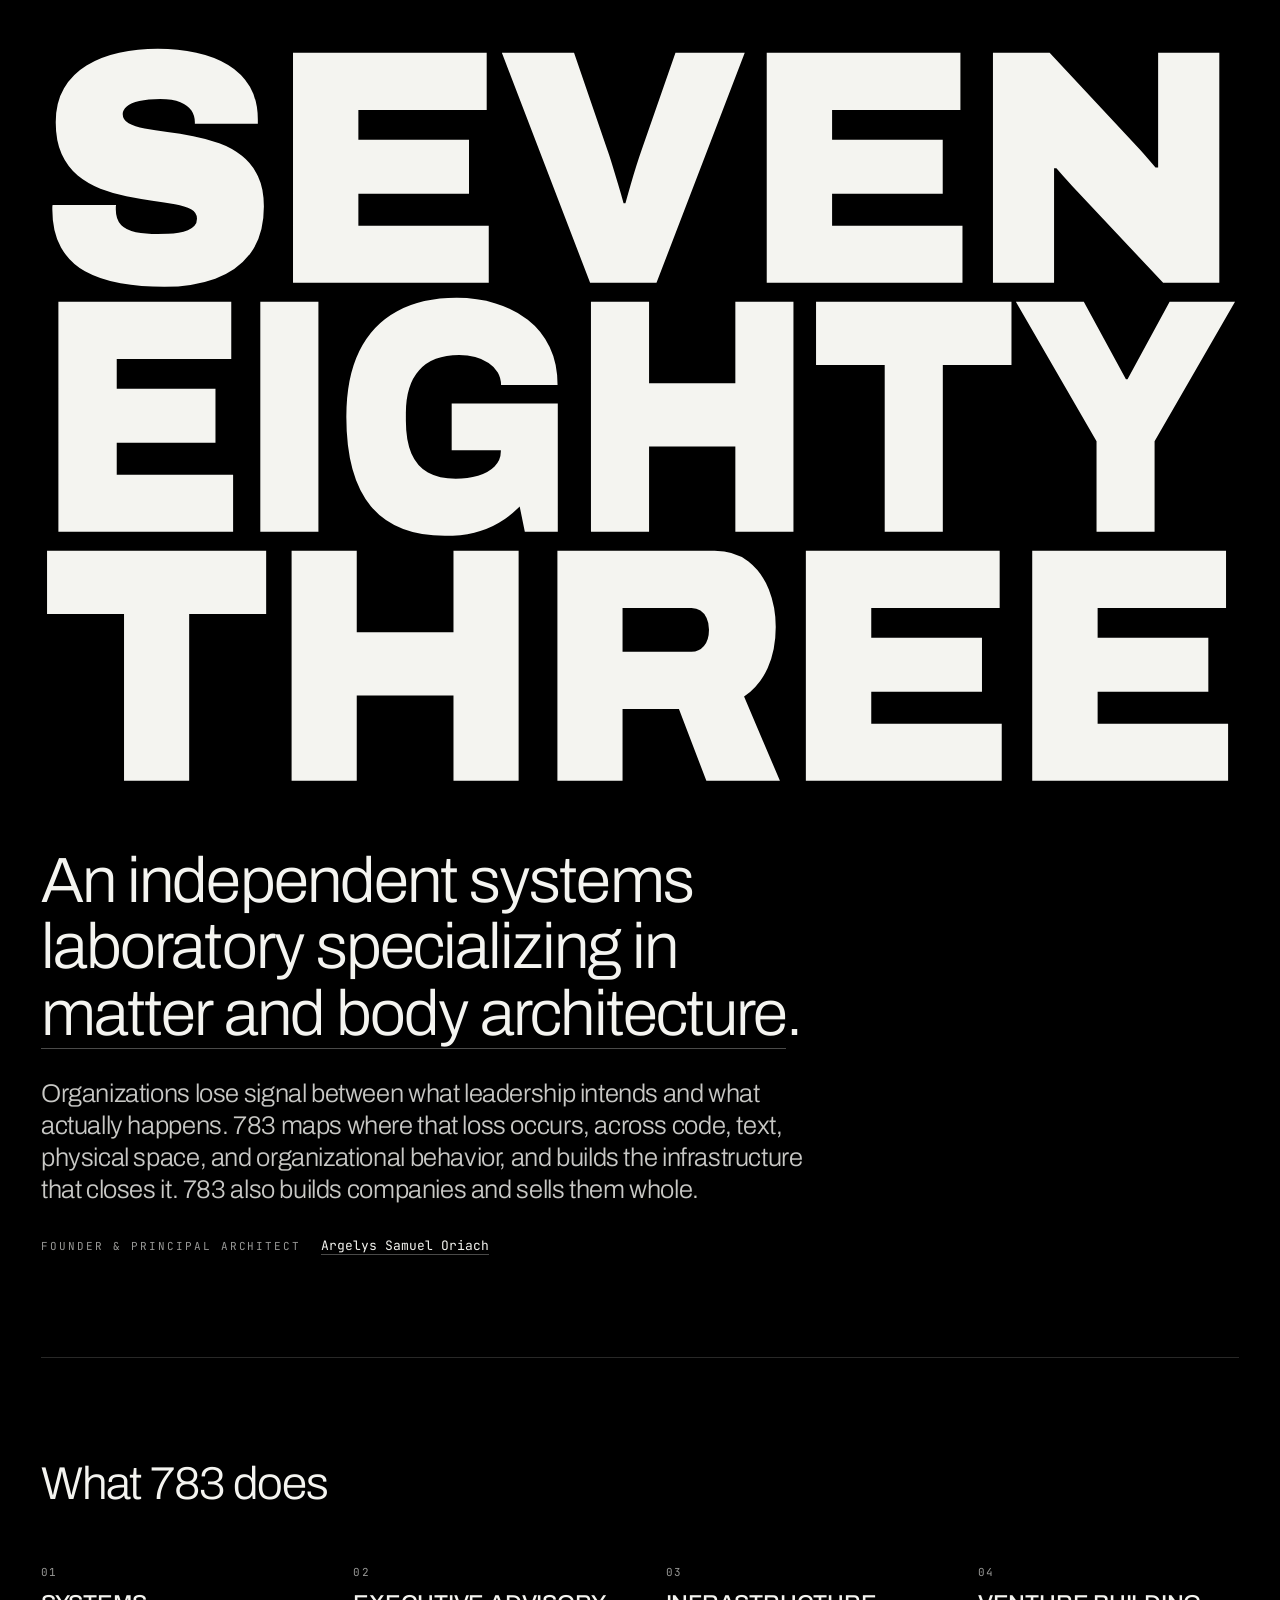
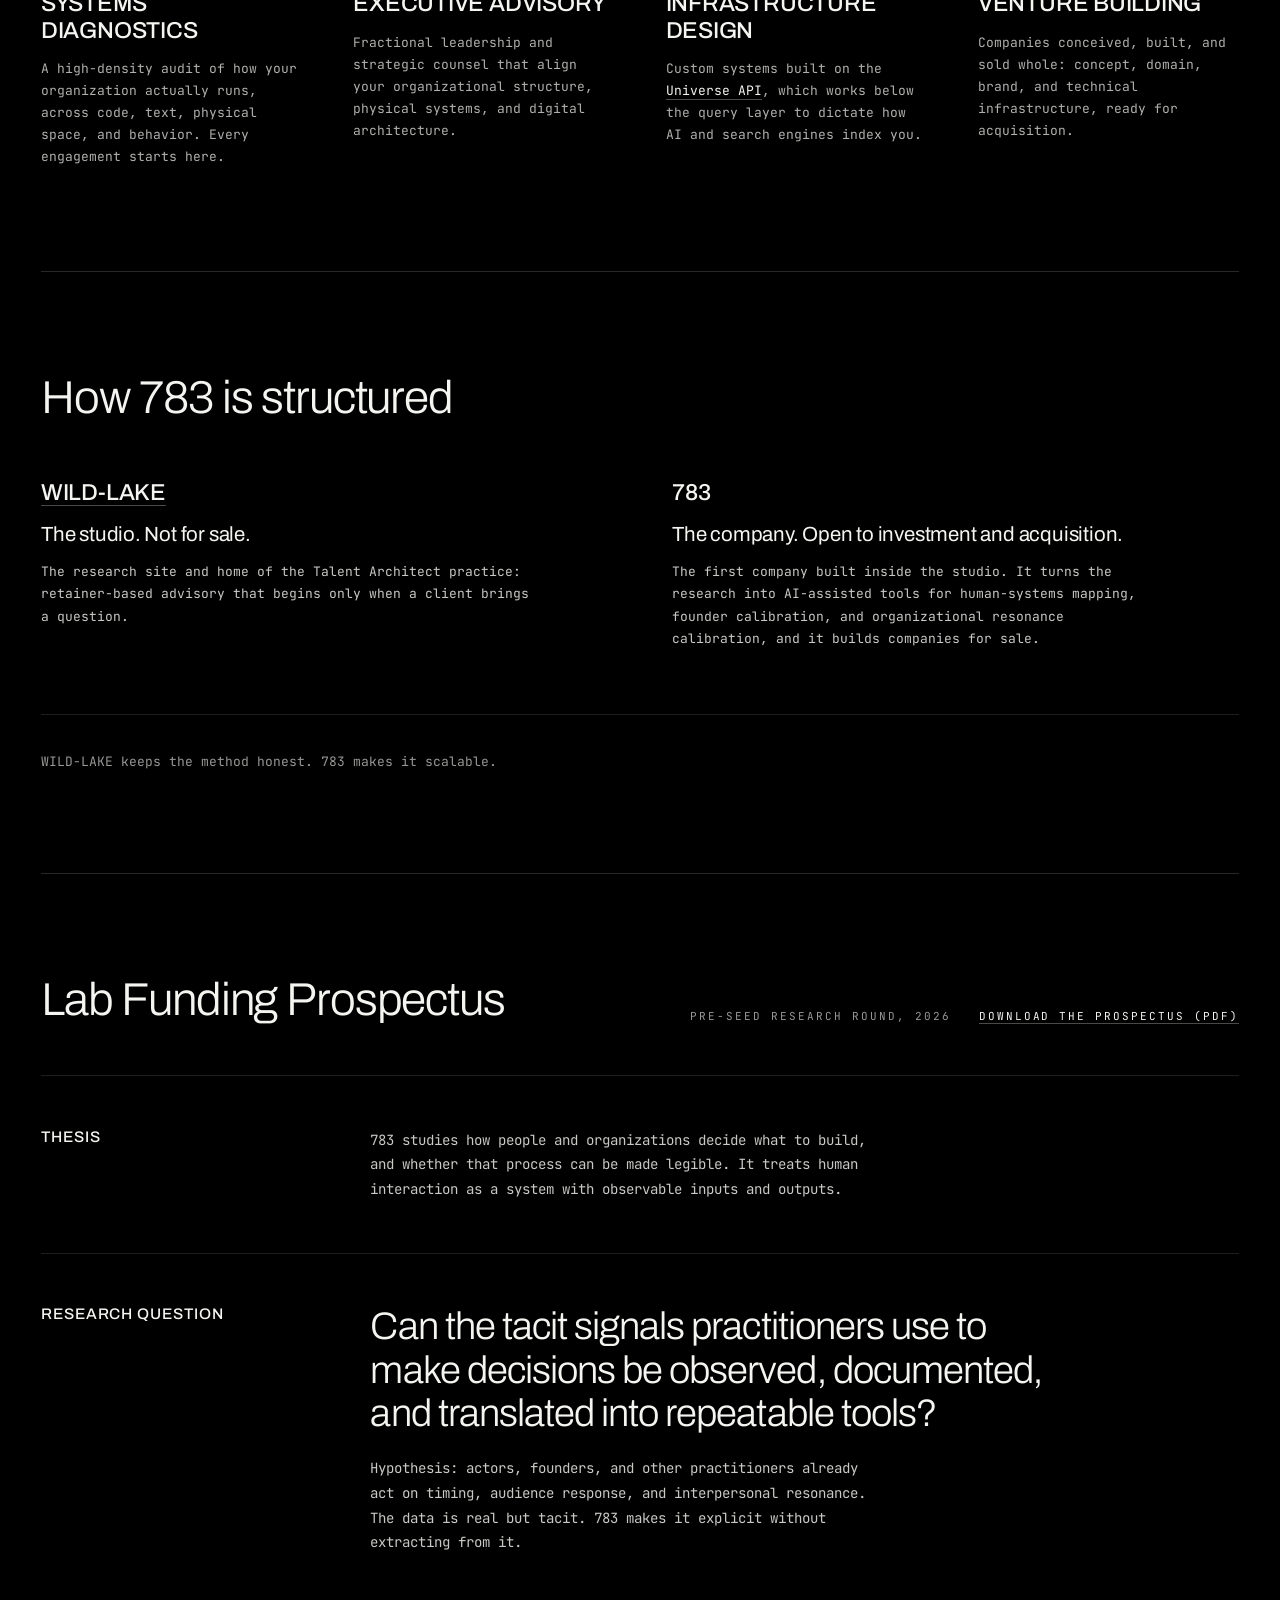
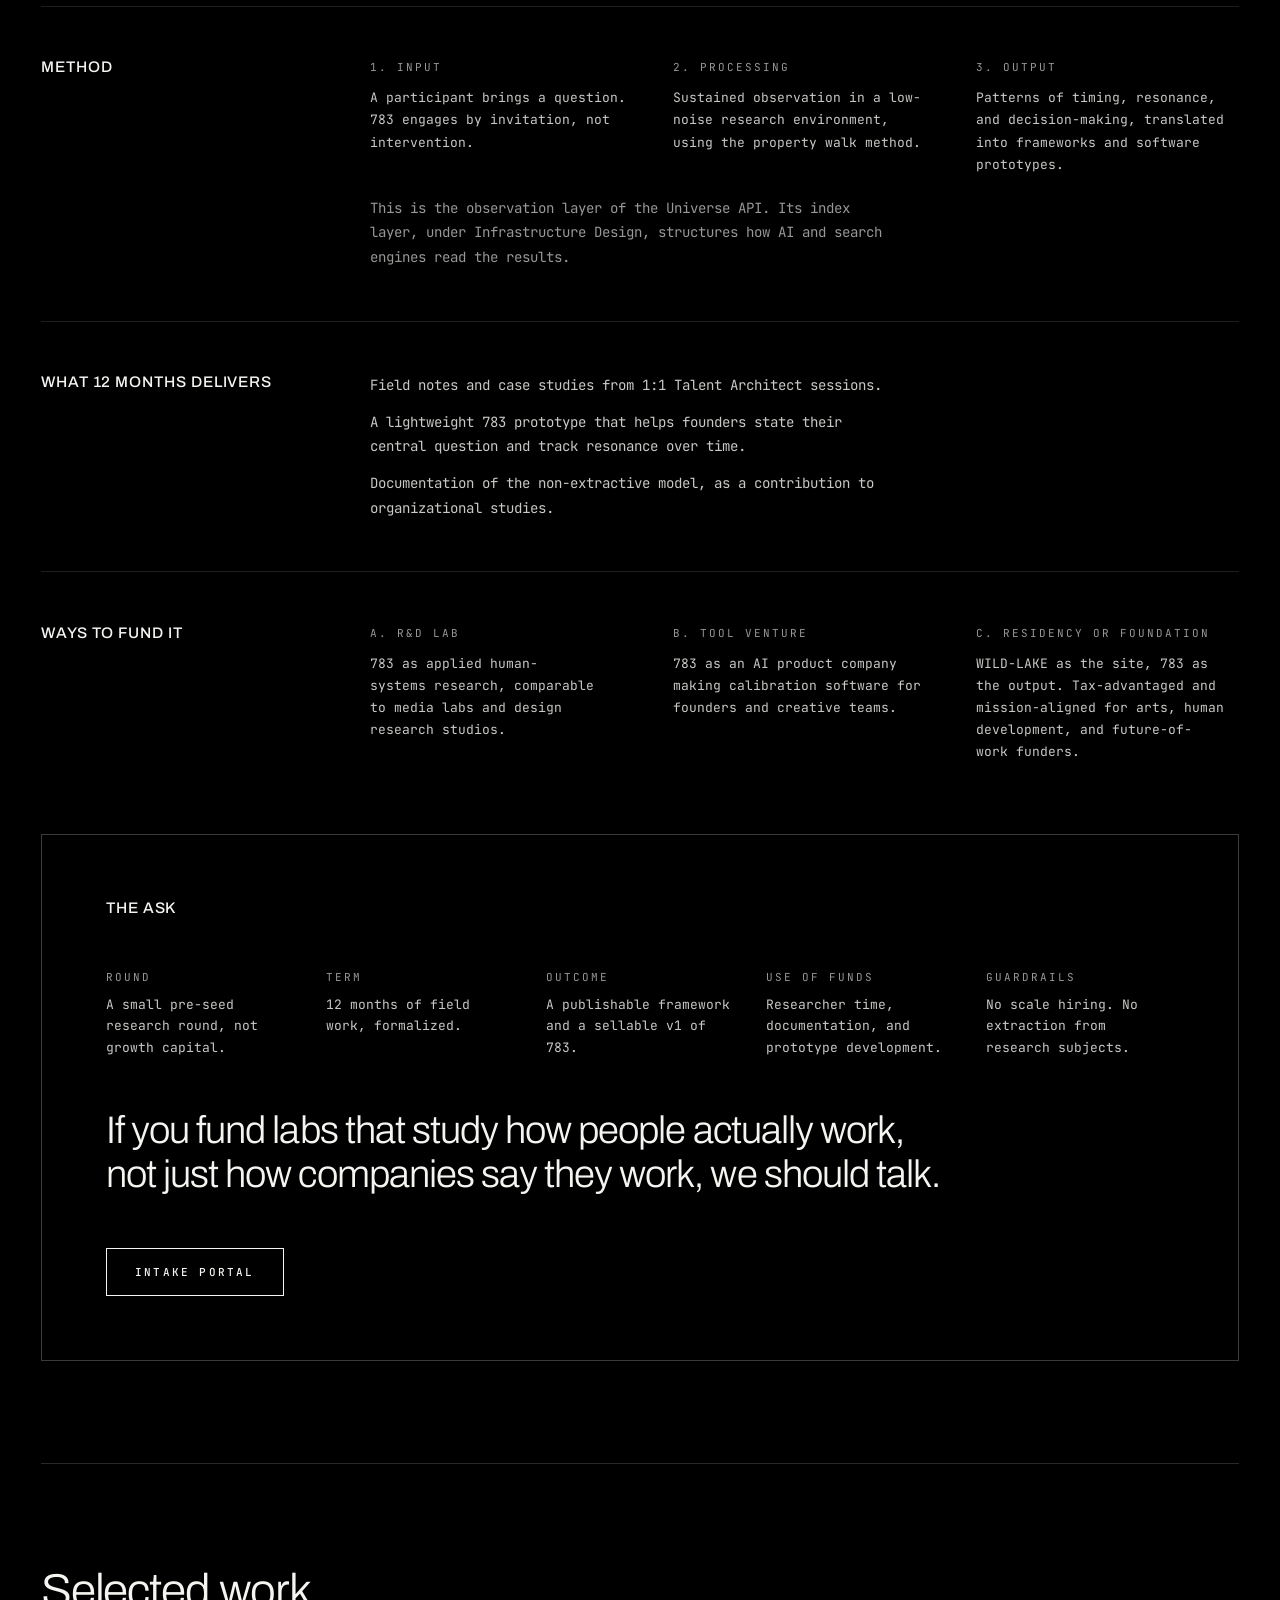
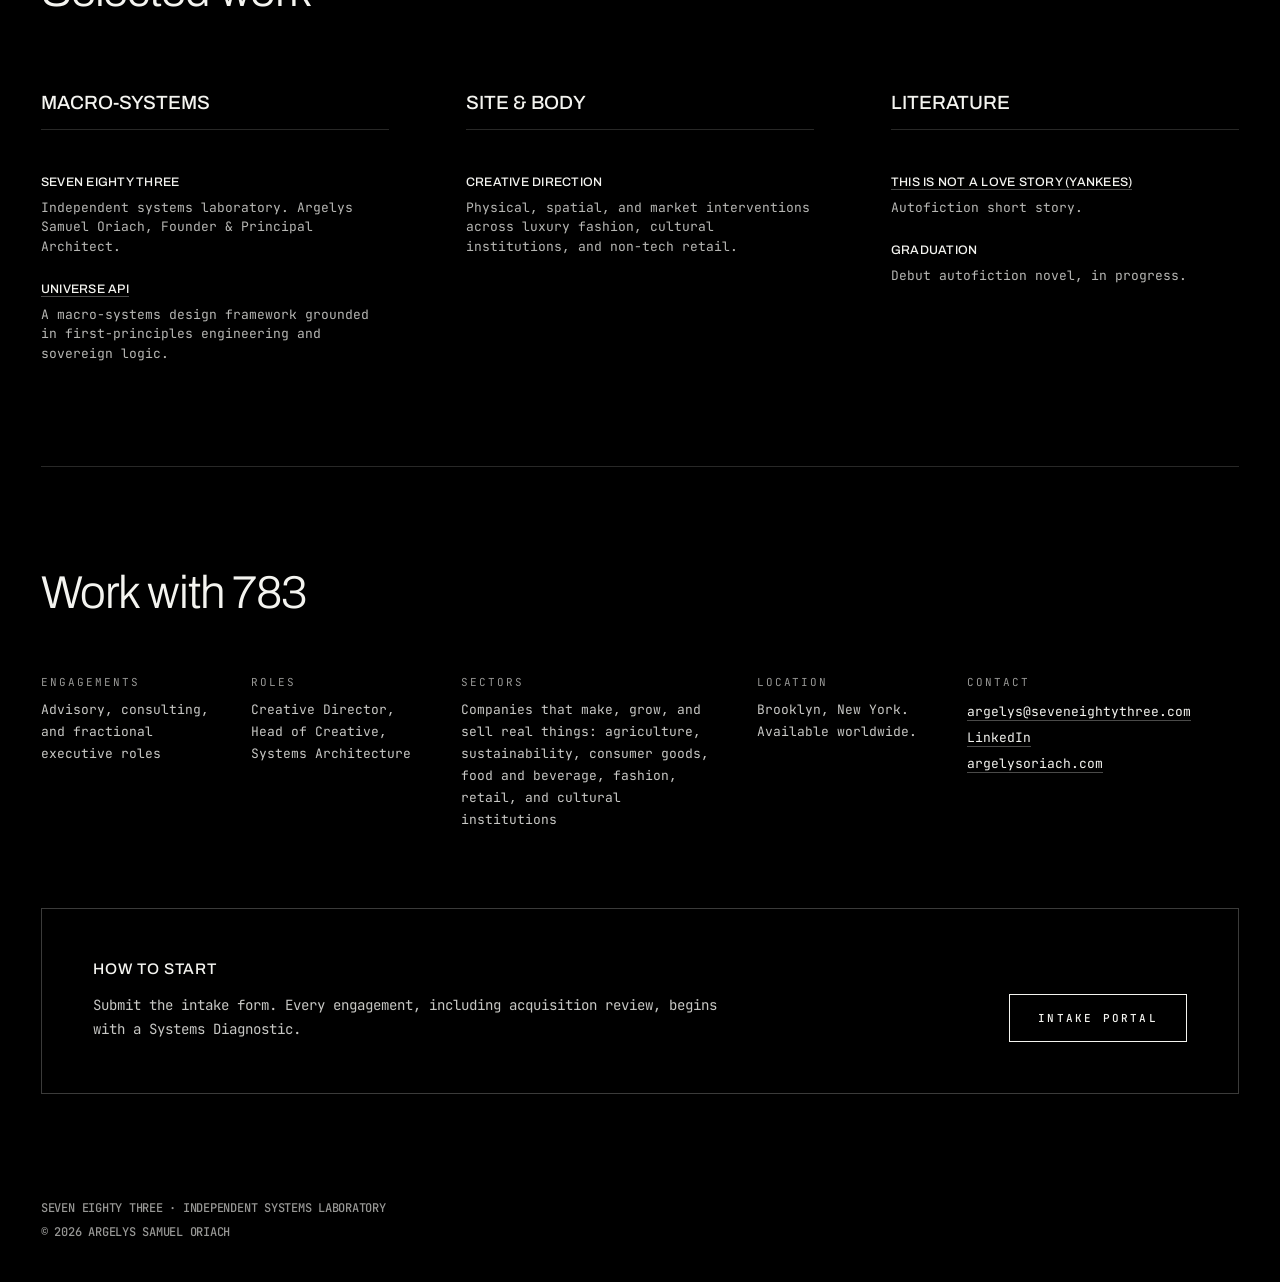
==== seven-eighty-three-website 6/index.html @ 6a744eea "Add files via upload" ====
<!DOCTYPE html>
<html lang="en">
<head>
  <meta charset="utf-8">
  <meta name="viewport" content="width=device-width, initial-scale=1">
  <title>Seven Eighty Three — Independent Systems Laboratory</title>
  <meta name="description" content="Seven Eighty Three (783) is an independent systems laboratory specializing in matter and body architecture. It conceives companies, builds them, and packages them for sale. Founder and Principal Architect: Argelys Samuel Oriach.">
  <meta name="theme-color" content="#000000">
  <link rel="canonical" href="https://seveneightythree.com/">
  
  <!-- Open Graph / Facebook -->
  <meta property="og:type" content="website">
  <meta property="og:url" content="https://seveneightythree.com/">
  <meta property="og:title" content="Seven Eighty Three — Independent Systems Laboratory">
  <meta property="og:description" content="Seven Eighty Three (783) is an independent systems laboratory specializing in matter and body architecture. It conceives companies, builds them, and packages them for sale. Founder and Principal Architect: Argelys Samuel Oriach.">
  <meta property="og:image" content="https://argelysoriach.com/og-image.jpg">

  <!-- Twitter -->
  <meta property="twitter:card" content="summary_large_image">
  <meta property="twitter:url" content="https://seveneightythree.com/">
  <meta property="twitter:title" content="Seven Eighty Three — Independent Systems Laboratory">
  <meta property="twitter:description" content="Seven Eighty Three (783) is an independent systems laboratory specializing in matter and body architecture. It conceives companies, builds them, and packages them for sale. Founder and Principal Architect: Argelys Samuel Oriach.">
  <meta property="twitter:image" content="https://argelysoriach.com/og-image.jpg">

  <link rel="preconnect" href="https://fonts.googleapis.com">
  <link rel="preconnect" href="https://fonts.gstatic.com" crossorigin>
  <link href="https://fonts.googleapis.com/css2?family=Archivo:wdth,wght@62..125,100..900&family=JetBrains+Mono:wght@400;500&display=swap" rel="stylesheet">
  
  <!-- Deployment Link -->
  <link rel="stylesheet" href="global.css?v=2026-10-18">
  
  <!-- Schema.org JSON-LD -->
  <script type="application/ld+json">
  {
    "@context": "https://schema.org",
    "@type": "Organization",
    "@id": "https://seveneightythree.com/#organization",
    "name": "Seven Eighty Three",
    "alternateName": "783",
    "url": "https://seveneightythree.com/",
    "description": "An independent systems laboratory specializing in matter and body architecture. It maps translation loss across code, text, physical space, and organizational behavior, builds the infrastructure that closes it, and conceives, builds, and packages companies for sale.",
    "knowsAbout": {
      "@type": "DefinedTerm",
      "@id": "https://argelysoriach.com/matter-and-body-architecture/#matter-and-body-architecture",
      "name": "Matter and Body Architecture",
      "url": "https://argelysoriach.com/matter-and-body-architecture/#matter-and-body-architecture"
    },
    "founder": {
      "@type": "Person",
      "@id": "https://argelysoriach.com/#person",
      "name": "Argelys Samuel Oriach",
      "url": "https://argelysoriach.com/",
      "email": "argelys@seveneightythree.com",
      "jobTitle": "Systems Architect & Creative Director | Matter and Body Architecture",
      "sameAs": [
        "https://www.linkedin.com/in/argelys-samuel-oriach/",
        "https://paragraph.com/@seven83hertz"
      ]
    }
  }
  </script>
</head>
<body>
  <div class="cap">
    <div class="mark" role="heading" aria-level="1" aria-label="Seven Eighty Three">
      <svg viewBox="0 0 1000 208" aria-hidden="true"><text x="0" y="206" textLength="1000" lengthAdjust="spacingAndGlyphs" font-size="279">SEVEN</text></svg>
      <svg viewBox="0 0 1000 208" aria-hidden="true"><text x="0" y="206" textLength="1000" lengthAdjust="spacingAndGlyphs" font-size="279">EIGHTY</text></svg>
      <svg viewBox="0 0 1000 208" aria-hidden="true"><text x="0" y="206" textLength="1000" lengthAdjust="spacingAndGlyphs" font-size="279">THREE</text></svg>
    </div>
  </div>

  <main class="container">
    <section class="lab" id="seven-eighty-three" aria-labelledby="lab-h">
      <h2 class="visually-hidden" id="lab-h">About 783</h2>
      <div class="lab-is">
        <p class="lab-statement">An independent systems laboratory specializing in <a href="https://argelysoriach.com/matter-and-body-architecture/">matter and body architecture</a>.</p>
        <p class="lab-venture">Organizations lose signal between what leadership intends and what actually happens. 783 maps where that loss occurs, across code, text, physical space, and organizational behavior, and builds the infrastructure that closes it. 783 also builds companies and sells them whole.</p>
        <p class="lab-principal"><span class="meta-label">Founder &amp; Principal Architect</span> <a href="https://argelysoriach.com/">Argelys Samuel Oriach</a></p>
      </div>
    </section>

    <div class="rule"></div>

    <section id="capabilities" aria-labelledby="cap-h">
      <h2 class="section-header" id="cap-h">What 783 does</h2>
      <ol class="services">
        <li>
          <h3 class="svc-title"><span class="svc-num" aria-hidden="true">01</span> Systems Diagnostics</h3>
          <p>A high-density audit of how your organization actually runs, across code, text, physical space, and behavior. Every engagement starts here.</p>
        </li>
        <li>
          <h3 class="svc-title"><span class="svc-num" aria-hidden="true">02</span> Executive Advisory</h3>
          <p>Fractional leadership and strategic counsel that align your organizational structure, physical systems, and digital architecture.</p>
        </li>
        <li>
          <h3 class="svc-title"><span class="svc-num" aria-hidden="true">03</span> Infrastructure Design</h3>
          <p>Custom systems built on the <a href="https://argelysoriach.com/universe-api/">Universe API</a>, which works below the query layer to dictate how AI and search engines index you.</p>
        </li>
        <li>
          <h3 class="svc-title"><span class="svc-num" aria-hidden="true">04</span> Venture Building</h3>
          <p>Companies conceived, built, and sold whole: concept, domain, brand, and technical infrastructure, ready for acquisition.</p>
        </li>
      </ol>
    </section>

    <div class="rule"></div>

    <section id="structure" aria-labelledby="structure-h">
      <h2 class="section-header" id="structure-h">How 783 is structured</h2>
      <div class="duo">
        <div class="duo-item">
          <h3 class="svc-title"><a href="https://wild-lake.org/">WILD-LAKE</a></h3>
          <p class="duo-lead">The studio. Not for sale.</p>
          <p>The research site and home of the Talent Architect practice: retainer-based advisory that begins only when a client brings a question.</p>
        </div>
        <div class="duo-item">
          <h3 class="svc-title">783</h3>
          <p class="duo-lead">The company. Open to investment and acquisition.</p>
          <p>The first company built inside the studio. It turns the research into AI-assisted tools for human-systems mapping, founder calibration, and organizational resonance calibration, and it builds companies for sale.</p>
        </div>
      </div>
      <p class="duo-note">WILD-LAKE keeps the method honest. 783 makes it scalable.</p>
    </section>

    <div class="rule"></div>

    <section class="prospectus" id="prospectus" aria-labelledby="prospectus-h">
      <div class="p-head">
        <h2 class="section-header" id="prospectus-h">Lab Funding Prospectus</h2>
        <div class="p-meta">
          <span>Pre-seed research round, 2026</span>
          <a href="Seven-Eighty-Three-Lab-Funding-Prospectus.pdf" download>Download the prospectus (PDF)</a>
        </div>
      </div>

      <div class="p-sec">
        <h3 class="p-title">Thesis</h3>
        <div class="p-body">
          <p>783 studies how people and organizations decide what to build, and whether that process can be made legible. It treats human interaction as a system with observable inputs and outputs.</p>
        </div>
      </div>

      <div class="p-sec">
        <h3 class="p-title">Research question</h3>
        <div class="p-body">
          <p class="p-quote">Can the tacit signals practitioners use to make decisions be observed, documented, and translated into repeatable tools?</p>
          <p>Hypothesis: actors, founders, and other practitioners already act on timing, audience response, and interpersonal resonance. The data is real but tacit. 783 makes it explicit without extracting from it.</p>
        </div>
      </div>

      <div class="p-sec">
        <h3 class="p-title">Method</h3>
        <div class="p-body">
          <ol class="p-cells p-cells--3 p-steps">
            <li class="p-cell"><span class="meta-label">1. Input</span><p>A participant brings a question. 783 engages by invitation, not intervention.</p></li>
            <li class="p-cell"><span class="meta-label">2. Processing</span><p>Sustained observation in a low-noise research environment, using the property walk method.</p></li>
            <li class="p-cell"><span class="meta-label">3. Output</span><p>Patterns of timing, resonance, and decision-making, translated into frameworks and software prototypes.</p></li>
          </ol>
          <p class="p-note">This is the observation layer of the Universe API. Its index layer, under Infrastructure Design, structures how AI and search engines read the results.</p>
        </div>
      </div>

      <div class="p-sec">
        <h3 class="p-title">What 12 months delivers</h3>
        <div class="p-body">
          <ul class="p-list">
            <li>Field notes and case studies from 1:1 Talent Architect sessions.</li>
            <li>A lightweight 783 prototype that helps founders state their central question and track resonance over time.</li>
            <li>Documentation of the non-extractive model, as a contribution to organizational studies.</li>
          </ul>
        </div>
      </div>

      <div class="p-sec">
        <h3 class="p-title">Ways to fund it</h3>
        <div class="p-body">
          <div class="p-cells p-cells--3">
            <div class="p-cell"><span class="meta-label">A. R&amp;D lab</span><p>783 as applied human-systems research, comparable to media labs and design research studios.</p></div>
            <div class="p-cell"><span class="meta-label">B. Tool venture</span><p>783 as an AI product company making calibration software for founders and creative teams.</p></div>
            <div class="p-cell"><span class="meta-label">C. Residency or foundation</span><p>WILD-LAKE as the site, 783 as the output. Tax-advantaged and mission-aligned for arts, human development, and future-of-work funders.</p></div>
          </div>
        </div>
      </div>

      <div class="p-ask">
        <h3 class="p-title">The ask</h3>
        <dl class="p-terms">
          <div><dt>Round</dt><dd>A small pre-seed research round, not growth capital.</dd></div>
          <div><dt>Term</dt><dd>12 months of field work, formalized.</dd></div>
          <div><dt>Outcome</dt><dd>A publishable framework and a sellable v1 of 783.</dd></div>
          <div><dt>Use of funds</dt><dd>Researcher time, documentation, and prototype development.</dd></div>
          <div><dt>Guardrails</dt><dd>No scale hiring. No extraction from research subjects.</dd></div>
        </dl>
        <p class="p-close">If you fund labs that study how people actually work, not just how companies say they work, we should talk.</p>
        <div class="cta-row">
          <a class="cta" href="https://argelysoriach.com/intake/">Intake portal</a>
        </div>
      </div>
    </section>

    <div class="rule"></div>

    <section id="deployments" aria-labelledby="deployments-h">
      <h2 class="section-header" id="deployments-h">Selected work</h2>
      <div class="pillars-grid">
        <div class="pillar">
          <h3 class="pillar-title">Macro-systems</h3>
          <div class="pillar-item">
            <h4 class="pillar-name">Seven Eighty Three</h4>
            <p>Independent systems laboratory. Argelys Samuel Oriach, Founder &amp; Principal Architect.</p>
          </div>
          <div class="pillar-item">
            <h4 class="pillar-name"><a href="https://argelysoriach.com/universe-api/">Universe API</a></h4>
            <p>A macro-systems design framework grounded in first-principles engineering and sovereign logic.</p>
          </div>
        </div>
        <div class="pillar">
          <h3 class="pillar-title">Site &amp; body</h3>
          <div class="pillar-item">
            <h4 class="pillar-name">Creative direction</h4>
            <p>Physical, spatial, and market interventions across luxury fashion, cultural institutions, and non-tech retail.</p>
          </div>
        </div>
        <div class="pillar">
          <h3 class="pillar-title">Literature</h3>
          <div class="pillar-item">
            <h4 class="pillar-name"><a href="https://thisisnotalovestory.net">This Is Not a Love Story (Yankees)</a></h4>
            <p>Autofiction short story.</p>
          </div>
          <div class="pillar-item">
            <h4 class="pillar-name">Graduation</h4>
            <p>Debut autofiction novel, in progress.</p>
          </div>
        </div>
      </div>
    </section>

    <div class="rule"></div>

    <section id="engagement" aria-labelledby="engagement-h">
      <h2 class="section-header" id="engagement-h">Work with 783</h2>
      <dl class="facts">
        <div><dt>Engagements</dt><dd>Advisory, consulting, and fractional executive roles</dd></div>
        <div><dt>Roles</dt><dd>Creative Director, Head of Creative, Systems Architecture</dd></div>
        <div><dt>Sectors</dt><dd>Companies that make, grow, and sell real things: agriculture, sustainability, consumer goods, food and beverage, fashion, retail, and cultural institutions</dd></div>
        <div><dt>Location</dt><dd>Brooklyn, New York. Available worldwide.</dd></div>
        <div><dt>Contact</dt><dd><a href="mailto:argelys@seveneightythree.com">argelys@seveneightythree.com</a><br><a href="https://www.linkedin.com/in/argelys-samuel-oriach/">LinkedIn</a><br><a href="https://argelysoriach.com/">argelysoriach.com</a></dd></div>
      </dl>
      <div class="intake">
        <div class="intake-copy">
          <h3 class="p-title">How to start</h3>
          <p>Submit the intake form. Every engagement, including acquisition review, begins with a Systems Diagnostic.</p>
        </div>
        <div class="cta-row">
          <a class="cta" href="https://argelysoriach.com/intake/">Intake portal</a>
        </div>
      </div>
    </section>
  </main>

  <footer class="footer">
    <div class="terminal">
      <span>Seven Eighty Three &middot; Independent systems laboratory</span>
      <span>&copy; 2026 Argelys Samuel Oriach</span>
    </div>
  </footer>
</body>
</html>
---- seven-eighty-three-website 6/global.css ----
*, *::before, *::after { 
  box-sizing: border-box; 
}

html, body { 
  margin: 0; 
  padding: 0; 
  background: #000000; 
}

body {
  min-height: 100dvh;
  display: flex;
  flex-direction: column;
  color: #F4F4F0;
  font-family: 'JetBrains Mono', ui-monospace, monospace;
  -webkit-font-smoothing: antialiased;
  text-rendering: optimizeLegibility;
}

a { 
  color: #F4F4F0; 
  text-decoration: none; 
  border-bottom: 1px solid rgba(244, 244, 240, 0.3); 
  transition: border-color 0.2s, color 0.2s; 
}

a:hover { 
  color: rgba(244, 244, 240, 0.7); 
  border-bottom-color: #F4F4F0; 
}

::selection { 
  background: #F4F4F0; 
  color: #000000; 
}

.cap {
  width: 100%;
  margin: 0 auto;
  padding: clamp(20px, 4vh, 48px) clamp(20px, 3.2vw, 56px) 0;
}

.mark { 
  display: flex; 
  flex-direction: column; 
  max-width: 100%; 
  margin: 0 auto; 
}

.mark svg { 
  display: block; 
  width: 100%; 
  height: auto; 
  overflow: visible; 
}

.mark text {
  font-family: Archivo, system-ui, sans-serif;
  font-weight: 900;
  font-stretch: 125%;
  font-variation-settings: 'wdth' 125, 'wght' 900;
  fill: #F4F4F0;
}

.container {
  padding: clamp(32px, 5vw, 80px) clamp(20px, 3.2vw, 56px);
  max-width: 1600px;
  margin: 0 auto;
  width: 100%;
  display: flex;
  flex-direction: column;
  gap: clamp(48px, 8vw, 120px);
}

.rule { 
  height: 1px; 
  background: rgba(244, 244, 240, 0.16); 
  width: 100%; 
}

.section-header {
  font-family: Archivo, system-ui, sans-serif;
  font-weight: 700;
  font-size: clamp(14px, 2vw, 18px);
  text-transform: uppercase;
  letter-spacing: 0.05em;
  margin-bottom: clamp(24px, 4vw, 40px);
  color: rgba(244, 244, 240, 0.62);
}

.hero-grid {
  display: grid;
  grid-template-columns: 1fr;
  gap: clamp(32px, 5vw, 64px);
}

@media (min-width: 1024px) {
  .hero-grid { 
    grid-template-columns: 1fr 1fr; 
  }
}

.headline {
  font-size: clamp(20px, 2.5vw, 32px);
  font-weight: 500;
  line-height: 1.3;
  letter-spacing: -0.02em;
  font-family: Archivo, system-ui, sans-serif;
  text-transform: uppercase;
}

.bio {
  font-size: clamp(14px, 1.2vw, 18px);
  font-weight: 400;
  line-height: 1.6;
  display: flex;
  flex-direction: column;
  gap: 24px;
  text-wrap: pretty;
  color: rgba(244, 244, 240, 0.9);
}

.bio strong { 
  color: #F4F4F0; 
  font-weight: 500; 
}

.pillars-grid {
  display: grid;
  grid-template-columns: 1fr;
  gap: clamp(40px, 6vw, 80px);
}

@media (min-width: 768px) {
  .pillars-grid { 
    grid-template-columns: repeat(3, 1fr); 
  }
}

.pillar {
  display: flex;
  flex-direction: column;
  gap: 16px;
}

.pillar-title {
  font-family: Archivo, system-ui, sans-serif;
  font-weight: 700;
  font-size: clamp(18px, 1.5vw, 24px);
  text-transform: uppercase;
  border-bottom: 1px solid rgba(244, 244, 240, 0.16);
  padding-bottom: 16px;
}

.pillar-item {
  font-size: clamp(13px, 1vw, 15px);
  line-height: 1.5;
  color: rgba(244, 244, 240, 0.75);
  margin-top: 8px;
}

.pillar-item span { 
  display: block; 
  color: #F4F4F0; 
  font-weight: 500; 
  margin-bottom: 4px; 
  font-family: Archivo, system-ui, sans-serif; 
  text-transform: uppercase; 
  font-size: 0.9em; 
}

.engagement-grid {
  display: grid;
  grid-template-columns: 1fr;
  gap: 32px;
}

@media (min-width: 768px) {
  .engagement-grid { 
    grid-template-columns: repeat(4, 1fr); 
  }
}

.meta-block {
  display: flex;
  flex-direction: column;
  gap: 8px;
  font-size: clamp(12px, 1vw, 14px);
}

.meta-label {
  color: rgba(244, 244, 240, 0.62);
  text-transform: uppercase;
  font-size: 11px;
  letter-spacing: 0.05em;
}

.footer {
  padding: clamp(20px, 3.2vw, 56px);
  margin-top: auto;
}

.terminal {
  display: flex;
  flex-direction: column;
  gap: 6px;
  font-size: clamp(10px, 0.55vw + 8px, 12px);
  font-weight: 500;
  line-height: 1.5;
  letter-spacing: -0.02em;
  text-transform: uppercase;
  color: rgba(244, 244, 240, 0.62);
}

/* ---------- Seven Eighty Three: what it is, what it does, the prospectus ---------- */

.visually-hidden {
  position: absolute;
  width: 1px;
  height: 1px;
  margin: -1px;
  padding: 0;
  overflow: hidden;
  clip: rect(0 0 0 0);
  white-space: nowrap;
  border: 0;
}

h2.section-header { margin-top: 0; }

/* quieter headers across the page */
.section-header { font-weight: 500; letter-spacing: 0.06em; }
.pillar-title { font-weight: 500; }

.lab {
  display: flex;
  flex-direction: column;
  gap: clamp(48px, 7vw, 104px);
}

.lab .meta-label,
.prospectus .meta-label {
  font-size: 11px;
  letter-spacing: 0.18em;
  color: rgba(244, 244, 240, 0.62);
}

.lab-is,
.lab-does {
  display: flex;
  flex-direction: column;
  gap: clamp(20px, 2.4vw, 32px);
}

.lab-statement {
  margin: 0;
  max-width: 17em;
  font-family: Archivo, system-ui, sans-serif;
  font-weight: 300;
  font-stretch: 100%;
  font-size: clamp(30px, 5vw, 80px);
  line-height: 1.04;
  letter-spacing: -0.03em;
  text-wrap: balance;
  color: #F4F4F0;
}

.lab-venture {
  margin: 0;
  max-width: 34em;
  font-family: Archivo, system-ui, sans-serif;
  font-weight: 300;
  font-size: clamp(18px, 2vw, 30px);
  line-height: 1.25;
  letter-spacing: -0.015em;
  text-wrap: balance;
  color: rgba(244, 244, 240, 0.82);
}

.lab-principal {
  margin: 0;
  display: flex;
  flex-wrap: wrap;
  align-items: baseline;
  gap: 8px 20px;
  font-size: clamp(13px, 1vw, 15px);
}

.services {
  list-style: none;
  margin: 0;
  padding: 0;
  display: grid;
  grid-template-columns: 1fr;
  gap: clamp(40px, 4vw, 64px);
}

@media (min-width: 768px) {
  .services { grid-template-columns: repeat(2, 1fr); }
}

@media (min-width: 1200px) {
  .services { grid-template-columns: repeat(4, 1fr); }
}

.services li {
  display: flex;
  flex-direction: column;
  gap: 14px;
}

.svc-title {
  margin: 0;
  font-family: Archivo, system-ui, sans-serif;
  font-weight: 500;
  font-size: clamp(20px, 1.8vw, 28px);
  line-height: 1.15;
  letter-spacing: -0.01em;
  text-transform: uppercase;
}

.svc-num {
  margin-right: 0.4em;
  font-family: 'JetBrains Mono', ui-monospace, monospace;
  font-weight: 400;
  font-size: 11px;
  letter-spacing: 0.12em;
  vertical-align: 0.35em;
  color: rgba(244, 244, 240, 0.62);
}

.services p {
  margin: 0;
  max-width: 34em;
  font-size: clamp(13px, 1vw, 15px);
  line-height: 1.7;
  color: rgba(244, 244, 240, 0.72);
  text-wrap: pretty;
}

.cta-row {
  display: flex;
  flex-wrap: wrap;
  gap: 12px 16px;
}

.cta {
  display: inline-flex;
  align-items: center;
  justify-content: center;
  min-height: 48px;
  padding: 15px 28px;
  border: 1px solid #F4F4F0;
  background: transparent;
  color: #F4F4F0;
  font-family: 'JetBrains Mono', ui-monospace, monospace;
  font-weight: 500;
  font-size: 11px;
  letter-spacing: 0.2em;
  text-transform: uppercase;
  transition: background-color 0.4s ease, color 0.4s ease;
}

.cta:hover,
.cta:focus-visible {
  background: #F4F4F0;
  color: #000000;
  border-color: #F4F4F0;
}

a:focus-visible {
  outline: 1px solid #F4F4F0;
  outline-offset: 4px;
}

.meta-block a { align-self: flex-start; }

/* the prospectus */

.prospectus {
  display: flex;
  flex-direction: column;
  scroll-margin-top: 24px;
}

.p-head {
  display: flex;
  flex-wrap: wrap;
  justify-content: space-between;
  align-items: baseline;
  gap: 16px 40px;
  padding-bottom: clamp(32px, 4vw, 56px);
}

.p-head .section-header { margin-bottom: 0; }

.p-meta {
  display: flex;
  flex-wrap: wrap;
  align-items: baseline;
  gap: 10px 28px;
  font-size: 11px;
  letter-spacing: 0.18em;
  text-transform: uppercase;
  color: rgba(244, 244, 240, 0.62);
}

.p-meta a { color: #F4F4F0; }

.p-sec {
  display: grid;
  grid-template-columns: 1fr;
  gap: 20px 40px;
  padding: clamp(32px, 4vw, 56px) 0;
  border-top: 1px solid rgba(244, 244, 240, 0.12);
}

@media (min-width: 1024px) {
  .p-sec { grid-template-columns: minmax(220px, 1fr) 3fr; }
}

.p-title {
  margin: 0;
  font-family: Archivo, system-ui, sans-serif;
  font-weight: 500;
  font-size: clamp(15px, 1.2vw, 18px);
  line-height: 1.3;
  letter-spacing: 0.06em;
  text-transform: uppercase;
}

.p-body {
  min-width: 0;
  display: flex;
  flex-direction: column;
  gap: 20px;
  font-size: clamp(14px, 1.1vw, 16px);
  line-height: 1.75;
  color: rgba(244, 244, 240, 0.82);
}

.p-body p {
  margin: 0;
  max-width: 64ch;
  text-wrap: pretty;
}

.p-body .p-quote {
  max-width: 22em;
  font-family: Archivo, system-ui, sans-serif;
  font-weight: 300;
  font-size: clamp(24px, 3vw, 44px);
  line-height: 1.14;
  letter-spacing: -0.025em;
  color: #F4F4F0;
  text-wrap: balance;
}

.p-cells {
  display: grid;
  grid-template-columns: 1fr;
  gap: 28px 40px;
}

@media (min-width: 768px) {
  .p-cells--2 { grid-template-columns: repeat(2, 1fr); }
  .p-cells--3 { grid-template-columns: repeat(3, 1fr); }
}

.p-cell {
  display: flex;
  flex-direction: column;
  gap: 10px;
}

.p-cell p {
  font-size: clamp(13px, 1vw, 15px);
  line-height: 1.7;
}

.p-body .p-note { color: rgba(244, 244, 240, 0.62); }

.p-list {
  list-style: none;
  margin: 0;
  padding: 0;
  display: flex;
  flex-direction: column;
  gap: 12px;
  max-width: 64ch;
}

.p-ask {
  display: flex;
  flex-direction: column;
  gap: clamp(32px, 4vw, 56px);
  margin-top: clamp(8px, 1.5vw, 24px);
  padding: clamp(28px, 5vw, 80px);
  border: 1px solid rgba(244, 244, 240, 0.24);
}

.p-terms {
  margin: 0;
  display: grid;
  grid-template-columns: 1fr;
  gap: 28px 32px;
}

@media (min-width: 600px) {
  .p-terms { grid-template-columns: repeat(2, 1fr); }
}

@media (min-width: 1200px) {
  .p-terms { grid-template-columns: repeat(5, 1fr); }
}

.p-terms div {
  display: flex;
  flex-direction: column;
  gap: 10px;
}

.p-terms dt {
  font-size: 11px;
  letter-spacing: 0.18em;
  text-transform: uppercase;
  color: rgba(244, 244, 240, 0.62);
}

.p-terms dd {
  margin: 0;
  font-size: clamp(13px, 1vw, 15px);
  line-height: 1.65;
  color: rgba(244, 244, 240, 0.82);
}

.p-close {
  margin: 0;
  max-width: 24em;
  font-family: Archivo, system-ui, sans-serif;
  font-weight: 300;
  font-size: clamp(24px, 3vw, 44px);
  line-height: 1.14;
  letter-spacing: -0.025em;
  text-wrap: balance;
}

@media (prefers-reduced-motion: reduce) {
  .cta { transition: none; }
}

/* ---------- hierarchy: section > item > body > label ---------- */

.section-header {
  margin: 0 0 clamp(36px, 4.5vw, 72px);
  font-family: Archivo, system-ui, sans-serif;
  font-weight: 300;
  font-size: clamp(28px, 3.6vw, 56px);
  line-height: 1.05;
  letter-spacing: -0.025em;
  text-transform: none;
  color: #F4F4F0;
}

.p-head { align-items: flex-end; }

.svc-num {
  display: block;
  margin: 0 0 12px;
  vertical-align: 0;
}

.duo {
  display: grid;
  grid-template-columns: 1fr;
  gap: clamp(40px, 5vw, 80px);
}

@media (min-width: 768px) {
  .duo { grid-template-columns: repeat(2, 1fr); }
}

.duo-item {
  display: flex;
  flex-direction: column;
  gap: 14px;
}

.duo-item p {
  margin: 0;
  max-width: 38em;
  font-size: clamp(13px, 1vw, 15px);
  line-height: 1.7;
  color: rgba(244, 244, 240, 0.82);
  text-wrap: pretty;
}

.duo-item .duo-lead {
  font-family: Archivo, system-ui, sans-serif;
  font-size: clamp(18px, 1.6vw, 24px);
  line-height: 1.3;
  letter-spacing: -0.01em;
  color: #F4F4F0;
}

.duo-note {
  margin: clamp(40px, 5vw, 72px) 0 0;
  padding-top: clamp(24px, 3vw, 40px);
  border-top: 1px solid rgba(244, 244, 240, 0.12);
  font-size: clamp(13px, 1vw, 15px);
  color: rgba(244, 244, 240, 0.62);
}

.p-steps { list-style: none; margin: 0; padding: 0; }

.pillar-name {
  margin: 0 0 6px;
  font-family: Archivo, system-ui, sans-serif;
  font-weight: 500;
  font-size: 0.95em;
  letter-spacing: 0.02em;
  text-transform: uppercase;
  color: #F4F4F0;
}

.pillar-item p { margin: 0; }

.facts {
  margin: 0;
  display: grid;
  grid-template-columns: 1fr;
  gap: 28px 40px;
}

@media (min-width: 768px) {
  .facts { grid-template-columns: repeat(2, 1fr); }
}

@media (min-width: 1200px) {
  .facts { grid-template-columns: 1fr 1fr 1.5fr 1fr 1.6fr; }
}

.facts div {
  display: flex;
  flex-direction: column;
  gap: 10px;
}

.facts dt {
  font-size: 11px;
  letter-spacing: 0.18em;
  text-transform: uppercase;
  color: rgba(244, 244, 240, 0.62);
}

.facts dd {
  margin: 0;
  font-size: clamp(13px, 1vw, 15px);
  line-height: 1.7;
  color: rgba(244, 244, 240, 0.82);
}

.facts dd a { line-height: 2; overflow-wrap: anywhere; }

.intake {
  display: flex;
  flex-wrap: wrap;
  align-items: flex-end;
  justify-content: space-between;
  gap: 24px 40px;
  margin-top: clamp(48px, 6vw, 88px);
  padding: clamp(28px, 4vw, 56px);
  border: 1px solid rgba(244, 244, 240, 0.24);
}

.intake-copy {
  display: flex;
  flex-direction: column;
  gap: 14px;
  max-width: 40em;
}

.intake-copy p {
  margin: 0;
  font-size: clamp(14px, 1.1vw, 16px);
  line-height: 1.7;
  color: rgba(244, 244, 240, 0.82);
}
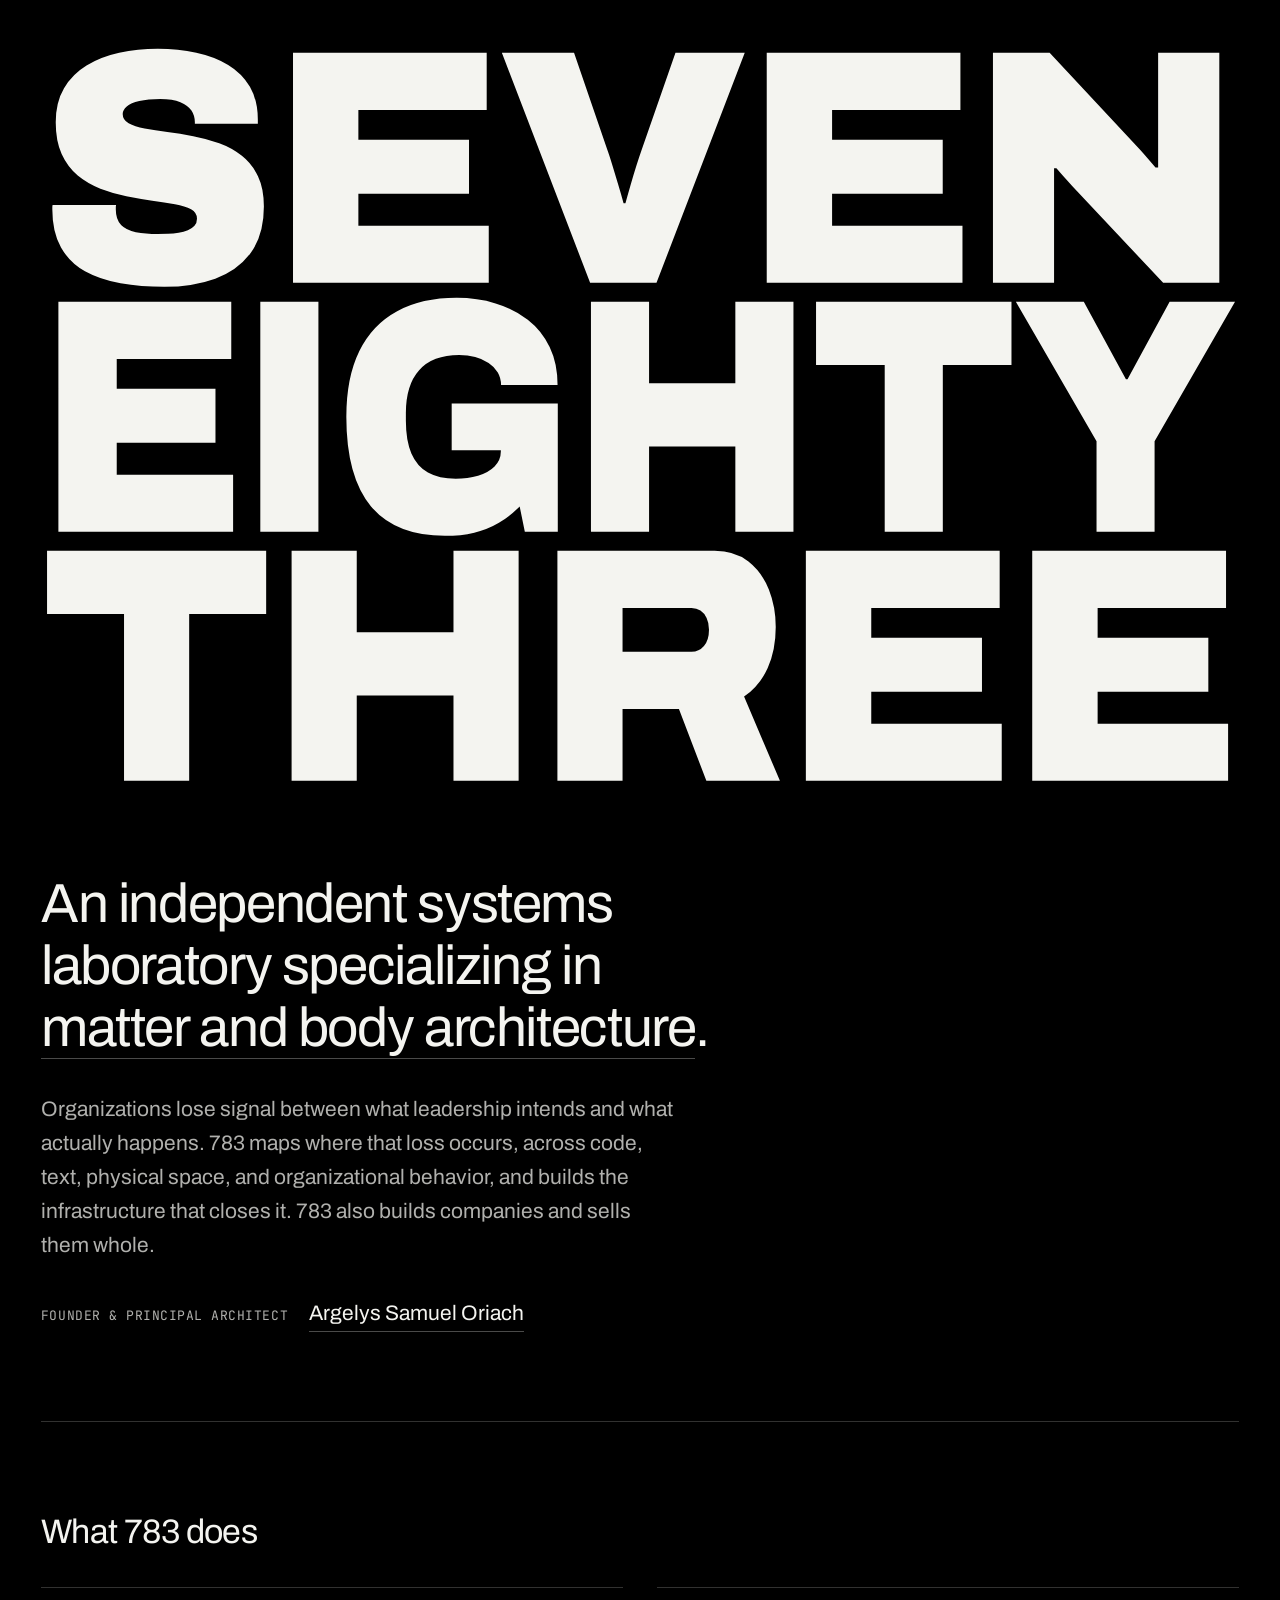
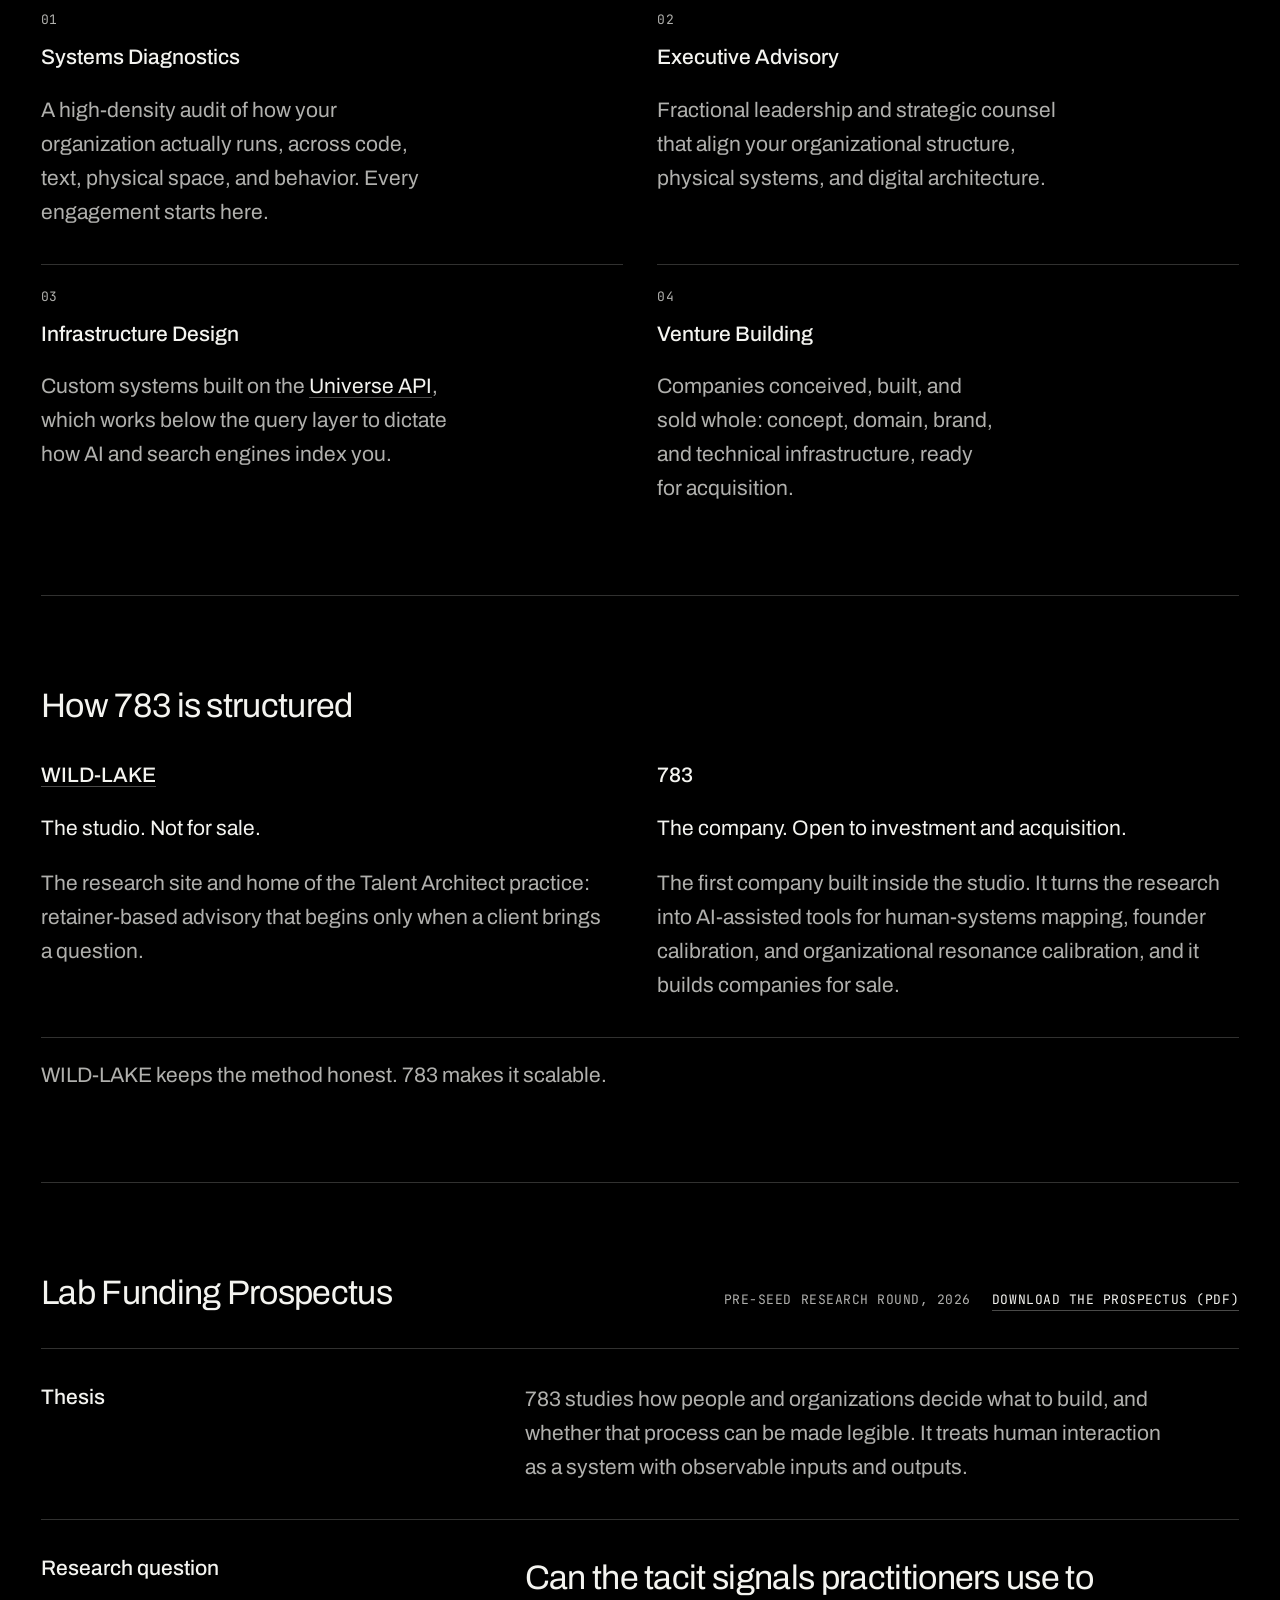
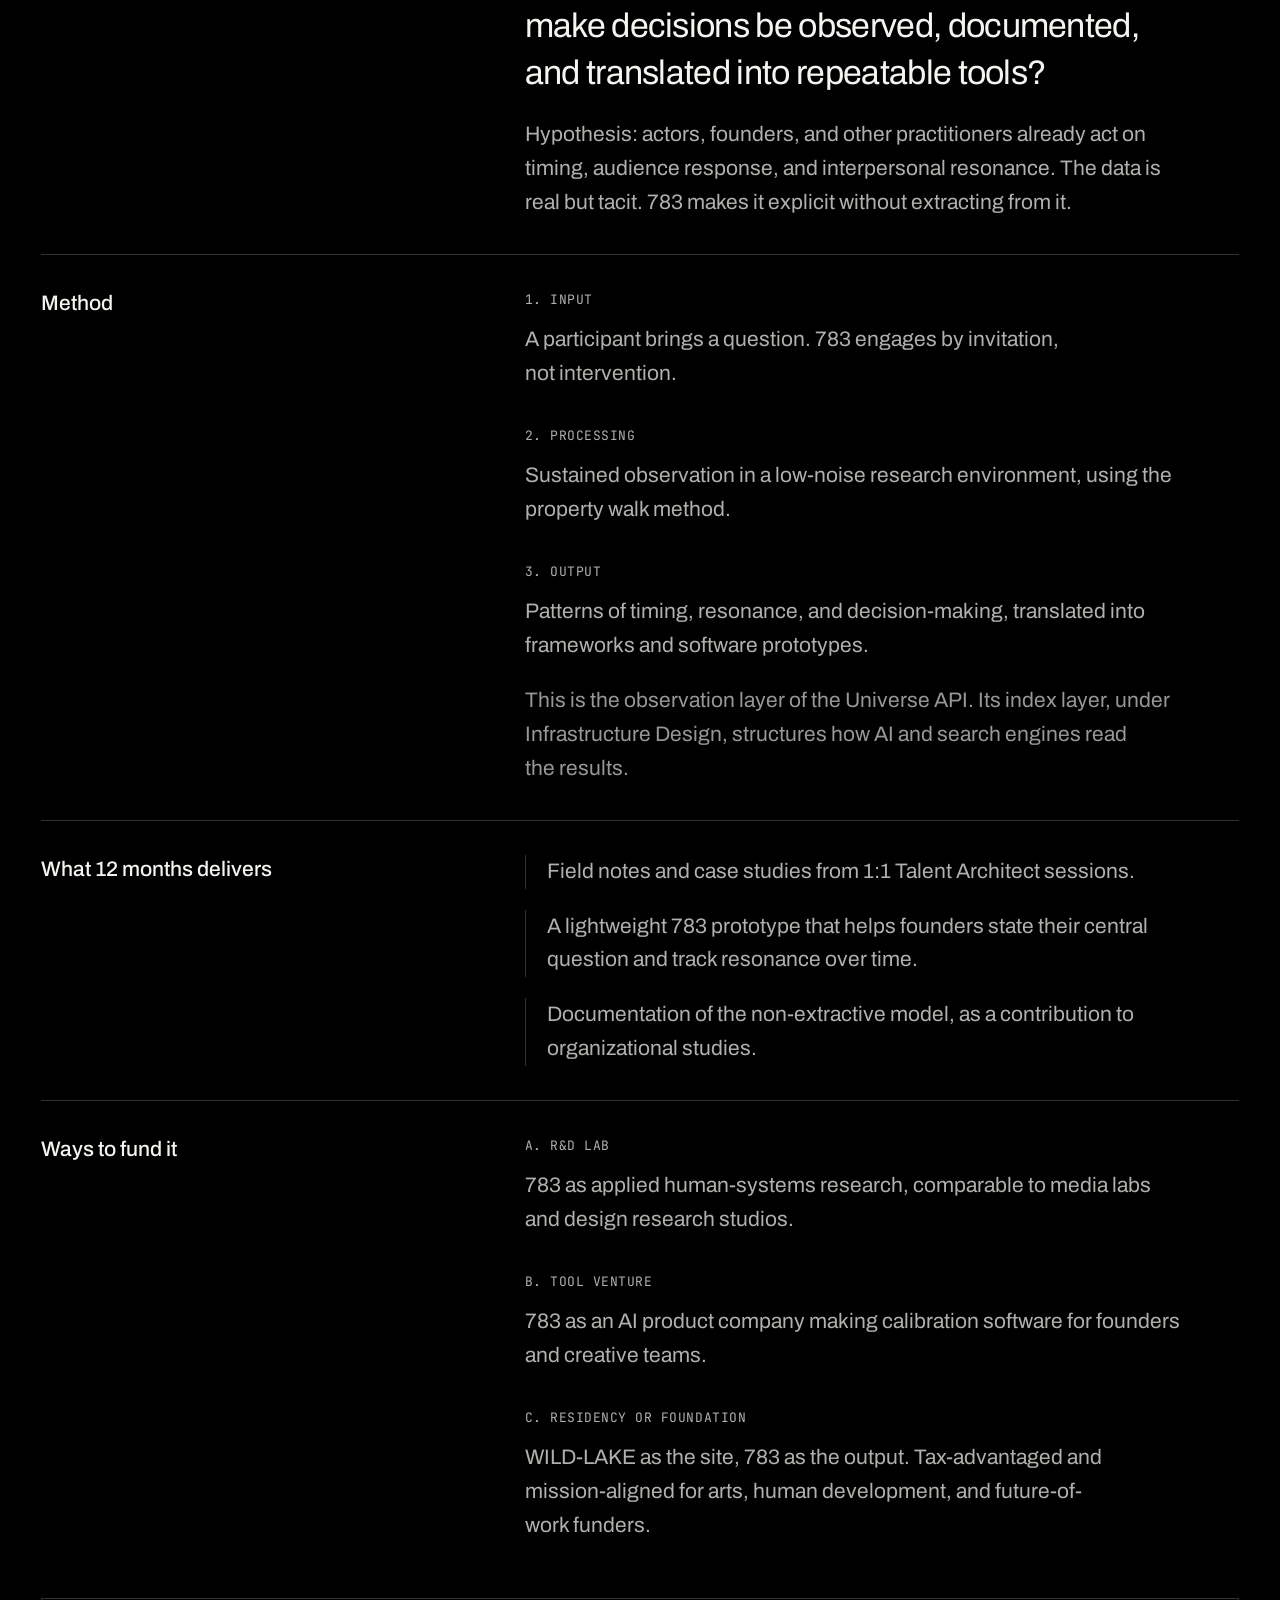
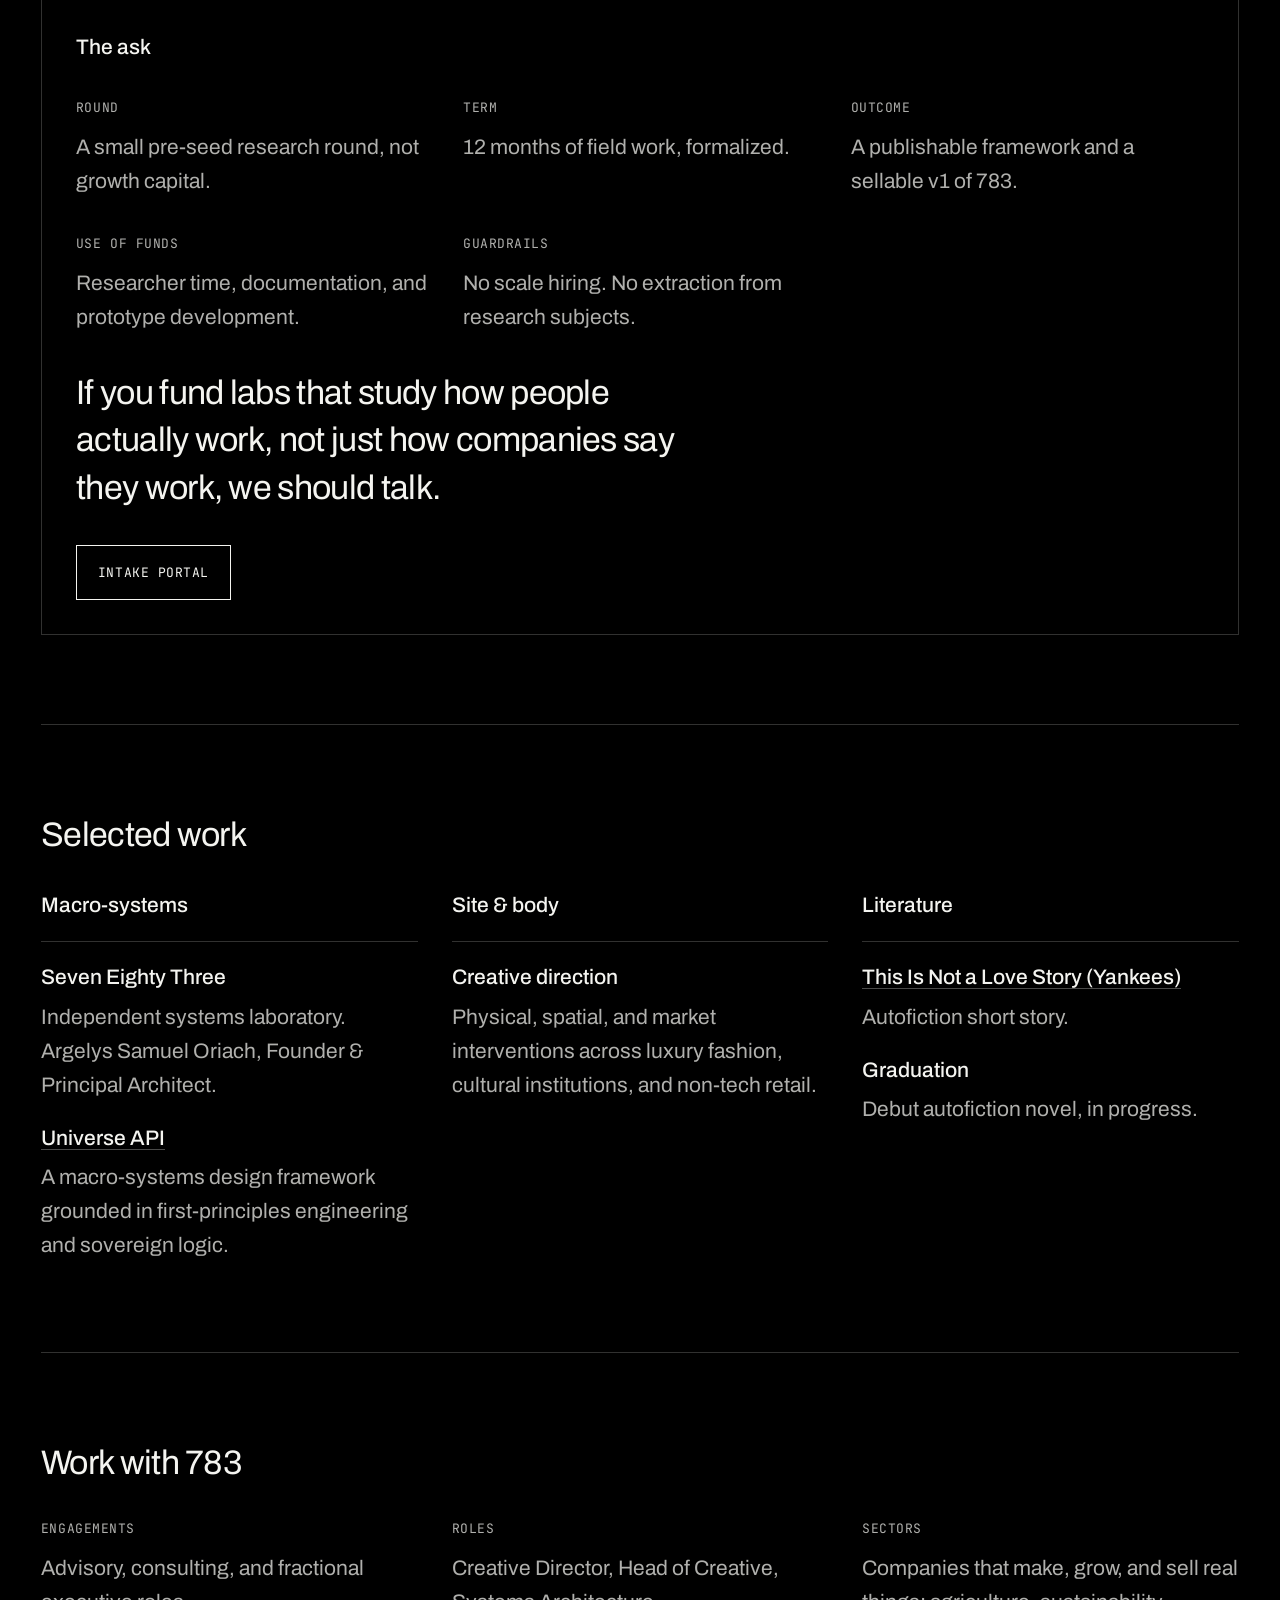
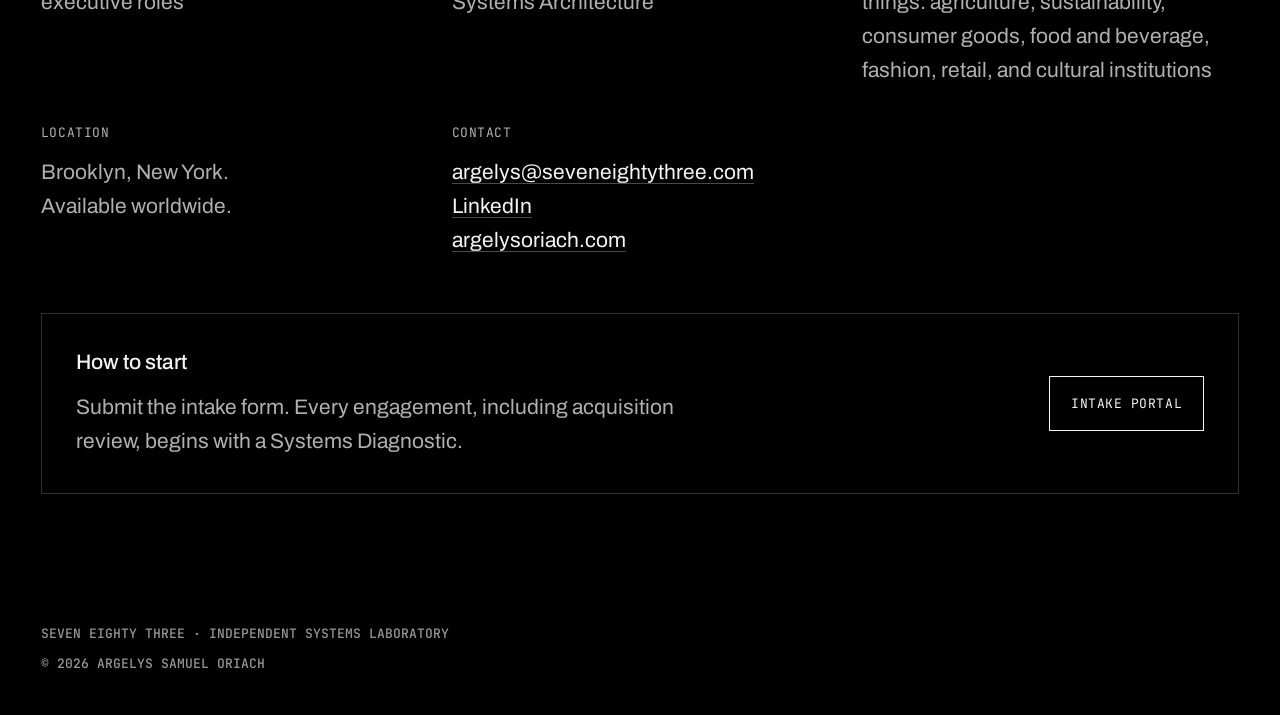
==== commit 6cc47df5: "Refine homepage with Fibonacci typography and spacing" ====
--- a/seven-eighty-three-website 6/index.html
+++ b/seven-eighty-three-website 6/index.html
@@ -28,6 +28,7 @@
   
   <!-- Deployment Link -->
   <link rel="stylesheet" href="global.css?v=2026-10-18">
+  <link rel="stylesheet" href="home.css?v=fibonacci-1">
   
   <!-- Schema.org JSON-LD -->
   <script type="application/ld+json">
@@ -60,7 +61,7 @@
   }
   </script>
 </head>
-<body>
+<body class="home">
   <div class="cap">
     <div class="mark" role="heading" aria-level="1" aria-label="Seven Eighty Three">
       <svg viewBox="0 0 1000 208" aria-hidden="true"><text x="0" y="206" textLength="1000" lengthAdjust="spacingAndGlyphs" font-size="279">SEVEN</text></svg>
--- a/seven-eighty-three-website 6/home.css
+++ b/seven-eighty-three-website 6/home.css
@@ -0,0 +1,179 @@
+/* Homepage rhythm: Fibonacci intervals, shared type roles, one reading face.
+   Scope excludes .cap / .mark and the separately rendered memo. */
+.home {
+  --space-1: 8px;
+  --space-2: 13px;
+  --space-3: 21px;
+  --space-4: 34px;
+  --space-5: 55px;
+  --space-6: 89px;
+  --type-label: 13px;
+  --type-body: 21px;
+  --type-heading: 34px;
+  --type-display: 55px;
+  --reading-face: Archivo, system-ui, sans-serif;
+  --label-face: 'JetBrains Mono', ui-monospace, monospace;
+  --ink: #f4f4f0;
+  --muted: rgba(244, 244, 240, 0.72);
+  --line: rgba(244, 244, 240, 0.2);
+}
+
+.home .container {
+  max-width: 1440px;
+  padding: var(--space-5) clamp(20px, 3.2vw, 56px) var(--space-6);
+  gap: var(--space-5);
+  font-family: var(--reading-face);
+  font-size: var(--type-body);
+  font-weight: 400;
+  line-height: 1.618;
+}
+
+.home .container :where(p, h2, h3, h4, dl, dd) { margin: 0; }
+.home .container :where(section, li, .p-body, .pillar, .facts > div) { min-width: 0; }
+.home .container a { text-underline-offset: 0.2em; }
+.home .container :where(p, dd, h3, h4) { overflow-wrap: break-word; }
+.home .rule { background: var(--line); }
+
+/* Four fixed sizes replace viewport-dependent changes in hierarchy. */
+.home .lab-statement {
+  max-width: 21ch;
+  font-family: var(--reading-face);
+  font-size: var(--type-display);
+  font-weight: 400;
+  line-height: 1.13;
+  letter-spacing: -0.025em;
+}
+
+.home .section-header {
+  margin: 0 0 var(--space-4);
+  font-family: var(--reading-face);
+  font-size: var(--type-heading);
+  font-weight: 400;
+  line-height: 1.25;
+  letter-spacing: -0.02em;
+  text-transform: none;
+  color: var(--ink);
+}
+
+.home .container :where(.svc-title, .pillar-title, .p-title, .pillar-name) {
+  font-family: var(--reading-face);
+  font-size: var(--type-body);
+  font-weight: 500;
+  line-height: 1.4;
+  letter-spacing: 0;
+  text-transform: none;
+  color: var(--ink);
+}
+
+.home .container :where(.lab-venture, .services p, .duo-item p, .duo-item .duo-lead,
+  .duo-note, .p-body, .p-cell p, .p-terms dd, .p-close,
+  .pillar-item, .facts dd, .intake-copy p, .lab-principal) {
+  font-family: var(--reading-face);
+  font-size: var(--type-body);
+  font-weight: 400;
+  line-height: 1.618;
+  letter-spacing: 0;
+  color: var(--muted);
+  text-wrap: pretty;
+}
+
+.home .lab-venture { max-width: 55ch; }
+.home .lab-principal { gap: var(--space-1) var(--space-3); }
+.home .lab-principal a { color: var(--ink); }
+.home .lab-is { gap: var(--space-4); }
+.home .lab { gap: var(--space-5); }
+
+.home .container :where(.meta-label, .lab .meta-label, .prospectus .meta-label,
+  .svc-num, .p-meta, .p-terms dt, .facts dt, .cta, .terminal) {
+  font-family: var(--label-face);
+  font-size: var(--type-label);
+  font-weight: 400;
+  line-height: 1.618;
+  letter-spacing: 0.04em;
+  text-transform: uppercase;
+  color: var(--muted);
+}
+
+.home .container :where(.services, .duo, .pillars-grid, .facts, .p-terms, .p-cells) {
+  gap: var(--space-4);
+  grid-template-columns: minmax(0, 1fr);
+}
+.home .container :where(.services li, .duo-item, .pillar) { gap: var(--space-3); }
+.home .services li { border-top: 1px solid var(--line); padding-top: var(--space-3); }
+.home .services p { max-width: 34ch; }
+.home .svc-num { margin: 0 0 var(--space-2); }
+.home .duo-item .duo-lead { color: var(--ink); }
+.home .duo-note { margin-top: var(--space-4); padding-top: var(--space-3); border-color: var(--line); }
+
+.home .p-head {
+  align-items: baseline;
+  gap: var(--space-3) var(--space-4);
+  padding-bottom: var(--space-4);
+}
+.home .p-head .section-header { margin: 0; }
+.home .p-meta { gap: var(--space-2) var(--space-3); }
+.home .p-sec {
+  padding: var(--space-4) 0;
+  gap: var(--space-3) var(--space-5);
+  grid-template-columns: minmax(0, 1fr);
+  border-color: var(--line);
+}
+.home .p-body { gap: var(--space-3); }
+.home .p-body p, .home .p-list { max-width: 55ch; }
+.home .p-body .p-quote, .home .p-close {
+  font-family: var(--reading-face);
+  font-size: var(--type-heading);
+  font-weight: 400;
+  line-height: 1.4;
+  letter-spacing: -0.02em;
+  color: var(--ink);
+  max-width: 34ch;
+}
+.home .container :where(.p-cell, .p-terms div, .facts div) { gap: var(--space-2); }
+.home .p-list { gap: var(--space-3); }
+.home .p-list li { padding-left: var(--space-3); border-left: 1px solid var(--line); }
+.home .p-ask, .home .intake {
+  padding: var(--space-3);
+  gap: var(--space-4);
+  border-color: var(--line);
+}
+.home .p-ask { margin-top: var(--space-3); }
+.home .p-terms { gap: var(--space-4); }
+.home .pillar-title { margin: 0; padding-bottom: var(--space-3); border-color: var(--line); }
+.home .pillar-item { margin-top: 0; }
+.home .pillar-name { margin-bottom: var(--space-1); }
+.home .facts dd a { line-height: inherit; }
+.home .intake { margin-top: var(--space-5); align-items: center; }
+.home .intake-copy { gap: var(--space-2); max-width: 55ch; }
+.home .cta-row { gap: var(--space-2); }
+.home .cta { min-height: 55px; padding: var(--space-2) var(--space-3); color: var(--ink); }
+.home .cta:hover, .home .cta:focus-visible { color: #000; }
+.home .terminal {
+  gap: var(--space-1);
+  font-size: var(--type-label);
+  line-height: 1.618;
+  letter-spacing: 0;
+}
+
+@media (min-width: 768px) {
+  .home .container { padding-top: var(--space-6); gap: var(--space-6); }
+  .home .container :where(.services, .duo, .facts, .p-terms, .p-cells--2) {
+    grid-template-columns: repeat(2, minmax(0, 1fr));
+  }
+  .home .pillars-grid { grid-template-columns: repeat(3, minmax(0, 1fr)); }
+  .home .p-ask, .home .intake { padding: var(--space-4); }
+}
+
+@media (min-width: 1100px) {
+  /* 3:5 is the adjacent-Fibonacci proportion for labels and reading column. */
+  .home .p-sec { grid-template-columns: minmax(0, 3fr) minmax(0, 5fr); }
+  .home .p-cells--3 { grid-template-columns: minmax(0, 1fr); }
+  .home .facts { grid-template-columns: repeat(3, minmax(0, 1fr)); }
+  .home .p-terms { grid-template-columns: repeat(3, minmax(0, 1fr)); }
+}
+
+@media (max-width: 599px) {
+  .home .lab-statement { font-size: var(--type-heading); }
+  .home .p-body .p-quote, .home .p-close { font-size: var(--type-body); }
+  .home .container { gap: var(--space-4); }
+}
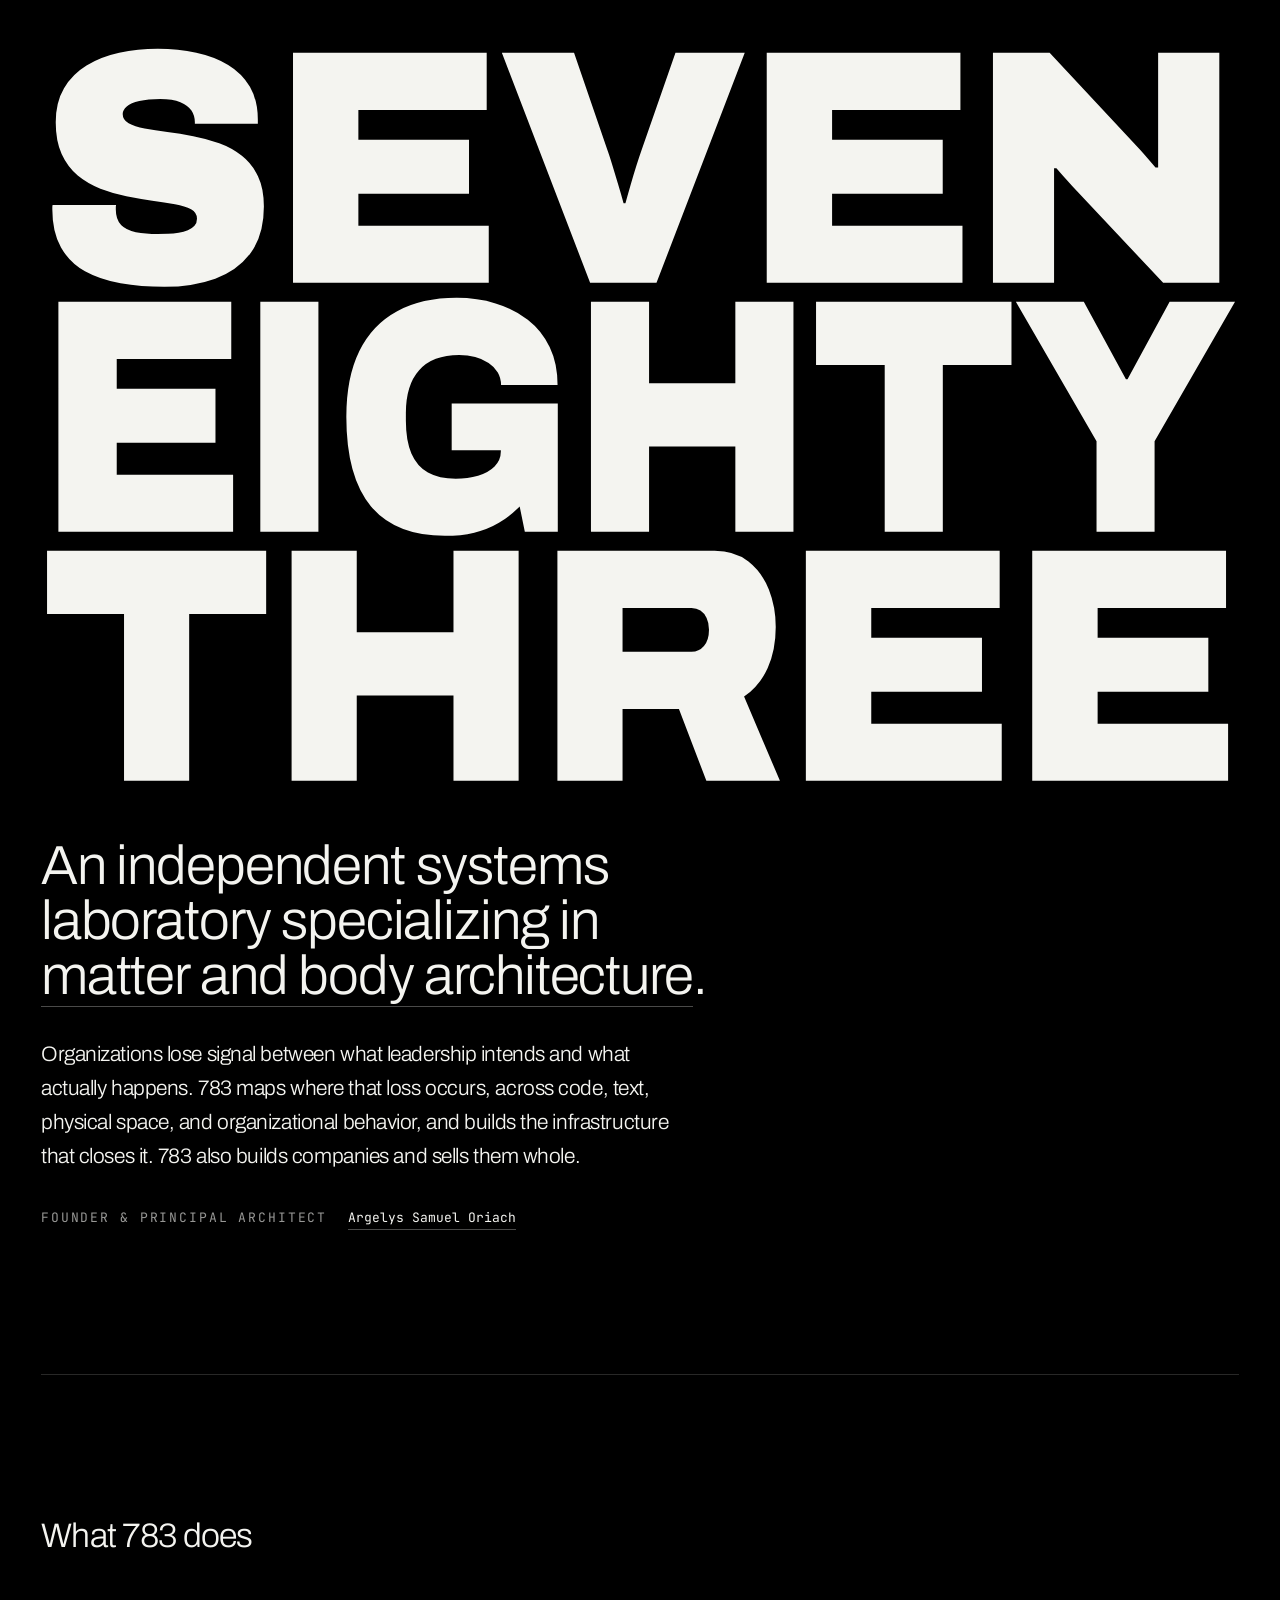
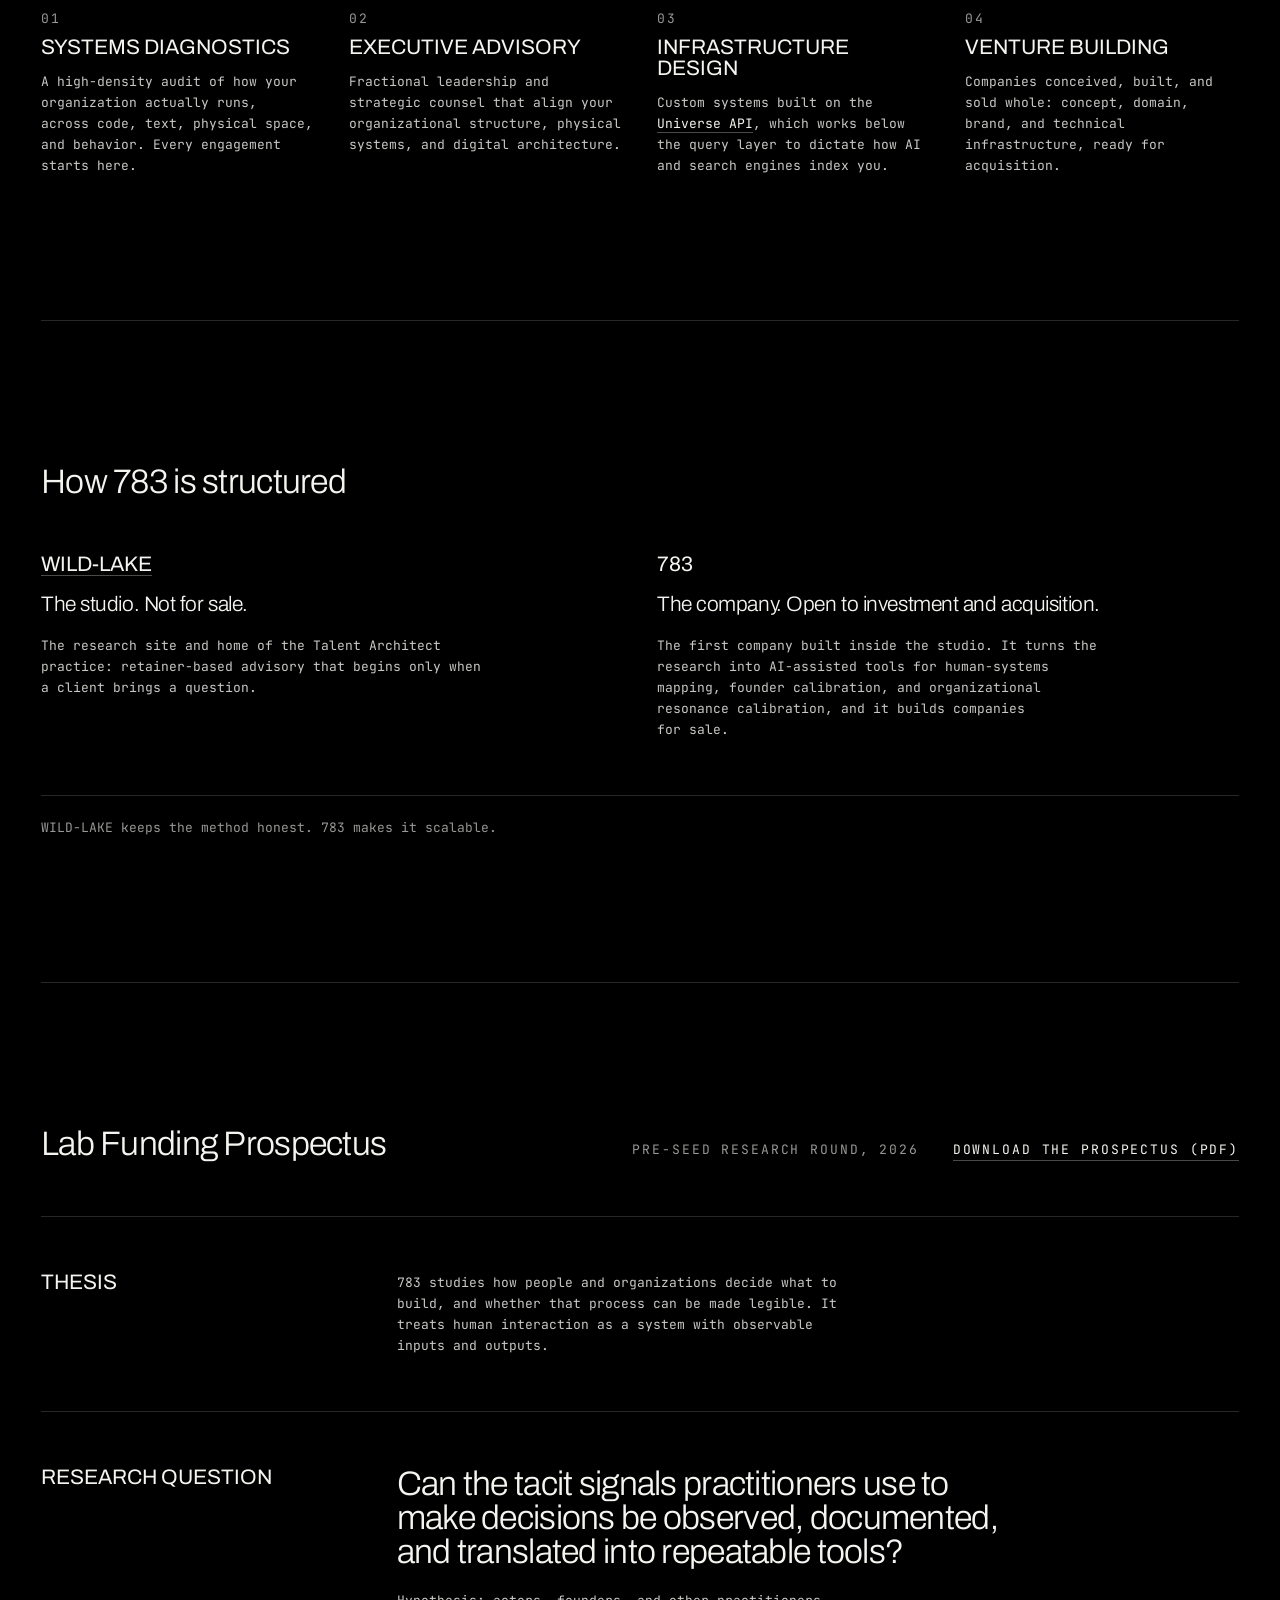
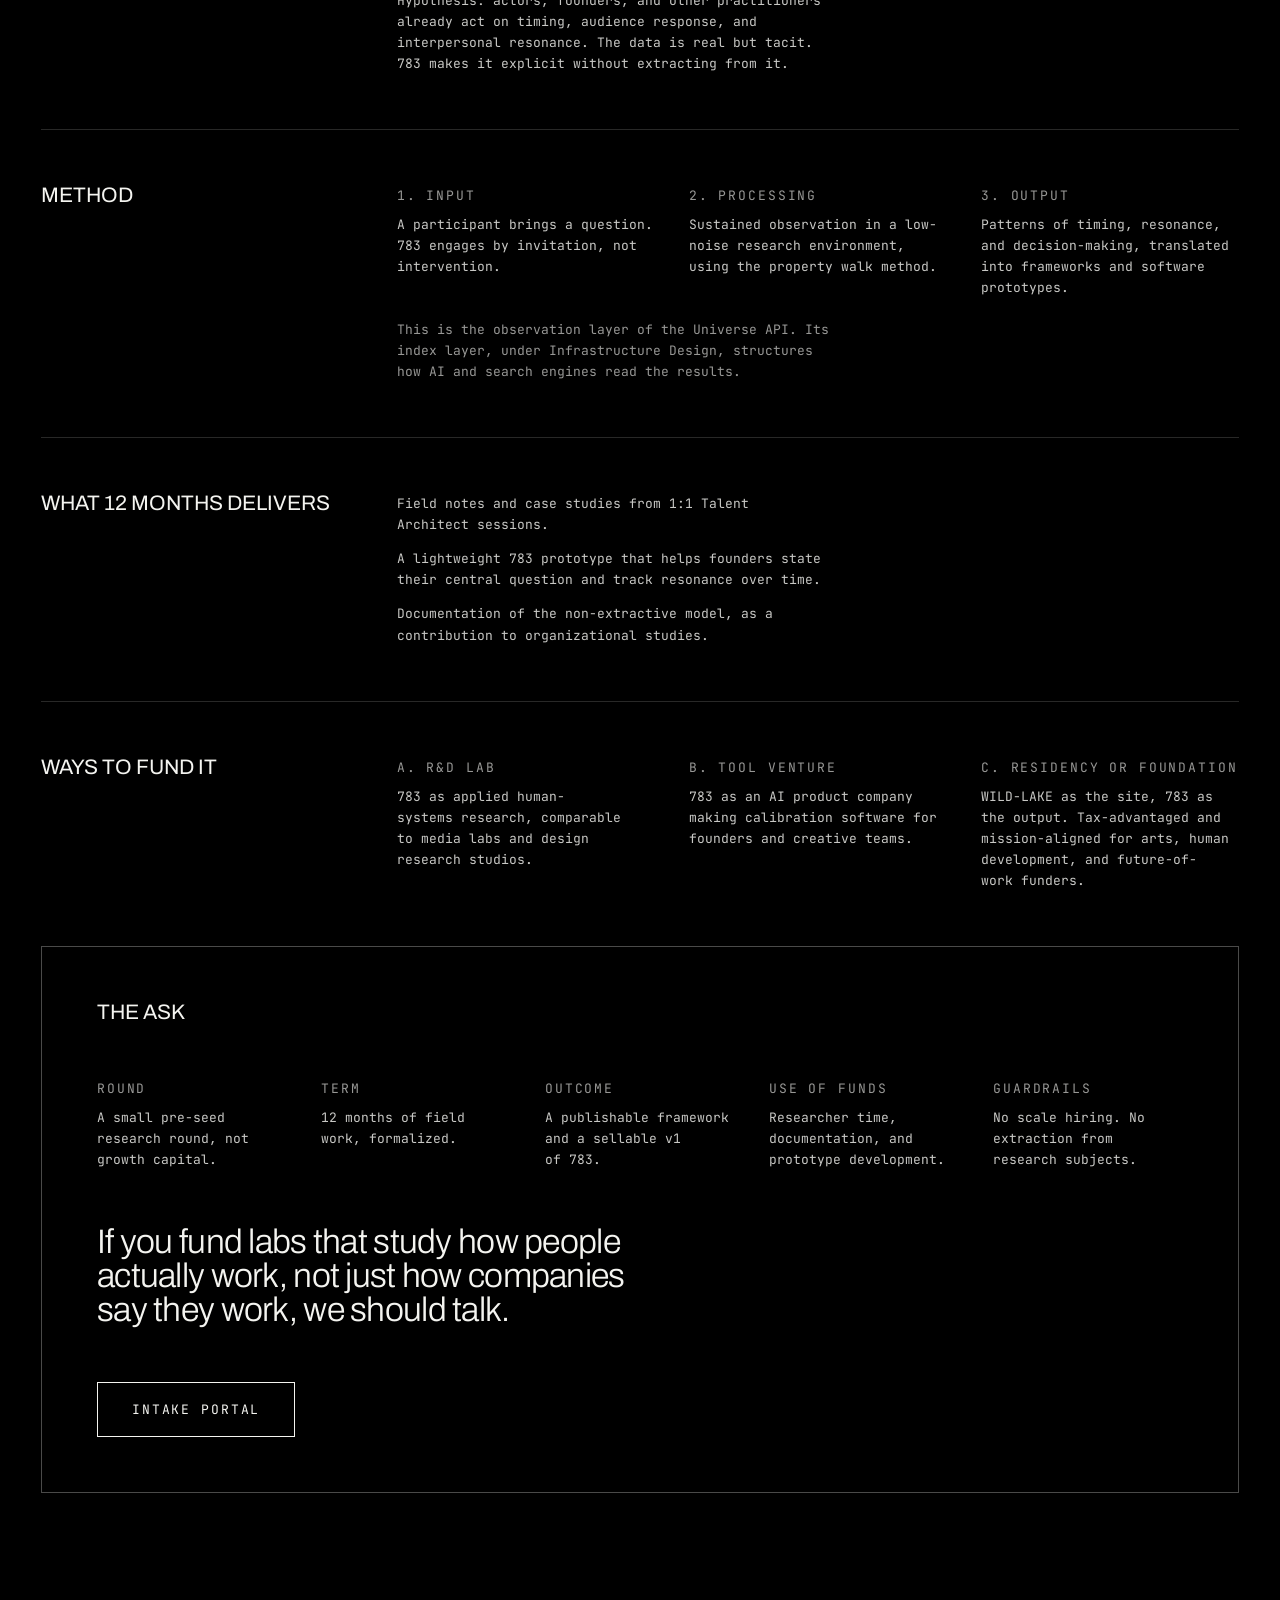
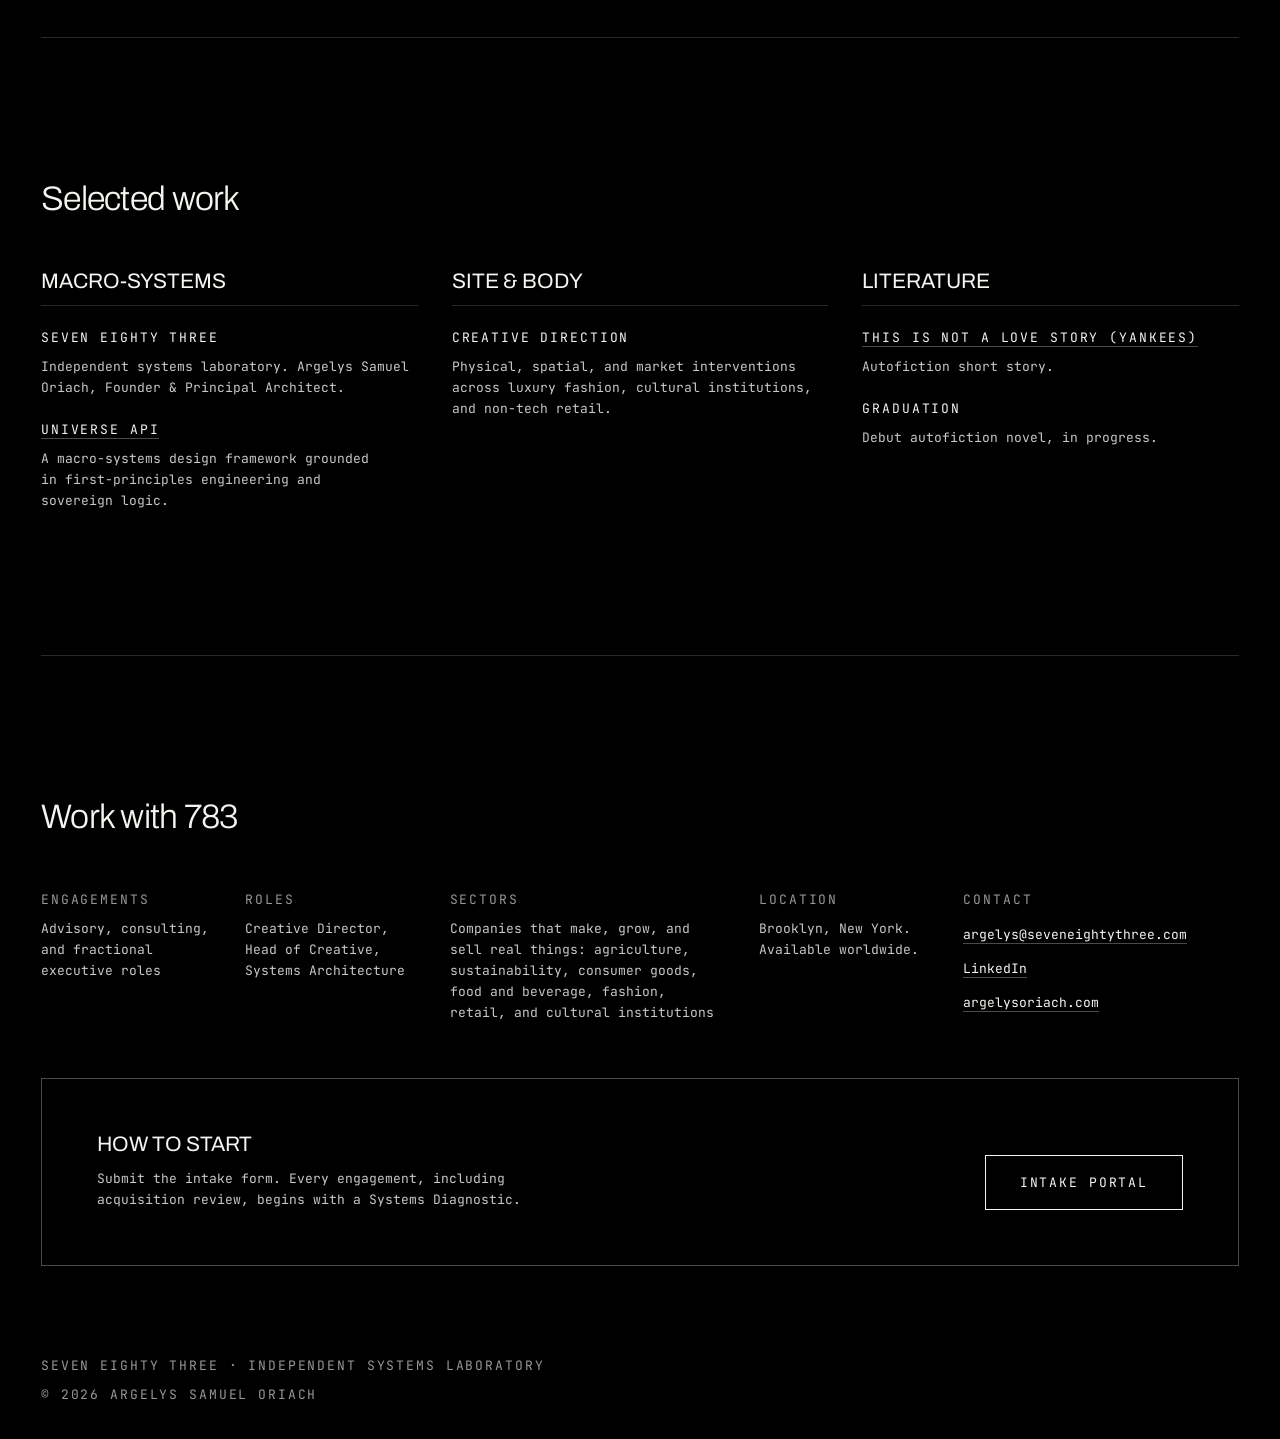
==== commit e5209778: "Update website from supplied v2 files" ====
--- a/seven-eighty-three-website 6/index.html
+++ b/seven-eighty-three-website 6/index.html
@@ -24,11 +24,10 @@
 
   <link rel="preconnect" href="https://fonts.googleapis.com">
   <link rel="preconnect" href="https://fonts.gstatic.com" crossorigin>
-  <link href="https://fonts.googleapis.com/css2?family=Archivo:wdth,wght@62..125,100..900&family=JetBrains+Mono:wght@400;500&display=swap" rel="stylesheet">
+  <link href="https://fonts.googleapis.com/css2?family=Archivo:wdth,wght@62..125,100..900&family=JetBrains+Mono:wght@400&display=swap" rel="stylesheet">
   
   <!-- Deployment Link -->
-  <link rel="stylesheet" href="global.css?v=2026-10-18">
-  <link rel="stylesheet" href="home.css?v=fibonacci-1">
+  <link rel="stylesheet" href="global.css?v=2026-11-01">
   
   <!-- Schema.org JSON-LD -->
   <script type="application/ld+json">
@@ -61,7 +60,7 @@
   }
   </script>
 </head>
-<body class="home">
+<body>
   <div class="cap">
     <div class="mark" role="heading" aria-level="1" aria-label="Seven Eighty Three">
       <svg viewBox="0 0 1000 208" aria-hidden="true"><text x="0" y="206" textLength="1000" lengthAdjust="spacingAndGlyphs" font-size="279">SEVEN</text></svg>
--- a/seven-eighty-three-website 6/global.css
+++ b/seven-eighty-three-website 6/global.css
@@ -1,39 +1,119 @@
-*, *::before, *::after { 
-  box-sizing: border-box; 
-}
-
-html, body { 
-  margin: 0; 
-  padding: 0; 
-  background: #000000; 
+/* Seven Eighty Three. One system: every size, step and gap below is a Fibonacci number.
+   Tokens live here and nowhere else. The monolith keeps its own rules, untouched. */
+
+:root {
+  /* palette */
+  --void: #000000;
+  --ink: #F4F4F0;
+  --ink-2: rgba(244, 244, 240, 0.82);   /* running text */
+  --ink-3: rgba(244, 244, 240, 0.62);   /* labels, notes */
+  --line: rgba(244, 244, 240, 0.16);    /* rules */
+  --line-2: rgba(244, 244, 240, 0.3);   /* frames, underlines */
+
+  /* type: two families, two weights, one width */
+  --sans: Archivo, system-ui, sans-serif;
+  --mono: 'JetBrains Mono', ui-monospace, monospace;
+  --light: 300;
+  --regular: 400;
+  --t-13: 13px;
+  --t-21: 21px;
+  --t-34: 34px;
+  --t-55: 55px;
+  --lh-solid: 1;          /* display and titles */
+  --lh-text: 1.618;       /* phi: 13/21 and 21/34 */
+  --track-display: -0.021em;
+  --track-caps: 0.144em;
+
+  /* space */
+  --s-8: 8px;
+  --s-13: 13px;
+  --s-21: 21px;
+  --s-34: 34px;
+  --s-55: 55px;
+  --s-89: 89px;
+  --s-144: 144px;
+
+  /* the monolith's own side margin, so every column aligns with the slab */
+  --gutter: clamp(20px, 3.2vw, 56px);
+
+  /* roles: each climbs one Fibonacci step per breakpoint */
+  --display: var(--t-34);
+  --quote: var(--t-21);
+  --block: var(--s-34);
+  --section: var(--s-55);
+}
+
+@media (min-width: 768px) {
+  :root {
+    --display: var(--t-55);
+    --quote: var(--t-34);
+    --block: var(--s-55);
+    --section: var(--s-89);
+  }
+}
+
+@media (min-width: 1200px) {
+  :root { --section: var(--s-144); }
+}
+
+*, *::before, *::after {
+  box-sizing: border-box;
+}
+
+html, body {
+  margin: 0;
+  padding: 0;
+  background: var(--void);
 }
 
 body {
   min-height: 100dvh;
   display: flex;
   flex-direction: column;
-  color: #F4F4F0;
-  font-family: 'JetBrains Mono', ui-monospace, monospace;
+  color: var(--ink);
+  font-family: var(--mono);
+  font-size: var(--t-13);
+  line-height: var(--lh-text);
   -webkit-font-smoothing: antialiased;
   text-rendering: optimizeLegibility;
 }
 
-a { 
-  color: #F4F4F0; 
-  text-decoration: none; 
-  border-bottom: 1px solid rgba(244, 244, 240, 0.3); 
-  transition: border-color 0.2s, color 0.2s; 
-}
-
-a:hover { 
-  color: rgba(244, 244, 240, 0.7); 
-  border-bottom-color: #F4F4F0; 
-}
-
-::selection { 
-  background: #F4F4F0; 
-  color: #000000; 
-}
+h2, h3, h4, p, ol, ul, dl, dd {
+  margin: 0;
+}
+
+h2, h3, h4 {
+  font: inherit;
+}
+
+ol, ul {
+  padding: 0;
+  list-style: none;
+}
+
+a {
+  color: var(--ink);
+  text-decoration: none;
+  border-bottom: 1px solid var(--line-2);
+  transition: border-color 0.2s, color 0.2s;
+}
+
+a:hover {
+  color: var(--ink-3);
+  border-bottom-color: var(--ink);
+}
+
+a:focus-visible {
+  outline: 1px solid var(--ink);
+  outline-offset: 4px;
+}
+
+::selection {
+  background: var(--ink);
+  color: var(--void);
+}
+
+/* ---------- the monolith (unchanged) ---------- */
 
 .cap {
   width: 100%;
@@ -63,157 +143,111 @@
   fill: #F4F4F0;
 }
 
+/* ---------- four type styles ---------- */
+
+/* display: Archivo light, set solid */
+.lab-statement,
+.section-header,
+.p-quote,
+.p-close {
+  font-family: var(--sans);
+  font-weight: var(--light);
+  line-height: var(--lh-solid);
+  letter-spacing: var(--track-display);
+  color: var(--ink);
+  text-wrap: balance;
+}
+
+.lab-statement { font-size: var(--display); max-width: 13em; }
+.section-header { font-size: var(--t-34); }
+.p-quote,
+.p-close { font-size: var(--quote); max-width: 21em; }
+
+/* lead: Archivo light, 21 on 34 */
+.lab-venture,
+.duo-lead {
+  max-width: 34em;
+  font-family: var(--sans);
+  font-weight: var(--light);
+  font-size: var(--t-21);
+  letter-spacing: var(--track-display);
+  color: var(--ink);
+  text-wrap: balance;
+}
+
+/* title: Archivo caps, 21 */
+.svc-title,
+.pillar-title,
+.p-title {
+  font-family: var(--sans);
+  font-weight: var(--regular);
+  font-size: var(--t-21);
+  line-height: var(--lh-solid);
+  text-transform: uppercase;
+  color: var(--ink);
+}
+
+/* label: mono caps, 13 */
+.meta-label,
+.svc-num,
+.pillar-name,
+.p-meta,
+dt,
+.cta,
+.terminal {
+  font-family: var(--mono);
+  font-weight: var(--regular);
+  font-size: var(--t-13);
+  line-height: var(--lh-text);
+  letter-spacing: var(--track-caps);
+  text-transform: uppercase;
+  color: var(--ink-3);
+}
+
+.pillar-name { color: var(--ink); }
+
+/* text: mono 13 on 21, inherited from body */
+:where(.services p, .p-body, .duo-item p, .pillar-item p, dd, .intake-copy p) {
+  color: var(--ink-2);
+  text-wrap: pretty;
+}
+
+:where(.services p, .p-body p, .p-list, .duo-item p, .intake-copy p) {
+  max-width: 34em;
+}
+
+.p-note,
+.duo-note { color: var(--ink-3); }
+
+/* ---------- frame ---------- */
+
 .container {
-  padding: clamp(32px, 5vw, 80px) clamp(20px, 3.2vw, 56px);
-  max-width: 1600px;
+  width: 100%;
+  max-width: 1597px;
   margin: 0 auto;
-  width: 100%;
-  display: flex;
-  flex-direction: column;
-  gap: clamp(48px, 8vw, 120px);
-}
-
-.rule { 
-  height: 1px; 
-  background: rgba(244, 244, 240, 0.16); 
-  width: 100%; 
-}
-
-.section-header {
-  font-family: Archivo, system-ui, sans-serif;
-  font-weight: 700;
-  font-size: clamp(14px, 2vw, 18px);
-  text-transform: uppercase;
-  letter-spacing: 0.05em;
-  margin-bottom: clamp(24px, 4vw, 40px);
-  color: rgba(244, 244, 240, 0.62);
-}
-
-.hero-grid {
-  display: grid;
-  grid-template-columns: 1fr;
-  gap: clamp(32px, 5vw, 64px);
-}
-
-@media (min-width: 1024px) {
-  .hero-grid { 
-    grid-template-columns: 1fr 1fr; 
-  }
-}
-
-.headline {
-  font-size: clamp(20px, 2.5vw, 32px);
-  font-weight: 500;
-  line-height: 1.3;
-  letter-spacing: -0.02em;
-  font-family: Archivo, system-ui, sans-serif;
-  text-transform: uppercase;
-}
-
-.bio {
-  font-size: clamp(14px, 1.2vw, 18px);
-  font-weight: 400;
-  line-height: 1.6;
-  display: flex;
-  flex-direction: column;
-  gap: 24px;
-  text-wrap: pretty;
-  color: rgba(244, 244, 240, 0.9);
-}
-
-.bio strong { 
-  color: #F4F4F0; 
-  font-weight: 500; 
-}
-
-.pillars-grid {
-  display: grid;
-  grid-template-columns: 1fr;
-  gap: clamp(40px, 6vw, 80px);
-}
-
-@media (min-width: 768px) {
-  .pillars-grid { 
-    grid-template-columns: repeat(3, 1fr); 
-  }
-}
-
-.pillar {
-  display: flex;
-  flex-direction: column;
-  gap: 16px;
-}
-
-.pillar-title {
-  font-family: Archivo, system-ui, sans-serif;
-  font-weight: 700;
-  font-size: clamp(18px, 1.5vw, 24px);
-  text-transform: uppercase;
-  border-bottom: 1px solid rgba(244, 244, 240, 0.16);
-  padding-bottom: 16px;
-}
-
-.pillar-item {
-  font-size: clamp(13px, 1vw, 15px);
-  line-height: 1.5;
-  color: rgba(244, 244, 240, 0.75);
-  margin-top: 8px;
-}
-
-.pillar-item span { 
-  display: block; 
-  color: #F4F4F0; 
-  font-weight: 500; 
-  margin-bottom: 4px; 
-  font-family: Archivo, system-ui, sans-serif; 
-  text-transform: uppercase; 
-  font-size: 0.9em; 
-}
-
-.engagement-grid {
-  display: grid;
-  grid-template-columns: 1fr;
-  gap: 32px;
-}
-
-@media (min-width: 768px) {
-  .engagement-grid { 
-    grid-template-columns: repeat(4, 1fr); 
-  }
-}
-
-.meta-block {
-  display: flex;
-  flex-direction: column;
-  gap: 8px;
-  font-size: clamp(12px, 1vw, 14px);
-}
-
-.meta-label {
-  color: rgba(244, 244, 240, 0.62);
-  text-transform: uppercase;
-  font-size: 11px;
-  letter-spacing: 0.05em;
-}
+  padding: var(--block) var(--gutter);
+  display: flex;
+  flex-direction: column;
+  gap: var(--section);
+}
+
+.rule {
+  height: 1px;
+  background: var(--line);
+}
+
+.section-header { margin-bottom: var(--block); }
 
 .footer {
-  padding: clamp(20px, 3.2vw, 56px);
   margin-top: auto;
+  padding: var(--s-34) var(--gutter);
 }
 
 .terminal {
   display: flex;
   flex-direction: column;
-  gap: 6px;
-  font-size: clamp(10px, 0.55vw + 8px, 12px);
-  font-weight: 500;
-  line-height: 1.5;
-  letter-spacing: -0.02em;
-  text-transform: uppercase;
-  color: rgba(244, 244, 240, 0.62);
-}
-
-/* ---------- Seven Eighty Three: what it is, what it does, the prospectus ---------- */
+  gap: var(--s-8);
+}
 
 .visually-hidden {
   position: absolute;
@@ -227,463 +261,199 @@
   border: 0;
 }
 
-h2.section-header { margin-top: 0; }
-
-/* quieter headers across the page */
-.section-header { font-weight: 500; letter-spacing: 0.06em; }
-.pillar-title { font-weight: 500; }
-
-.lab {
-  display: flex;
-  flex-direction: column;
-  gap: clamp(48px, 7vw, 104px);
-}
-
-.lab .meta-label,
-.prospectus .meta-label {
-  font-size: 11px;
-  letter-spacing: 0.18em;
-  color: rgba(244, 244, 240, 0.62);
-}
-
-.lab-is,
-.lab-does {
-  display: flex;
-  flex-direction: column;
-  gap: clamp(20px, 2.4vw, 32px);
-}
-
-.lab-statement {
-  margin: 0;
-  max-width: 17em;
-  font-family: Archivo, system-ui, sans-serif;
-  font-weight: 300;
-  font-stretch: 100%;
-  font-size: clamp(30px, 5vw, 80px);
-  line-height: 1.04;
-  letter-spacing: -0.03em;
-  text-wrap: balance;
-  color: #F4F4F0;
-}
-
-.lab-venture {
-  margin: 0;
-  max-width: 34em;
-  font-family: Archivo, system-ui, sans-serif;
-  font-weight: 300;
-  font-size: clamp(18px, 2vw, 30px);
-  line-height: 1.25;
-  letter-spacing: -0.015em;
-  text-wrap: balance;
-  color: rgba(244, 244, 240, 0.82);
+/* ---------- about ---------- */
+
+.lab-is {
+  display: flex;
+  flex-direction: column;
+  gap: var(--s-34);
 }
 
 .lab-principal {
-  margin: 0;
   display: flex;
   flex-wrap: wrap;
   align-items: baseline;
-  gap: 8px 20px;
-  font-size: clamp(13px, 1vw, 15px);
-}
-
-.services {
-  list-style: none;
-  margin: 0;
-  padding: 0;
+  gap: var(--s-8) var(--s-21);
+}
+
+/* ---------- grids ---------- */
+
+.services,
+.duo,
+.pillars-grid {
   display: grid;
   grid-template-columns: 1fr;
-  gap: clamp(40px, 4vw, 64px);
+  gap: var(--block) var(--s-34);
+}
+
+.p-cells,
+.p-terms,
+.facts {
+  display: grid;
+  grid-template-columns: 1fr;
+  gap: var(--s-21) var(--s-34);
 }
 
 @media (min-width: 768px) {
-  .services { grid-template-columns: repeat(2, 1fr); }
+  .services,
+  .duo,
+  .p-terms,
+  .facts { grid-template-columns: repeat(2, 1fr); }
+  .pillars-grid,
+  .p-cells--3 { grid-template-columns: repeat(3, 1fr); }
 }
 
 @media (min-width: 1200px) {
   .services { grid-template-columns: repeat(4, 1fr); }
-}
-
-.services li {
-  display: flex;
-  flex-direction: column;
-  gap: 14px;
-}
-
-.svc-title {
-  margin: 0;
-  font-family: Archivo, system-ui, sans-serif;
-  font-weight: 500;
-  font-size: clamp(20px, 1.8vw, 28px);
-  line-height: 1.15;
-  letter-spacing: -0.01em;
-  text-transform: uppercase;
-}
+  .p-terms { grid-template-columns: repeat(5, 1fr); }
+  .facts { grid-template-columns: 1fr 1fr 1.618fr 1fr 1.618fr; }
+}
+
+.services li,
+.duo-item,
+.pillar {
+  display: flex;
+  flex-direction: column;
+  gap: var(--s-13);
+}
+
+.pillar { gap: var(--s-21); }
 
 .svc-num {
-  margin-right: 0.4em;
-  font-family: 'JetBrains Mono', ui-monospace, monospace;
-  font-weight: 400;
-  font-size: 11px;
-  letter-spacing: 0.12em;
-  vertical-align: 0.35em;
-  color: rgba(244, 244, 240, 0.62);
-}
-
-.services p {
-  margin: 0;
-  max-width: 34em;
-  font-size: clamp(13px, 1vw, 15px);
-  line-height: 1.7;
-  color: rgba(244, 244, 240, 0.72);
-  text-wrap: pretty;
+  display: block;
+  margin-bottom: var(--s-8);
+}
+
+.p-cell,
+.p-terms div,
+.facts div,
+.pillar-item {
+  display: flex;
+  flex-direction: column;
+  gap: var(--s-8);
+}
+
+.pillar-title {
+  padding-bottom: var(--s-13);
+  border-bottom: 1px solid var(--line);
+}
+
+.duo-note {
+  margin-top: var(--block);
+  padding-top: var(--s-21);
+  border-top: 1px solid var(--line);
+}
+
+.facts dd a {
+  line-height: var(--s-34);
+  overflow-wrap: anywhere;
+}
+
+/* ---------- the prospectus ---------- */
+
+.prospectus {
+  display: flex;
+  flex-direction: column;
+  scroll-margin-top: var(--s-21);
+}
+
+.p-head {
+  display: flex;
+  flex-wrap: wrap;
+  justify-content: space-between;
+  align-items: flex-end;
+  gap: var(--s-13) var(--s-34);
+  padding-bottom: var(--block);
+}
+
+.p-head .section-header { margin-bottom: 0; }
+
+.p-meta {
+  display: flex;
+  flex-wrap: wrap;
+  align-items: baseline;
+  gap: var(--s-8) var(--s-34);
+}
+
+.p-sec {
+  display: grid;
+  grid-template-columns: 1fr;
+  gap: var(--s-21) var(--s-34);
+  padding: var(--block) 0;
+  border-top: 1px solid var(--line);
+}
+
+@media (min-width: 1200px) {
+  /* title and body in phi squared */
+  .p-sec { grid-template-columns: minmax(0, 1fr) minmax(0, 2.618fr); }
+}
+
+.p-body {
+  min-width: 0;
+  display: flex;
+  flex-direction: column;
+  gap: var(--s-21);
+}
+
+.p-list {
+  display: flex;
+  flex-direction: column;
+  gap: var(--s-13);
+}
+
+.p-ask,
+.intake {
+  padding: var(--block);
+  border: 1px solid var(--line-2);
+}
+
+.p-ask {
+  display: flex;
+  flex-direction: column;
+  gap: var(--block);
+}
+
+/* ---------- work with 783 ---------- */
+
+.intake {
+  display: flex;
+  flex-wrap: wrap;
+  align-items: flex-end;
+  justify-content: space-between;
+  gap: var(--s-21) var(--s-34);
+  margin-top: var(--block);
+}
+
+.intake-copy {
+  display: flex;
+  flex-direction: column;
+  gap: var(--s-13);
 }
 
 .cta-row {
   display: flex;
   flex-wrap: wrap;
-  gap: 12px 16px;
+  gap: var(--s-13) var(--s-21);
 }
 
 .cta {
   display: inline-flex;
   align-items: center;
   justify-content: center;
-  min-height: 48px;
-  padding: 15px 28px;
-  border: 1px solid #F4F4F0;
-  background: transparent;
-  color: #F4F4F0;
-  font-family: 'JetBrains Mono', ui-monospace, monospace;
-  font-weight: 500;
-  font-size: 11px;
-  letter-spacing: 0.2em;
-  text-transform: uppercase;
+  min-height: var(--s-55);
+  padding: 0 var(--s-34);
+  border: 1px solid var(--ink);
+  color: var(--ink);
   transition: background-color 0.4s ease, color 0.4s ease;
 }
 
 .cta:hover,
 .cta:focus-visible {
-  background: #F4F4F0;
-  color: #000000;
-  border-color: #F4F4F0;
-}
-
-a:focus-visible {
-  outline: 1px solid #F4F4F0;
-  outline-offset: 4px;
-}
-
-.meta-block a { align-self: flex-start; }
-
-/* the prospectus */
-
-.prospectus {
-  display: flex;
-  flex-direction: column;
-  scroll-margin-top: 24px;
-}
-
-.p-head {
-  display: flex;
-  flex-wrap: wrap;
-  justify-content: space-between;
-  align-items: baseline;
-  gap: 16px 40px;
-  padding-bottom: clamp(32px, 4vw, 56px);
-}
-
-.p-head .section-header { margin-bottom: 0; }
-
-.p-meta {
-  display: flex;
-  flex-wrap: wrap;
-  align-items: baseline;
-  gap: 10px 28px;
-  font-size: 11px;
-  letter-spacing: 0.18em;
-  text-transform: uppercase;
-  color: rgba(244, 244, 240, 0.62);
-}
-
-.p-meta a { color: #F4F4F0; }
-
-.p-sec {
-  display: grid;
-  grid-template-columns: 1fr;
-  gap: 20px 40px;
-  padding: clamp(32px, 4vw, 56px) 0;
-  border-top: 1px solid rgba(244, 244, 240, 0.12);
-}
-
-@media (min-width: 1024px) {
-  .p-sec { grid-template-columns: minmax(220px, 1fr) 3fr; }
-}
-
-.p-title {
-  margin: 0;
-  font-family: Archivo, system-ui, sans-serif;
-  font-weight: 500;
-  font-size: clamp(15px, 1.2vw, 18px);
-  line-height: 1.3;
-  letter-spacing: 0.06em;
-  text-transform: uppercase;
-}
-
-.p-body {
-  min-width: 0;
-  display: flex;
-  flex-direction: column;
-  gap: 20px;
-  font-size: clamp(14px, 1.1vw, 16px);
-  line-height: 1.75;
-  color: rgba(244, 244, 240, 0.82);
-}
-
-.p-body p {
-  margin: 0;
-  max-width: 64ch;
-  text-wrap: pretty;
-}
-
-.p-body .p-quote {
-  max-width: 22em;
-  font-family: Archivo, system-ui, sans-serif;
-  font-weight: 300;
-  font-size: clamp(24px, 3vw, 44px);
-  line-height: 1.14;
-  letter-spacing: -0.025em;
-  color: #F4F4F0;
-  text-wrap: balance;
-}
-
-.p-cells {
-  display: grid;
-  grid-template-columns: 1fr;
-  gap: 28px 40px;
-}
-
-@media (min-width: 768px) {
-  .p-cells--2 { grid-template-columns: repeat(2, 1fr); }
-  .p-cells--3 { grid-template-columns: repeat(3, 1fr); }
-}
-
-.p-cell {
-  display: flex;
-  flex-direction: column;
-  gap: 10px;
-}
-
-.p-cell p {
-  font-size: clamp(13px, 1vw, 15px);
-  line-height: 1.7;
-}
-
-.p-body .p-note { color: rgba(244, 244, 240, 0.62); }
-
-.p-list {
-  list-style: none;
-  margin: 0;
-  padding: 0;
-  display: flex;
-  flex-direction: column;
-  gap: 12px;
-  max-width: 64ch;
-}
-
-.p-ask {
-  display: flex;
-  flex-direction: column;
-  gap: clamp(32px, 4vw, 56px);
-  margin-top: clamp(8px, 1.5vw, 24px);
-  padding: clamp(28px, 5vw, 80px);
-  border: 1px solid rgba(244, 244, 240, 0.24);
-}
-
-.p-terms {
-  margin: 0;
-  display: grid;
-  grid-template-columns: 1fr;
-  gap: 28px 32px;
-}
-
-@media (min-width: 600px) {
-  .p-terms { grid-template-columns: repeat(2, 1fr); }
-}
-
-@media (min-width: 1200px) {
-  .p-terms { grid-template-columns: repeat(5, 1fr); }
-}
-
-.p-terms div {
-  display: flex;
-  flex-direction: column;
-  gap: 10px;
-}
-
-.p-terms dt {
-  font-size: 11px;
-  letter-spacing: 0.18em;
-  text-transform: uppercase;
-  color: rgba(244, 244, 240, 0.62);
-}
-
-.p-terms dd {
-  margin: 0;
-  font-size: clamp(13px, 1vw, 15px);
-  line-height: 1.65;
-  color: rgba(244, 244, 240, 0.82);
-}
-
-.p-close {
-  margin: 0;
-  max-width: 24em;
-  font-family: Archivo, system-ui, sans-serif;
-  font-weight: 300;
-  font-size: clamp(24px, 3vw, 44px);
-  line-height: 1.14;
-  letter-spacing: -0.025em;
-  text-wrap: balance;
+  background: var(--ink);
+  color: var(--void);
+  border-color: var(--ink);
 }
 
 @media (prefers-reduced-motion: reduce) {
   .cta { transition: none; }
 }
-
-/* ---------- hierarchy: section > item > body > label ---------- */
-
-.section-header {
-  margin: 0 0 clamp(36px, 4.5vw, 72px);
-  font-family: Archivo, system-ui, sans-serif;
-  font-weight: 300;
-  font-size: clamp(28px, 3.6vw, 56px);
-  line-height: 1.05;
-  letter-spacing: -0.025em;
-  text-transform: none;
-  color: #F4F4F0;
-}
-
-.p-head { align-items: flex-end; }
-
-.svc-num {
-  display: block;
-  margin: 0 0 12px;
-  vertical-align: 0;
-}
-
-.duo {
-  display: grid;
-  grid-template-columns: 1fr;
-  gap: clamp(40px, 5vw, 80px);
-}
-
-@media (min-width: 768px) {
-  .duo { grid-template-columns: repeat(2, 1fr); }
-}
-
-.duo-item {
-  display: flex;
-  flex-direction: column;
-  gap: 14px;
-}
-
-.duo-item p {
-  margin: 0;
-  max-width: 38em;
-  font-size: clamp(13px, 1vw, 15px);
-  line-height: 1.7;
-  color: rgba(244, 244, 240, 0.82);
-  text-wrap: pretty;
-}
-
-.duo-item .duo-lead {
-  font-family: Archivo, system-ui, sans-serif;
-  font-size: clamp(18px, 1.6vw, 24px);
-  line-height: 1.3;
-  letter-spacing: -0.01em;
-  color: #F4F4F0;
-}
-
-.duo-note {
-  margin: clamp(40px, 5vw, 72px) 0 0;
-  padding-top: clamp(24px, 3vw, 40px);
-  border-top: 1px solid rgba(244, 244, 240, 0.12);
-  font-size: clamp(13px, 1vw, 15px);
-  color: rgba(244, 244, 240, 0.62);
-}
-
-.p-steps { list-style: none; margin: 0; padding: 0; }
-
-.pillar-name {
-  margin: 0 0 6px;
-  font-family: Archivo, system-ui, sans-serif;
-  font-weight: 500;
-  font-size: 0.95em;
-  letter-spacing: 0.02em;
-  text-transform: uppercase;
-  color: #F4F4F0;
-}
-
-.pillar-item p { margin: 0; }
-
-.facts {
-  margin: 0;
-  display: grid;
-  grid-template-columns: 1fr;
-  gap: 28px 40px;
-}
-
-@media (min-width: 768px) {
-  .facts { grid-template-columns: repeat(2, 1fr); }
-}
-
-@media (min-width: 1200px) {
-  .facts { grid-template-columns: 1fr 1fr 1.5fr 1fr 1.6fr; }
-}
-
-.facts div {
-  display: flex;
-  flex-direction: column;
-  gap: 10px;
-}
-
-.facts dt {
-  font-size: 11px;
-  letter-spacing: 0.18em;
-  text-transform: uppercase;
-  color: rgba(244, 244, 240, 0.62);
-}
-
-.facts dd {
-  margin: 0;
-  font-size: clamp(13px, 1vw, 15px);
-  line-height: 1.7;
-  color: rgba(244, 244, 240, 0.82);
-}
-
-.facts dd a { line-height: 2; overflow-wrap: anywhere; }
-
-.intake {
-  display: flex;
-  flex-wrap: wrap;
-  align-items: flex-end;
-  justify-content: space-between;
-  gap: 24px 40px;
-  margin-top: clamp(48px, 6vw, 88px);
-  padding: clamp(28px, 4vw, 56px);
-  border: 1px solid rgba(244, 244, 240, 0.24);
-}
-
-.intake-copy {
-  display: flex;
-  flex-direction: column;
-  gap: 14px;
-  max-width: 40em;
-}
-
-.intake-copy p {
-  margin: 0;
-  font-size: clamp(14px, 1.1vw, 16px);
-  line-height: 1.7;
-  color: rgba(244, 244, 240, 0.82);
-}
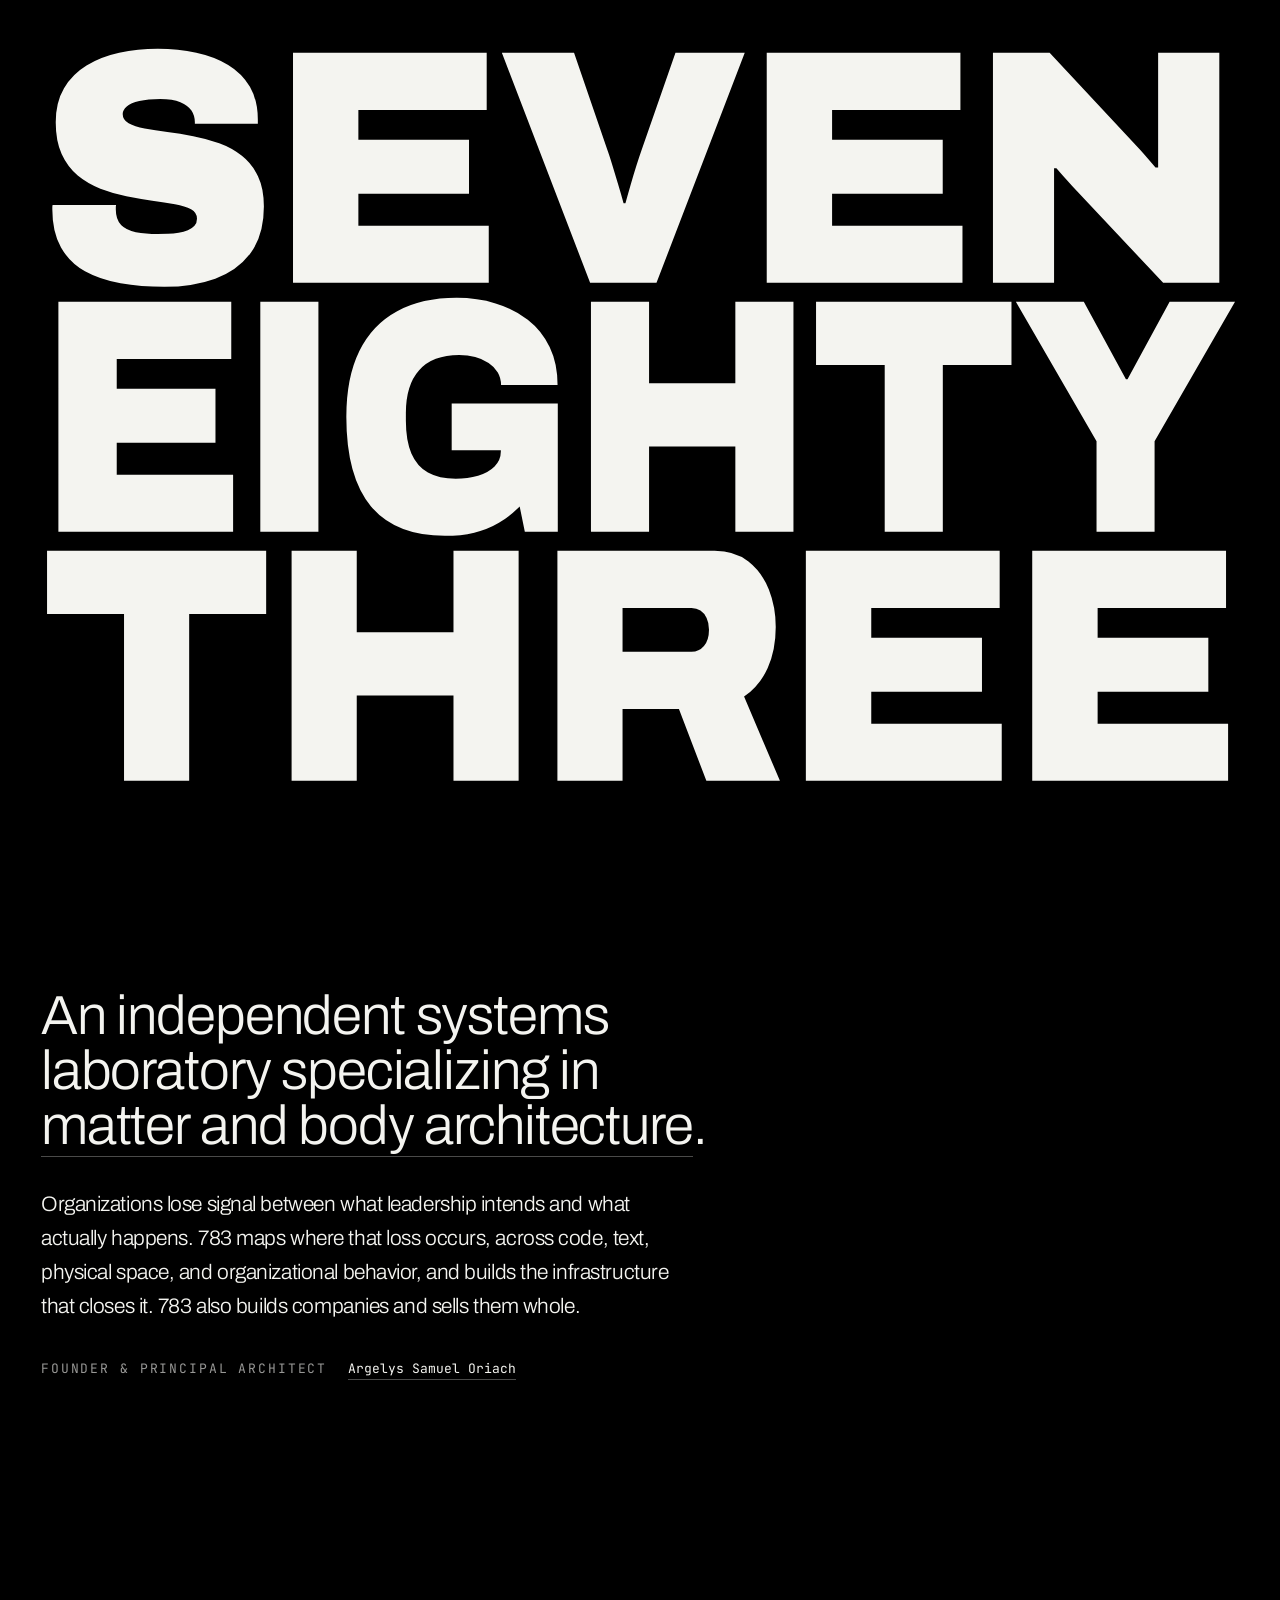
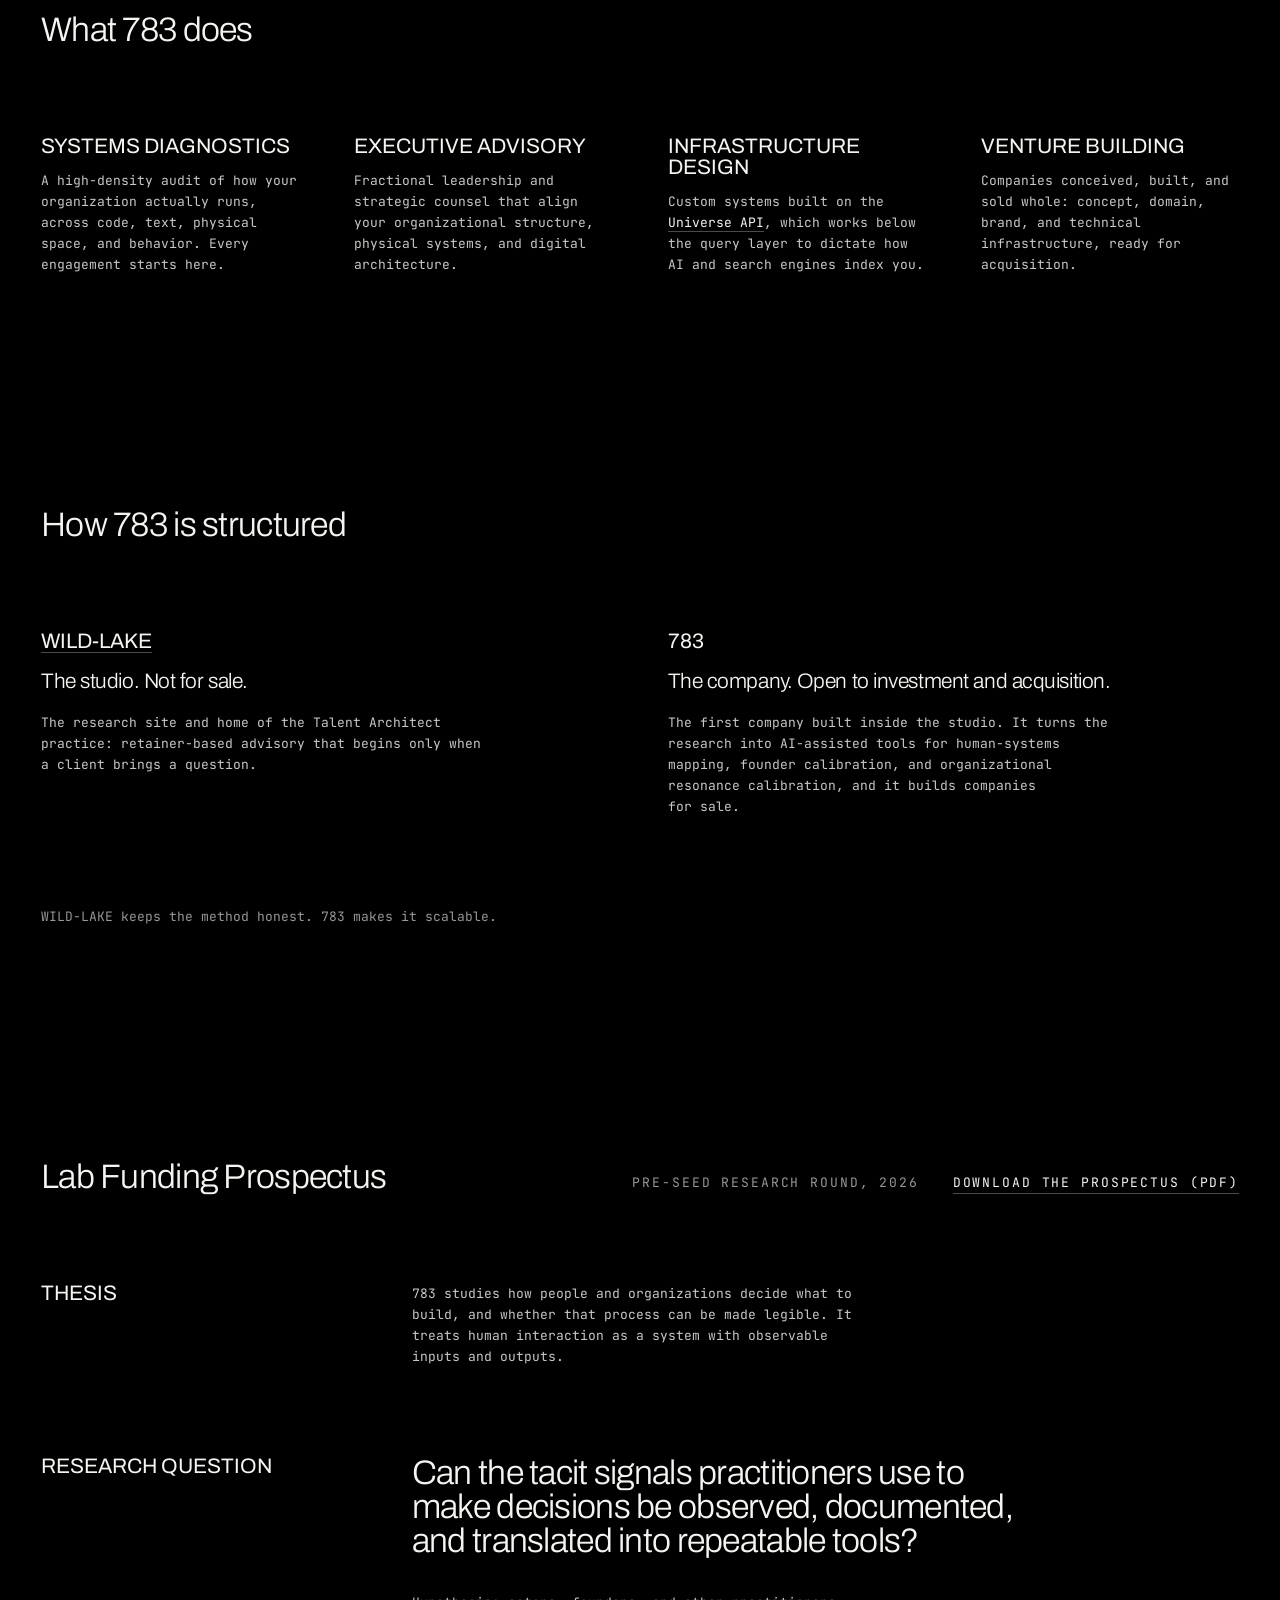
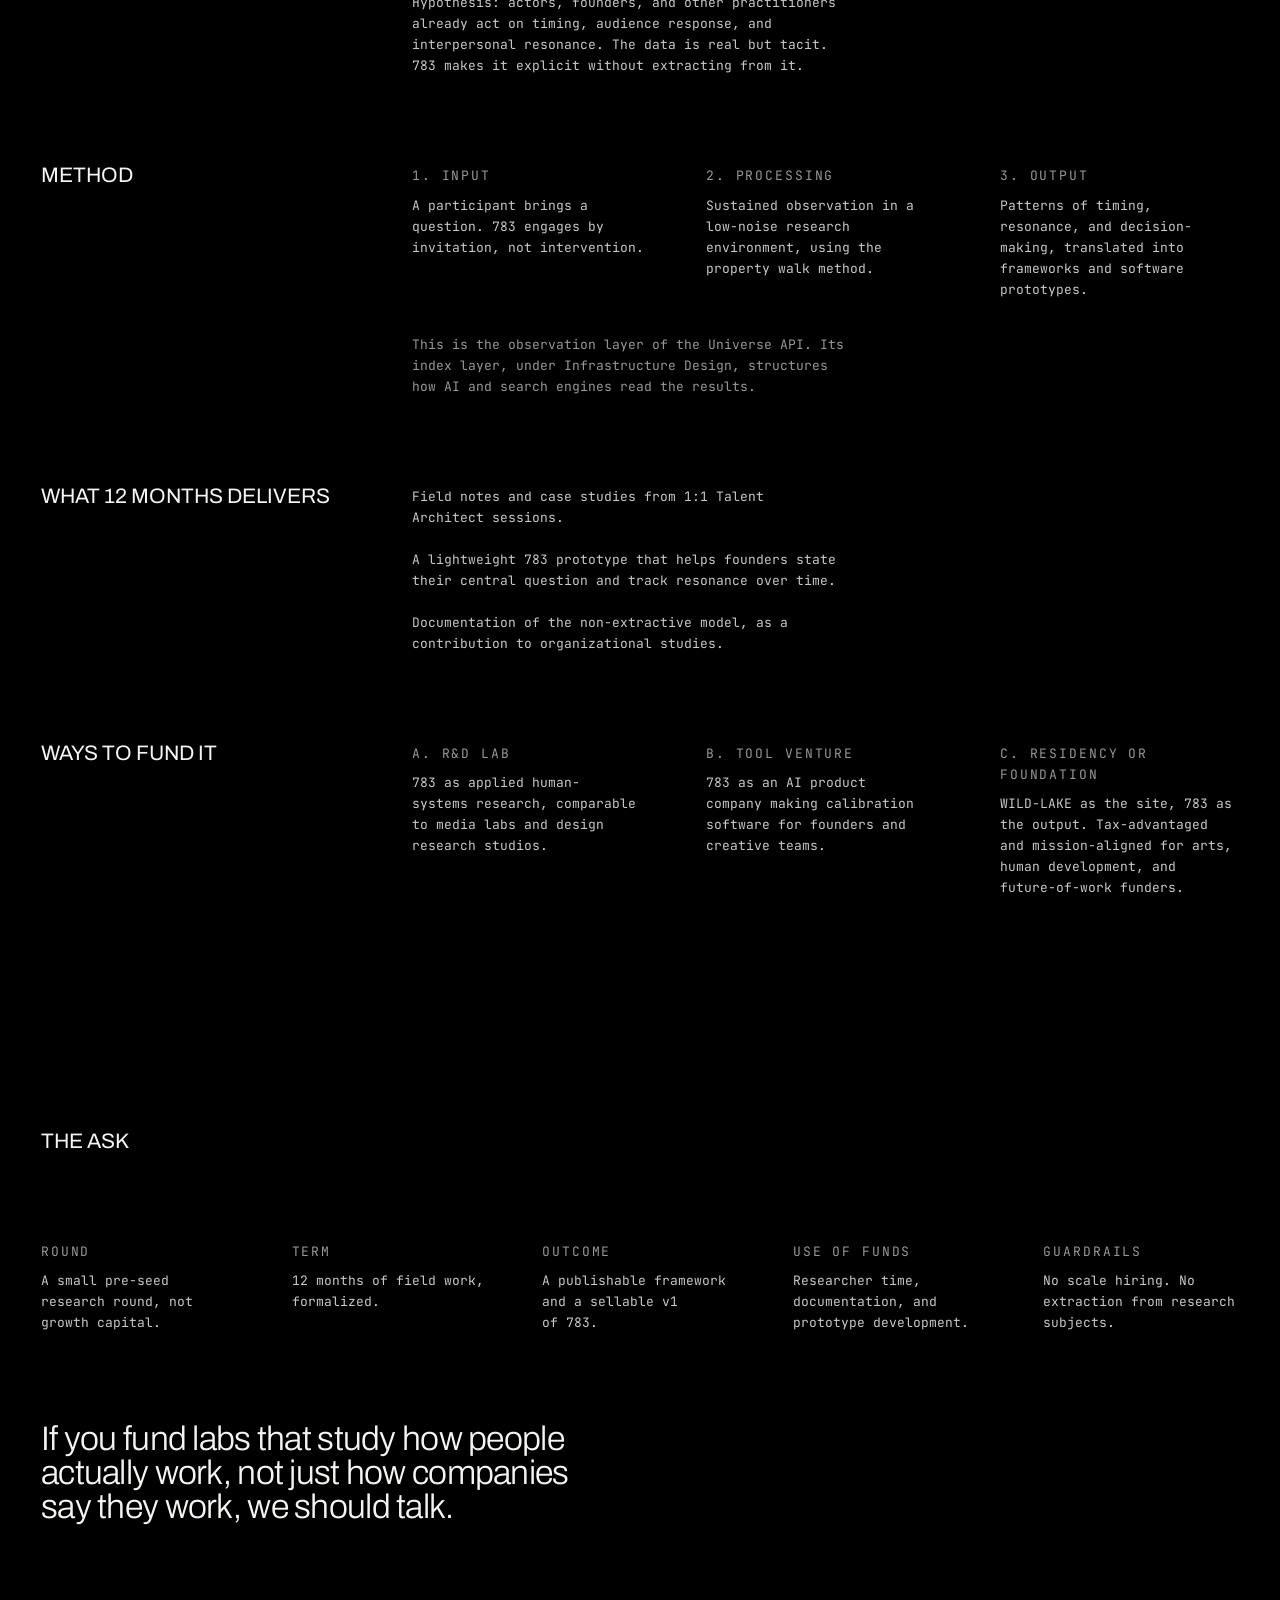
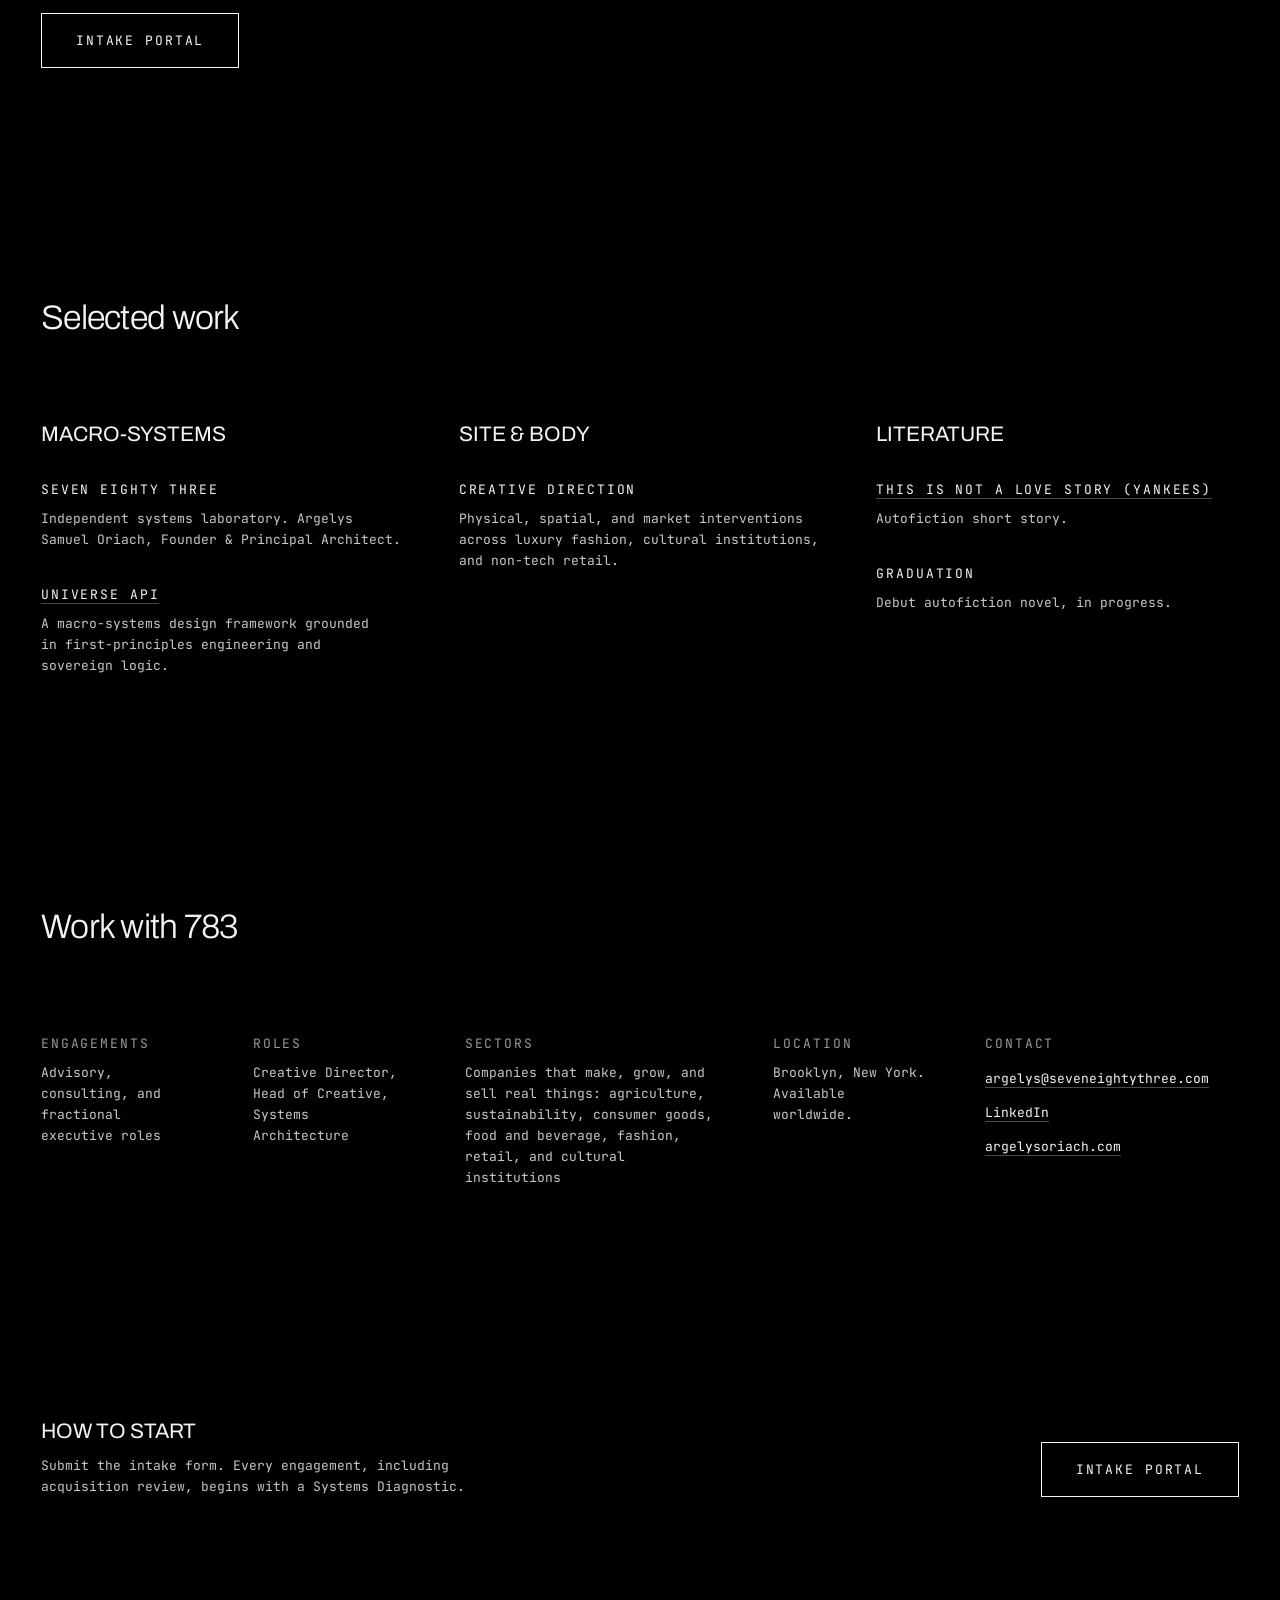
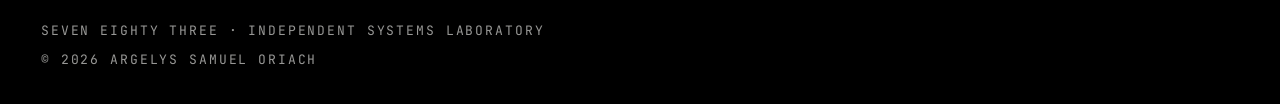
==== commit 1771d5d5: "Replace website with corrected v2 upload" ====
--- a/seven-eighty-three-website 6/index.html
+++ b/seven-eighty-three-website 6/index.html
@@ -22,12 +22,467 @@
   <meta property="twitter:description" content="Seven Eighty Three (783) is an independent systems laboratory specializing in matter and body architecture. It conceives companies, builds them, and packages them for sale. Founder and Principal Architect: Argelys Samuel Oriach.">
   <meta property="twitter:image" content="https://argelysoriach.com/og-image.jpg">
 
-  <link rel="preconnect" href="https://fonts.googleapis.com">
-  <link rel="preconnect" href="https://fonts.gstatic.com" crossorigin>
-  <link href="https://fonts.googleapis.com/css2?family=Archivo:wdth,wght@62..125,100..900&family=JetBrains+Mono:wght@400&display=swap" rel="stylesheet">
-  
-  <!-- Deployment Link -->
-  <link rel="stylesheet" href="global.css?v=2026-11-01">
+  <style>
+/* house fonts, self-hosted: Archivo variable (wght 100-900, wdth 62-125) and JetBrains Mono */
+@font-face {
+  font-family: 'Archivo';
+  src: url([data-uri]) format('woff2');
+  font-style: normal;
+  font-weight: 100 900;
+  font-stretch: 62% 125%;
+  font-display: block;
+}
+
+@font-face {
+  font-family: 'JetBrains Mono';
+  src: url([data-uri]) format('woff2');
+  font-style: normal;
+  font-weight: 100 800;
+  font-display: block;
+}
+
+/* Seven Eighty Three. One system: every size, step and gap below is a Fibonacci number.
+   Tokens live here and nowhere else. The monolith keeps its own rules, untouched. */
+
+:root {
+  /* palette */
+  --void: #000000;
+  --ink: #F4F4F0;
+  --ink-2: rgba(244, 244, 240, 0.82);   /* running text */
+  --ink-3: rgba(244, 244, 240, 0.62);   /* labels, notes */
+  --line: rgba(244, 244, 240, 0.3);    /* underlines */
+
+  /* type: two families, two weights, one width */
+  --sans: Archivo, system-ui, sans-serif;
+  --mono: 'JetBrains Mono', ui-monospace, monospace;
+  --light: 300;
+  --regular: 400;
+  --t-13: 13px;
+  --t-21: 21px;
+  --t-34: 34px;
+  --t-55: 55px;
+  --lh-solid: 1;          /* display and titles */
+  --lh-text: 1.618;       /* phi: 13/21 and 21/34 */
+  --track-display: -0.021em;
+  --track-caps: 0.144em;
+
+  /* space */
+  --s-8: 8px;
+  --s-13: 13px;
+  --s-21: 21px;
+  --s-34: 34px;
+  --s-55: 55px;
+  --s-89: 89px;
+  --s-144: 144px;
+  --s-233: 233px;
+
+  /* the monolith's own side margin, so every column aligns with the slab */
+  --gutter: clamp(20px, 3.2vw, 56px);
+
+  /* roles: each climbs one Fibonacci step per breakpoint */
+  --display: var(--t-34);
+  --quote: var(--t-21);
+  --block: var(--s-34);
+  --section: var(--s-89);
+}
+
+@media (min-width: 768px) {
+  :root {
+    --display: var(--t-55);
+    --quote: var(--t-34);
+    --block: var(--s-55);
+    --section: var(--s-144);
+  }
+}
+
+@media (min-width: 1200px) {
+  :root {
+    --block: var(--s-89);
+    --section: var(--s-233);
+  }
+}
+
+*, *::before, *::after {
+  box-sizing: border-box;
+}
+
+html, body {
+  margin: 0;
+  padding: 0;
+  background: var(--void);
+}
+
+body {
+  min-height: 100dvh;
+  display: flex;
+  flex-direction: column;
+  color: var(--ink);
+  font-family: var(--mono);
+  font-size: var(--t-13);
+  line-height: var(--lh-text);
+  -webkit-font-smoothing: antialiased;
+  text-rendering: optimizeLegibility;
+}
+
+h2, h3, h4, p, ol, ul, dl, dd {
+  margin: 0;
+}
+
+h2, h3, h4 {
+  font: inherit;
+}
+
+ol, ul {
+  padding: 0;
+  list-style: none;
+}
+
+a {
+  color: var(--ink);
+  text-decoration: none;
+  border-bottom: 1px solid var(--line);
+  transition: border-color 0.2s, color 0.2s;
+}
+
+a:hover {
+  color: var(--ink-3);
+  border-bottom-color: var(--ink);
+}
+
+a:focus-visible {
+  outline: 1px solid var(--ink);
+  outline-offset: 4px;
+}
+
+::selection {
+  background: var(--ink);
+  color: var(--void);
+}
+
+/* ---------- the monolith (unchanged) ---------- */
+
+.cap {
+  width: 100%;
+  margin: 0 auto;
+  padding: clamp(20px, 4vh, 48px) clamp(20px, 3.2vw, 56px) 0;
+}
+
+.mark { 
+  display: flex; 
+  flex-direction: column; 
+  max-width: 100%; 
+  margin: 0 auto; 
+}
+
+.mark svg { 
+  display: block; 
+  width: 100%; 
+  height: auto; 
+  overflow: visible; 
+}
+
+.mark text {
+  font-family: Archivo, system-ui, sans-serif;
+  font-weight: 900;
+  font-stretch: 125%;
+  font-variation-settings: 'wdth' 125, 'wght' 900;
+  fill: #F4F4F0;
+}
+
+/* the first screen is the monolith alone */
+.cap {
+  min-height: 100vh;
+  min-height: 100svh;
+}
+
+/* ---------- four type styles ---------- */
+
+/* display: Archivo light, set solid */
+.lab-statement,
+.section-header,
+.p-quote,
+.p-close {
+  font-family: var(--sans);
+  font-weight: var(--light);
+  line-height: var(--lh-solid);
+  letter-spacing: var(--track-display);
+  color: var(--ink);
+  text-wrap: balance;
+}
+
+.lab-statement { font-size: var(--display); max-width: 13em; }
+.section-header { font-size: var(--t-34); }
+.p-quote,
+.p-close { font-size: var(--quote); max-width: 21em; }
+
+/* lead: Archivo light, 21 on 34 */
+.lab-venture,
+.duo-lead {
+  max-width: 34em;
+  font-family: var(--sans);
+  font-weight: var(--light);
+  font-size: var(--t-21);
+  letter-spacing: var(--track-display);
+  color: var(--ink);
+  text-wrap: balance;
+}
+
+/* title: Archivo caps, 21 */
+.svc-title,
+.pillar-title,
+.p-title {
+  font-family: var(--sans);
+  font-weight: var(--regular);
+  font-size: var(--t-21);
+  line-height: var(--lh-solid);
+  text-transform: uppercase;
+  color: var(--ink);
+}
+
+/* label: mono caps, 13 */
+.meta-label,
+.pillar-name,
+.p-meta,
+dt,
+.cta,
+.terminal {
+  font-family: var(--mono);
+  font-weight: var(--regular);
+  font-size: var(--t-13);
+  line-height: var(--lh-text);
+  letter-spacing: var(--track-caps);
+  text-transform: uppercase;
+  color: var(--ink-3);
+}
+
+.pillar-name { color: var(--ink); }
+
+/* text: mono 13 on 21, inherited from body */
+:where(.services p, .p-body, .duo-item p, .pillar-item p, dd, .intake-copy p) {
+  color: var(--ink-2);
+  text-wrap: pretty;
+}
+
+:where(.services p, .p-body p, .p-list, .duo-item p, .intake-copy p) {
+  max-width: 34em;
+}
+
+.p-note,
+.duo-note { color: var(--ink-3); }
+
+/* ---------- frame ---------- */
+
+.container {
+  width: 100%;
+  max-width: 1597px;
+  margin: 0 auto;
+  padding: var(--block) var(--gutter);
+  display: flex;
+  flex-direction: column;
+  gap: var(--section);
+}
+
+.section-header { margin-bottom: var(--block); }
+
+.footer {
+  margin-top: auto;
+  padding: var(--s-34) var(--gutter);
+}
+
+.terminal {
+  display: flex;
+  flex-direction: column;
+  gap: var(--s-8);
+}
+
+.visually-hidden {
+  position: absolute;
+  width: 1px;
+  height: 1px;
+  margin: -1px;
+  padding: 0;
+  overflow: hidden;
+  clip: rect(0 0 0 0);
+  white-space: nowrap;
+  border: 0;
+}
+
+/* ---------- about ---------- */
+
+.lab-is {
+  display: flex;
+  flex-direction: column;
+  gap: var(--s-34);
+}
+
+.lab-principal {
+  display: flex;
+  flex-wrap: wrap;
+  align-items: baseline;
+  gap: var(--s-8) var(--s-21);
+}
+
+/* ---------- grids ---------- */
+
+.services,
+.duo,
+.pillars-grid {
+  display: grid;
+  grid-template-columns: 1fr;
+  gap: var(--block) var(--s-55);
+}
+
+.p-cells,
+.p-terms,
+.facts {
+  display: grid;
+  grid-template-columns: 1fr;
+  gap: var(--s-34) var(--s-55);
+}
+
+@media (min-width: 768px) {
+  .services,
+  .duo,
+  .p-terms,
+  .facts { grid-template-columns: repeat(2, 1fr); }
+  .pillars-grid,
+  .p-cells--3 { grid-template-columns: repeat(3, 1fr); }
+}
+
+@media (min-width: 1200px) {
+  .services { grid-template-columns: repeat(4, 1fr); }
+  .p-terms { grid-template-columns: repeat(5, 1fr); }
+  .facts { grid-template-columns: 1fr 1fr 1.618fr 1fr 1.618fr; }
+}
+
+.services li,
+.duo-item,
+.pillar {
+  display: flex;
+  flex-direction: column;
+  gap: var(--s-13);
+}
+
+.pillar { gap: var(--s-34); }
+
+.p-cell,
+.p-terms div,
+.facts div,
+.pillar-item {
+  display: flex;
+  flex-direction: column;
+  gap: var(--s-8);
+}
+
+.duo-note { margin-top: var(--block); }
+
+.facts dd a {
+  line-height: var(--s-34);
+  overflow-wrap: anywhere;
+}
+
+/* ---------- the prospectus ---------- */
+
+.prospectus {
+  display: flex;
+  flex-direction: column;
+  scroll-margin-top: var(--s-21);
+}
+
+.p-head {
+  display: flex;
+  flex-wrap: wrap;
+  justify-content: space-between;
+  align-items: flex-end;
+  gap: var(--s-13) var(--s-55);
+}
+
+.p-head .section-header { margin-bottom: 0; }
+
+.p-meta {
+  display: flex;
+  flex-wrap: wrap;
+  align-items: baseline;
+  gap: var(--s-8) var(--s-34);
+}
+
+.p-sec {
+  display: grid;
+  grid-template-columns: 1fr;
+  gap: var(--s-21) var(--s-55);
+  padding-top: var(--block);
+}
+
+@media (min-width: 1200px) {
+  /* title and body in phi squared */
+  .p-sec { grid-template-columns: minmax(0, 1fr) minmax(0, 2.618fr); }
+}
+
+.p-body {
+  min-width: 0;
+  display: flex;
+  flex-direction: column;
+  gap: var(--s-34);
+}
+
+.p-list {
+  display: flex;
+  flex-direction: column;
+  gap: var(--s-21);
+}
+
+.p-ask {
+  display: flex;
+  flex-direction: column;
+  gap: var(--block);
+  padding-top: var(--section);
+}
+
+/* ---------- work with 783 ---------- */
+
+.intake {
+  display: flex;
+  flex-wrap: wrap;
+  align-items: flex-end;
+  justify-content: space-between;
+  gap: var(--s-34) var(--s-55);
+  margin-top: var(--section);
+}
+
+.intake-copy {
+  display: flex;
+  flex-direction: column;
+  gap: var(--s-13);
+}
+
+.cta-row {
+  display: flex;
+  flex-wrap: wrap;
+  gap: var(--s-13) var(--s-21);
+}
+
+.cta {
+  display: inline-flex;
+  align-items: center;
+  justify-content: center;
+  min-height: var(--s-55);
+  padding: 0 var(--s-34);
+  border: 1px solid var(--ink);
+  color: var(--ink);
+  transition: background-color 0.4s ease, color 0.4s ease;
+}
+
+.cta:hover,
+.cta:focus-visible {
+  background: var(--ink);
+  color: var(--void);
+  border-color: var(--ink);
+}
+
+@media (prefers-reduced-motion: reduce) {
+  .cta { transition: none; }
+}
+  </style>
   
   <!-- Schema.org JSON-LD -->
   <script type="application/ld+json">
@@ -79,31 +534,27 @@
       </div>
     </section>
 
-    <div class="rule"></div>
-
     <section id="capabilities" aria-labelledby="cap-h">
       <h2 class="section-header" id="cap-h">What 783 does</h2>
       <ol class="services">
         <li>
-          <h3 class="svc-title"><span class="svc-num" aria-hidden="true">01</span> Systems Diagnostics</h3>
+          <h3 class="svc-title">Systems Diagnostics</h3>
           <p>A high-density audit of how your organization actually runs, across code, text, physical space, and behavior. Every engagement starts here.</p>
         </li>
         <li>
-          <h3 class="svc-title"><span class="svc-num" aria-hidden="true">02</span> Executive Advisory</h3>
+          <h3 class="svc-title">Executive Advisory</h3>
           <p>Fractional leadership and strategic counsel that align your organizational structure, physical systems, and digital architecture.</p>
         </li>
         <li>
-          <h3 class="svc-title"><span class="svc-num" aria-hidden="true">03</span> Infrastructure Design</h3>
+          <h3 class="svc-title">Infrastructure Design</h3>
           <p>Custom systems built on the <a href="https://argelysoriach.com/universe-api/">Universe API</a>, which works below the query layer to dictate how AI and search engines index you.</p>
         </li>
         <li>
-          <h3 class="svc-title"><span class="svc-num" aria-hidden="true">04</span> Venture Building</h3>
+          <h3 class="svc-title">Venture Building</h3>
           <p>Companies conceived, built, and sold whole: concept, domain, brand, and technical infrastructure, ready for acquisition.</p>
         </li>
       </ol>
     </section>
-
-    <div class="rule"></div>
 
     <section id="structure" aria-labelledby="structure-h">
       <h2 class="section-header" id="structure-h">How 783 is structured</h2>
@@ -121,8 +572,6 @@
       </div>
       <p class="duo-note">WILD-LAKE keeps the method honest. 783 makes it scalable.</p>
     </section>
-
-    <div class="rule"></div>
 
     <section class="prospectus" id="prospectus" aria-labelledby="prospectus-h">
       <div class="p-head">
@@ -197,8 +646,6 @@
         </div>
       </div>
     </section>
-
-    <div class="rule"></div>
 
     <section id="deployments" aria-labelledby="deployments-h">
       <h2 class="section-header" id="deployments-h">Selected work</h2>
@@ -235,8 +682,6 @@
       </div>
     </section>
 
-    <div class="rule"></div>
-
     <section id="engagement" aria-labelledby="engagement-h">
       <h2 class="section-header" id="engagement-h">Work with 783</h2>
       <dl class="facts">
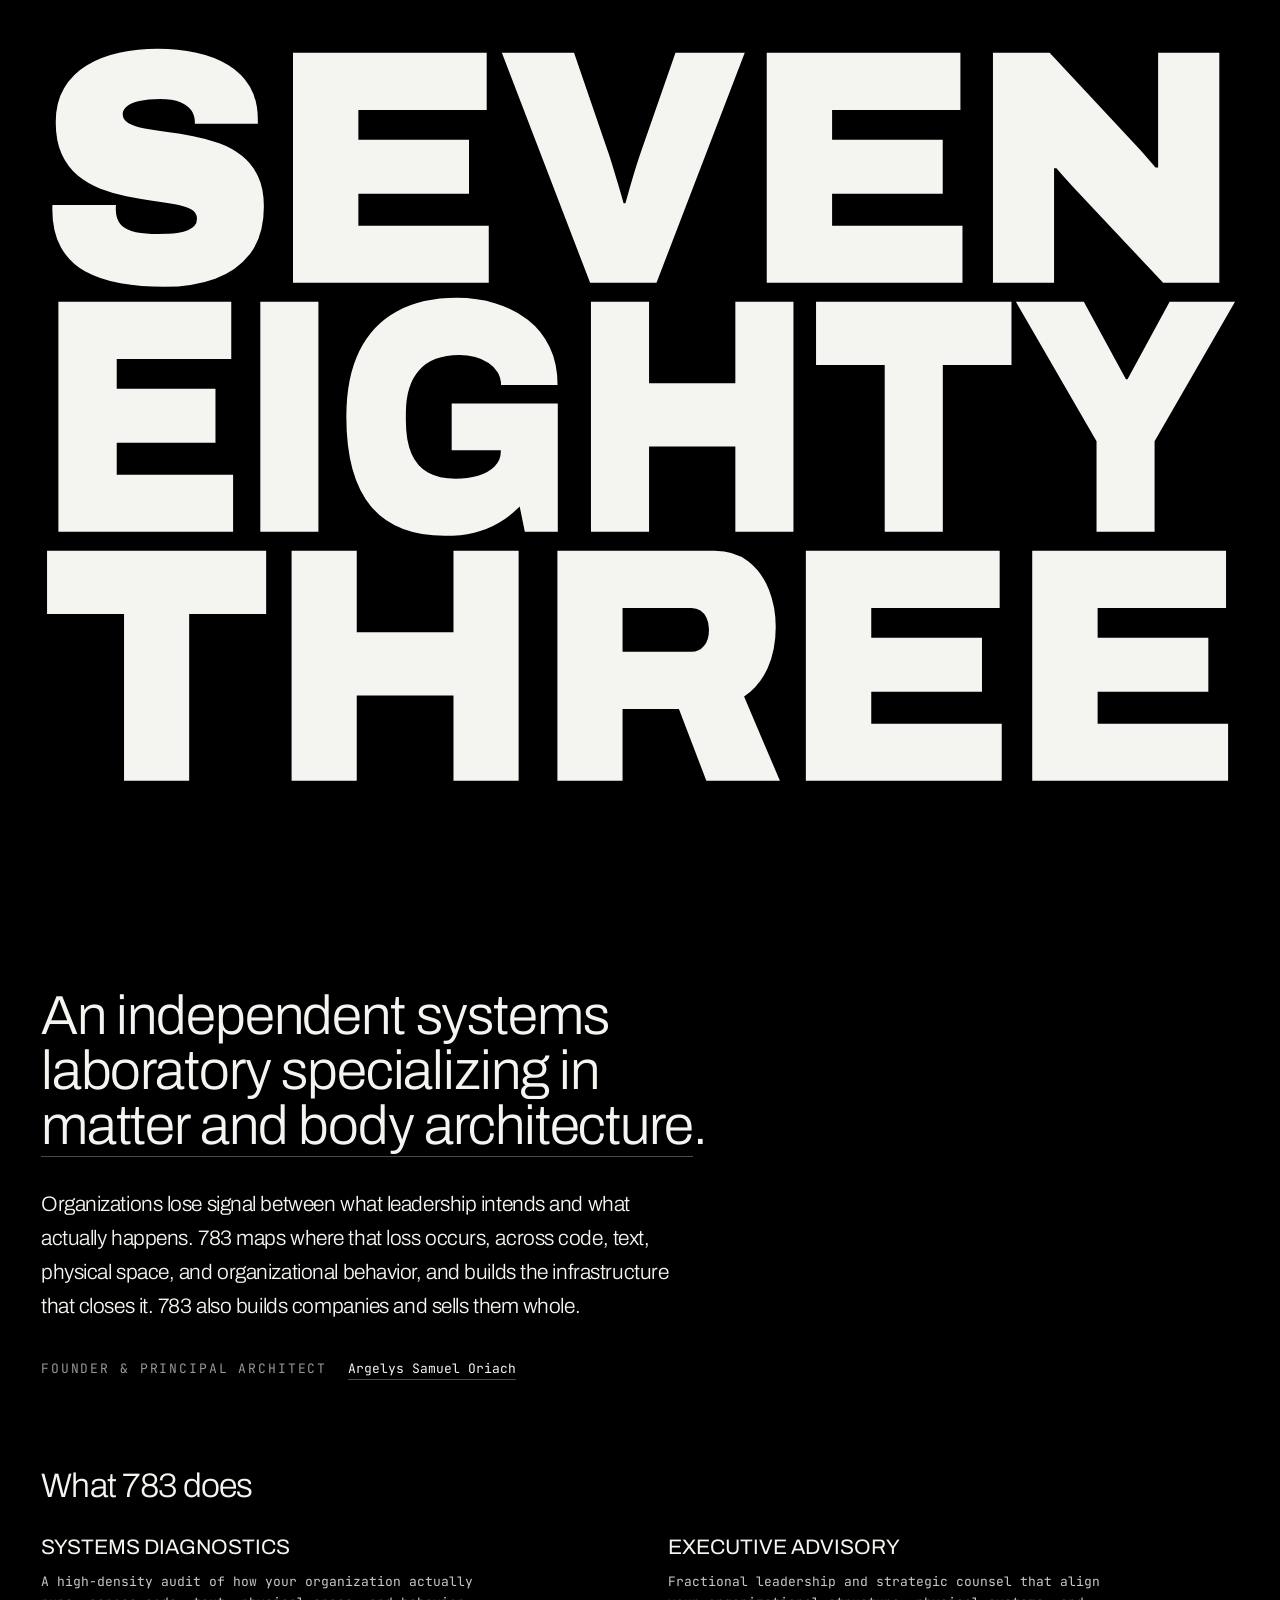
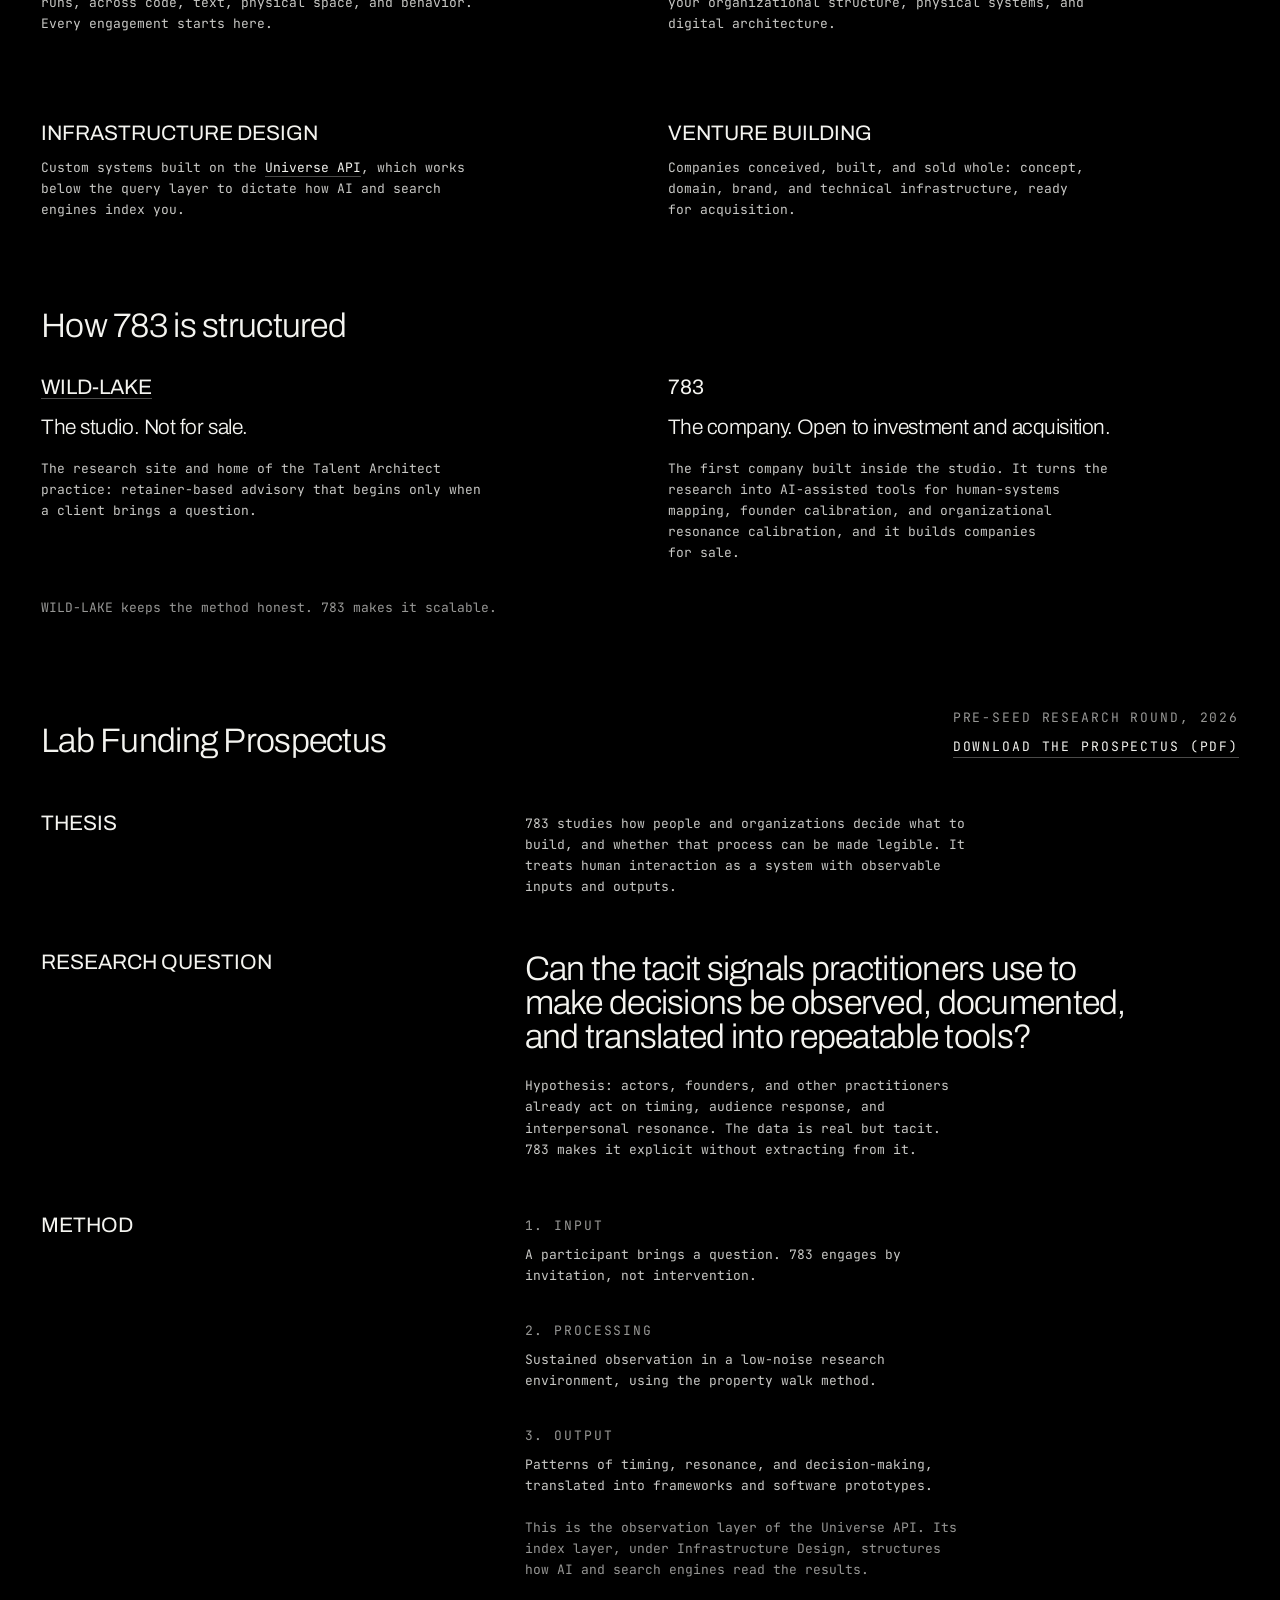
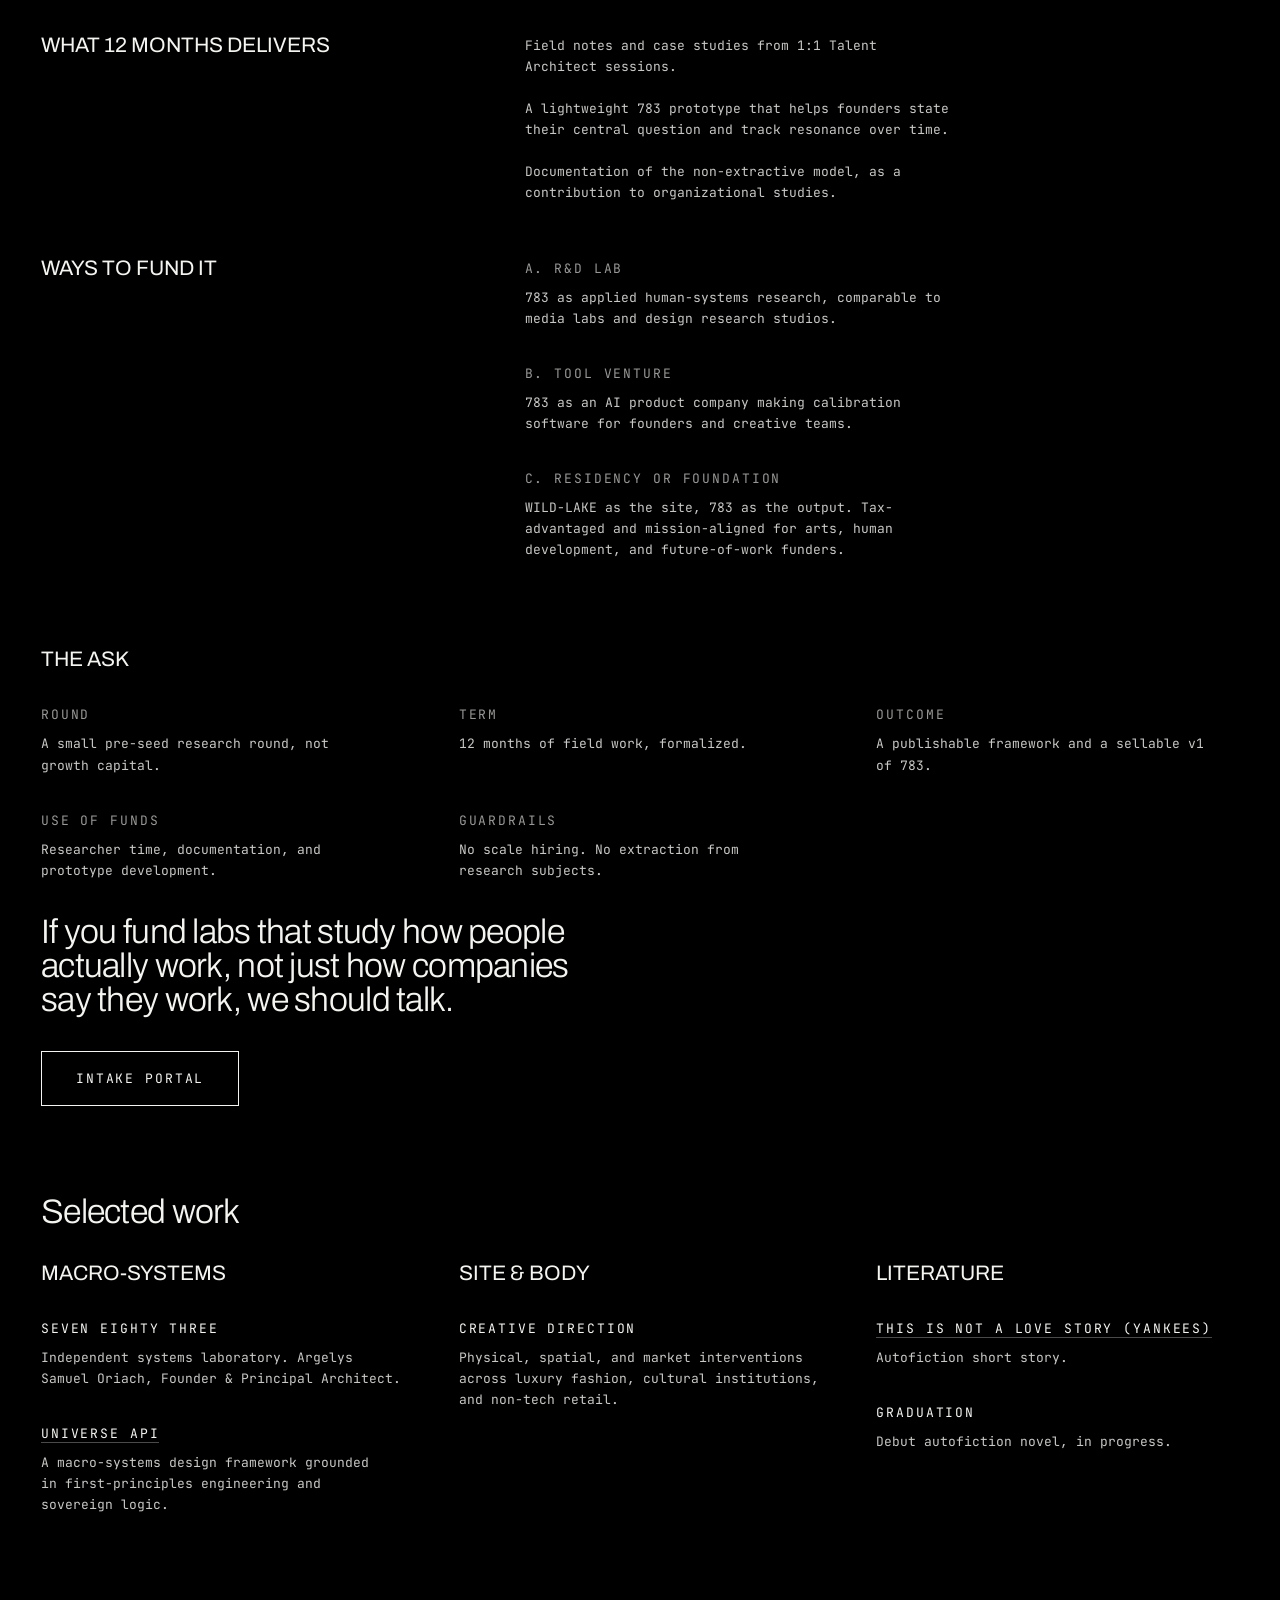
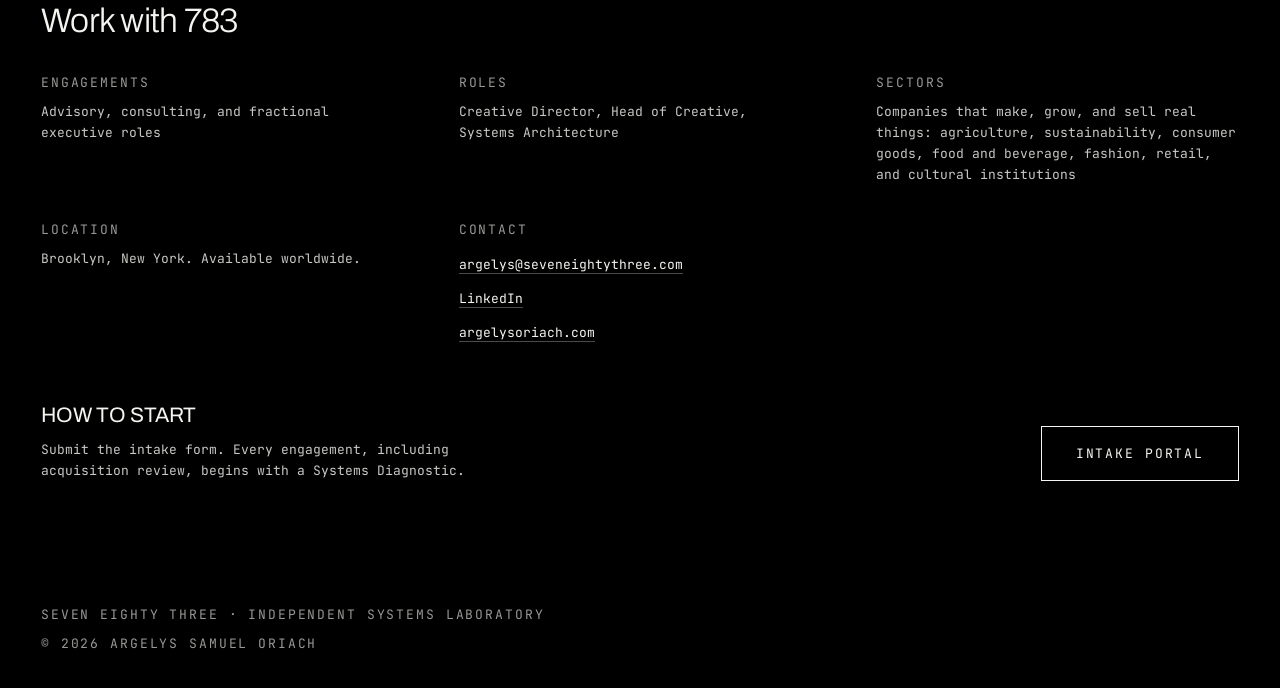
==== commit fe784c1c: "Serve site styling and fonts as external assets" ====
--- a/seven-eighty-three-website 6/index.html
+++ b/seven-eighty-three-website 6/index.html
@@ -22,467 +22,7 @@
   <meta property="twitter:description" content="Seven Eighty Three (783) is an independent systems laboratory specializing in matter and body architecture. It conceives companies, builds them, and packages them for sale. Founder and Principal Architect: Argelys Samuel Oriach.">
   <meta property="twitter:image" content="https://argelysoriach.com/og-image.jpg">
 
-  <style>
-/* house fonts, self-hosted: Archivo variable (wght 100-900, wdth 62-125) and JetBrains Mono */
-@font-face {
-  font-family: 'Archivo';
-  src: url([data-uri]) format('woff2');
-  font-style: normal;
-  font-weight: 100 900;
-  font-stretch: 62% 125%;
-  font-display: block;
-}
-
-@font-face {
-  font-family: 'JetBrains Mono';
-  src: url([data-uri]) format('woff2');
-  font-style: normal;
-  font-weight: 100 800;
-  font-display: block;
-}
-
-/* Seven Eighty Three. One system: every size, step and gap below is a Fibonacci number.
-   Tokens live here and nowhere else. The monolith keeps its own rules, untouched. */
-
-:root {
-  /* palette */
-  --void: #000000;
-  --ink: #F4F4F0;
-  --ink-2: rgba(244, 244, 240, 0.82);   /* running text */
-  --ink-3: rgba(244, 244, 240, 0.62);   /* labels, notes */
-  --line: rgba(244, 244, 240, 0.3);    /* underlines */
-
-  /* type: two families, two weights, one width */
-  --sans: Archivo, system-ui, sans-serif;
-  --mono: 'JetBrains Mono', ui-monospace, monospace;
-  --light: 300;
-  --regular: 400;
-  --t-13: 13px;
-  --t-21: 21px;
-  --t-34: 34px;
-  --t-55: 55px;
-  --lh-solid: 1;          /* display and titles */
-  --lh-text: 1.618;       /* phi: 13/21 and 21/34 */
-  --track-display: -0.021em;
-  --track-caps: 0.144em;
-
-  /* space */
-  --s-8: 8px;
-  --s-13: 13px;
-  --s-21: 21px;
-  --s-34: 34px;
-  --s-55: 55px;
-  --s-89: 89px;
-  --s-144: 144px;
-  --s-233: 233px;
-
-  /* the monolith's own side margin, so every column aligns with the slab */
-  --gutter: clamp(20px, 3.2vw, 56px);
-
-  /* roles: each climbs one Fibonacci step per breakpoint */
-  --display: var(--t-34);
-  --quote: var(--t-21);
-  --block: var(--s-34);
-  --section: var(--s-89);
-}
-
-@media (min-width: 768px) {
-  :root {
-    --display: var(--t-55);
-    --quote: var(--t-34);
-    --block: var(--s-55);
-    --section: var(--s-144);
-  }
-}
-
-@media (min-width: 1200px) {
-  :root {
-    --block: var(--s-89);
-    --section: var(--s-233);
-  }
-}
-
-*, *::before, *::after {
-  box-sizing: border-box;
-}
-
-html, body {
-  margin: 0;
-  padding: 0;
-  background: var(--void);
-}
-
-body {
-  min-height: 100dvh;
-  display: flex;
-  flex-direction: column;
-  color: var(--ink);
-  font-family: var(--mono);
-  font-size: var(--t-13);
-  line-height: var(--lh-text);
-  -webkit-font-smoothing: antialiased;
-  text-rendering: optimizeLegibility;
-}
-
-h2, h3, h4, p, ol, ul, dl, dd {
-  margin: 0;
-}
-
-h2, h3, h4 {
-  font: inherit;
-}
-
-ol, ul {
-  padding: 0;
-  list-style: none;
-}
-
-a {
-  color: var(--ink);
-  text-decoration: none;
-  border-bottom: 1px solid var(--line);
-  transition: border-color 0.2s, color 0.2s;
-}
-
-a:hover {
-  color: var(--ink-3);
-  border-bottom-color: var(--ink);
-}
-
-a:focus-visible {
-  outline: 1px solid var(--ink);
-  outline-offset: 4px;
-}
-
-::selection {
-  background: var(--ink);
-  color: var(--void);
-}
-
-/* ---------- the monolith (unchanged) ---------- */
-
-.cap {
-  width: 100%;
-  margin: 0 auto;
-  padding: clamp(20px, 4vh, 48px) clamp(20px, 3.2vw, 56px) 0;
-}
-
-.mark { 
-  display: flex; 
-  flex-direction: column; 
-  max-width: 100%; 
-  margin: 0 auto; 
-}
-
-.mark svg { 
-  display: block; 
-  width: 100%; 
-  height: auto; 
-  overflow: visible; 
-}
-
-.mark text {
-  font-family: Archivo, system-ui, sans-serif;
-  font-weight: 900;
-  font-stretch: 125%;
-  font-variation-settings: 'wdth' 125, 'wght' 900;
-  fill: #F4F4F0;
-}
-
-/* the first screen is the monolith alone */
-.cap {
-  min-height: 100vh;
-  min-height: 100svh;
-}
-
-/* ---------- four type styles ---------- */
-
-/* display: Archivo light, set solid */
-.lab-statement,
-.section-header,
-.p-quote,
-.p-close {
-  font-family: var(--sans);
-  font-weight: var(--light);
-  line-height: var(--lh-solid);
-  letter-spacing: var(--track-display);
-  color: var(--ink);
-  text-wrap: balance;
-}
-
-.lab-statement { font-size: var(--display); max-width: 13em; }
-.section-header { font-size: var(--t-34); }
-.p-quote,
-.p-close { font-size: var(--quote); max-width: 21em; }
-
-/* lead: Archivo light, 21 on 34 */
-.lab-venture,
-.duo-lead {
-  max-width: 34em;
-  font-family: var(--sans);
-  font-weight: var(--light);
-  font-size: var(--t-21);
-  letter-spacing: var(--track-display);
-  color: var(--ink);
-  text-wrap: balance;
-}
-
-/* title: Archivo caps, 21 */
-.svc-title,
-.pillar-title,
-.p-title {
-  font-family: var(--sans);
-  font-weight: var(--regular);
-  font-size: var(--t-21);
-  line-height: var(--lh-solid);
-  text-transform: uppercase;
-  color: var(--ink);
-}
-
-/* label: mono caps, 13 */
-.meta-label,
-.pillar-name,
-.p-meta,
-dt,
-.cta,
-.terminal {
-  font-family: var(--mono);
-  font-weight: var(--regular);
-  font-size: var(--t-13);
-  line-height: var(--lh-text);
-  letter-spacing: var(--track-caps);
-  text-transform: uppercase;
-  color: var(--ink-3);
-}
-
-.pillar-name { color: var(--ink); }
-
-/* text: mono 13 on 21, inherited from body */
-:where(.services p, .p-body, .duo-item p, .pillar-item p, dd, .intake-copy p) {
-  color: var(--ink-2);
-  text-wrap: pretty;
-}
-
-:where(.services p, .p-body p, .p-list, .duo-item p, .intake-copy p) {
-  max-width: 34em;
-}
-
-.p-note,
-.duo-note { color: var(--ink-3); }
-
-/* ---------- frame ---------- */
-
-.container {
-  width: 100%;
-  max-width: 1597px;
-  margin: 0 auto;
-  padding: var(--block) var(--gutter);
-  display: flex;
-  flex-direction: column;
-  gap: var(--section);
-}
-
-.section-header { margin-bottom: var(--block); }
-
-.footer {
-  margin-top: auto;
-  padding: var(--s-34) var(--gutter);
-}
-
-.terminal {
-  display: flex;
-  flex-direction: column;
-  gap: var(--s-8);
-}
-
-.visually-hidden {
-  position: absolute;
-  width: 1px;
-  height: 1px;
-  margin: -1px;
-  padding: 0;
-  overflow: hidden;
-  clip: rect(0 0 0 0);
-  white-space: nowrap;
-  border: 0;
-}
-
-/* ---------- about ---------- */
-
-.lab-is {
-  display: flex;
-  flex-direction: column;
-  gap: var(--s-34);
-}
-
-.lab-principal {
-  display: flex;
-  flex-wrap: wrap;
-  align-items: baseline;
-  gap: var(--s-8) var(--s-21);
-}
-
-/* ---------- grids ---------- */
-
-.services,
-.duo,
-.pillars-grid {
-  display: grid;
-  grid-template-columns: 1fr;
-  gap: var(--block) var(--s-55);
-}
-
-.p-cells,
-.p-terms,
-.facts {
-  display: grid;
-  grid-template-columns: 1fr;
-  gap: var(--s-34) var(--s-55);
-}
-
-@media (min-width: 768px) {
-  .services,
-  .duo,
-  .p-terms,
-  .facts { grid-template-columns: repeat(2, 1fr); }
-  .pillars-grid,
-  .p-cells--3 { grid-template-columns: repeat(3, 1fr); }
-}
-
-@media (min-width: 1200px) {
-  .services { grid-template-columns: repeat(4, 1fr); }
-  .p-terms { grid-template-columns: repeat(5, 1fr); }
-  .facts { grid-template-columns: 1fr 1fr 1.618fr 1fr 1.618fr; }
-}
-
-.services li,
-.duo-item,
-.pillar {
-  display: flex;
-  flex-direction: column;
-  gap: var(--s-13);
-}
-
-.pillar { gap: var(--s-34); }
-
-.p-cell,
-.p-terms div,
-.facts div,
-.pillar-item {
-  display: flex;
-  flex-direction: column;
-  gap: var(--s-8);
-}
-
-.duo-note { margin-top: var(--block); }
-
-.facts dd a {
-  line-height: var(--s-34);
-  overflow-wrap: anywhere;
-}
-
-/* ---------- the prospectus ---------- */
-
-.prospectus {
-  display: flex;
-  flex-direction: column;
-  scroll-margin-top: var(--s-21);
-}
-
-.p-head {
-  display: flex;
-  flex-wrap: wrap;
-  justify-content: space-between;
-  align-items: flex-end;
-  gap: var(--s-13) var(--s-55);
-}
-
-.p-head .section-header { margin-bottom: 0; }
-
-.p-meta {
-  display: flex;
-  flex-wrap: wrap;
-  align-items: baseline;
-  gap: var(--s-8) var(--s-34);
-}
-
-.p-sec {
-  display: grid;
-  grid-template-columns: 1fr;
-  gap: var(--s-21) var(--s-55);
-  padding-top: var(--block);
-}
-
-@media (min-width: 1200px) {
-  /* title and body in phi squared */
-  .p-sec { grid-template-columns: minmax(0, 1fr) minmax(0, 2.618fr); }
-}
-
-.p-body {
-  min-width: 0;
-  display: flex;
-  flex-direction: column;
-  gap: var(--s-34);
-}
-
-.p-list {
-  display: flex;
-  flex-direction: column;
-  gap: var(--s-21);
-}
-
-.p-ask {
-  display: flex;
-  flex-direction: column;
-  gap: var(--block);
-  padding-top: var(--section);
-}
-
-/* ---------- work with 783 ---------- */
-
-.intake {
-  display: flex;
-  flex-wrap: wrap;
-  align-items: flex-end;
-  justify-content: space-between;
-  gap: var(--s-34) var(--s-55);
-  margin-top: var(--section);
-}
-
-.intake-copy {
-  display: flex;
-  flex-direction: column;
-  gap: var(--s-13);
-}
-
-.cta-row {
-  display: flex;
-  flex-wrap: wrap;
-  gap: var(--s-13) var(--s-21);
-}
-
-.cta {
-  display: inline-flex;
-  align-items: center;
-  justify-content: center;
-  min-height: var(--s-55);
-  padding: 0 var(--s-34);
-  border: 1px solid var(--ink);
-  color: var(--ink);
-  transition: background-color 0.4s ease, color 0.4s ease;
-}
-
-.cta:hover,
-.cta:focus-visible {
-  background: var(--ink);
-  color: var(--void);
-  border-color: var(--ink);
-}
-
-@media (prefers-reduced-motion: reduce) {
-  .cta { transition: none; }
-}
-  </style>
+  <link rel="stylesheet" href="site.css?v=f8f1c703b174">
   
   <!-- Schema.org JSON-LD -->
   <script type="application/ld+json">
--- a/seven-eighty-three-website 6/site.css
+++ b/seven-eighty-three-website 6/site.css
@@ -0,0 +1,497 @@
+/* house fonts, self-hosted: Archivo variable (wght 100-900, wdth 62-125) and JetBrains Mono */
+@font-face {
+  font-family: 'Archivo';
+  src: url("fonts/5e1e695a0e7c549f.woff2") format('woff2');
+  font-style: normal;
+  font-weight: 100 900;
+  font-stretch: 62% 125%;
+  font-display: block;
+}
+
+@font-face {
+  font-family: 'JetBrains Mono';
+  src: url("fonts/98f8fe00a80d8a85.woff2") format('woff2');
+  font-style: normal;
+  font-weight: 100 800;
+  font-display: block;
+}
+
+/* Seven Eighty Three. One system: every size, step and gap below is a Fibonacci number.
+   Tokens live here and nowhere else. The monolith keeps its own rules, untouched. */
+
+:root {
+  /* palette */
+  --void: #000000;
+  --ink: #F4F4F0;
+  --ink-2: rgba(244, 244, 240, 0.82);   /* running text */
+  --ink-3: rgba(244, 244, 240, 0.62);   /* labels, notes */
+  --line: rgba(244, 244, 240, 0.3);    /* underlines */
+
+  /* type: two families, two weights, one width */
+  --sans: Archivo, system-ui, sans-serif;
+  --mono: 'JetBrains Mono', ui-monospace, monospace;
+  --light: 300;
+  --regular: 400;
+  --t-13: 13px;
+  --t-21: 21px;
+  --t-34: 34px;
+  --t-55: 55px;
+  --lh-solid: 1;          /* display and titles */
+  --lh-text: 1.618;       /* phi: 13/21 and 21/34 */
+  --track-display: -0.021em;
+  --track-caps: 0.144em;
+
+  /* space */
+  --s-8: 8px;
+  --s-13: 13px;
+  --s-21: 21px;
+  --s-34: 34px;
+  --s-55: 55px;
+  --s-89: 89px;
+  --s-144: 144px;
+  --s-233: 233px;
+
+  /* the monolith's own side margin, so every column aligns with the slab */
+  --gutter: clamp(20px, 3.2vw, 56px);
+
+  /* roles: each climbs one Fibonacci step per breakpoint */
+  --display: var(--t-34);
+  --quote: var(--t-21);
+  --block: var(--s-34);
+  --section: var(--s-89);
+}
+
+@media (min-width: 768px) {
+  :root {
+    --display: var(--t-55);
+    --quote: var(--t-34);
+    --block: var(--s-55);
+    --section: var(--s-144);
+  }
+}
+
+@media (min-width: 1200px) {
+  :root {
+    --block: var(--s-89);
+    --section: var(--s-233);
+  }
+}
+
+*, *::before, *::after {
+  box-sizing: border-box;
+}
+
+html, body {
+  margin: 0;
+  padding: 0;
+  background: var(--void);
+}
+
+body {
+  min-height: 100dvh;
+  display: flex;
+  flex-direction: column;
+  color: var(--ink);
+  font-family: var(--mono);
+  font-size: var(--t-13);
+  line-height: var(--lh-text);
+  -webkit-font-smoothing: antialiased;
+  text-rendering: optimizeLegibility;
+}
+
+h2, h3, h4, p, ol, ul, dl, dd {
+  margin: 0;
+}
+
+h2, h3, h4 {
+  font: inherit;
+}
+
+ol, ul {
+  padding: 0;
+  list-style: none;
+}
+
+a {
+  color: var(--ink);
+  text-decoration: none;
+  border-bottom: 1px solid var(--line);
+  transition: border-color 0.2s, color 0.2s;
+}
+
+a:hover {
+  color: var(--ink-3);
+  border-bottom-color: var(--ink);
+}
+
+a:focus-visible {
+  outline: 1px solid var(--ink);
+  outline-offset: 4px;
+}
+
+::selection {
+  background: var(--ink);
+  color: var(--void);
+}
+
+/* ---------- the monolith (unchanged) ---------- */
+
+.cap {
+  width: 100%;
+  margin: 0 auto;
+  padding: clamp(20px, 4vh, 48px) clamp(20px, 3.2vw, 56px) 0;
+}
+
+.mark {
+  display: flex;
+  flex-direction: column;
+  max-width: 100%;
+  margin: 0 auto;
+}
+
+.mark svg {
+  display: block;
+  width: 100%;
+  height: auto;
+  overflow: visible;
+}
+
+.mark text {
+  font-family: Archivo, system-ui, sans-serif;
+  font-weight: 900;
+  font-stretch: 125%;
+  font-variation-settings: 'wdth' 125, 'wght' 900;
+  fill: #F4F4F0;
+}
+
+/* the first screen is the monolith alone */
+.cap {
+  min-height: 100vh;
+  min-height: 100svh;
+}
+
+/* ---------- four type styles ---------- */
+
+/* display: Archivo light, set solid */
+.lab-statement,
+.section-header,
+.p-quote,
+.p-close {
+  font-family: var(--sans);
+  font-weight: var(--light);
+  line-height: var(--lh-solid);
+  letter-spacing: var(--track-display);
+  color: var(--ink);
+  text-wrap: balance;
+}
+
+.lab-statement { font-size: var(--display); max-width: 13em; }
+.section-header { font-size: var(--t-34); }
+.p-quote,
+.p-close { font-size: var(--quote); max-width: 21em; }
+
+/* lead: Archivo light, 21 on 34 */
+.lab-venture,
+.duo-lead {
+  max-width: 34em;
+  font-family: var(--sans);
+  font-weight: var(--light);
+  font-size: var(--t-21);
+  letter-spacing: var(--track-display);
+  color: var(--ink);
+  text-wrap: balance;
+}
+
+/* title: Archivo caps, 21 */
+.svc-title,
+.pillar-title,
+.p-title {
+  font-family: var(--sans);
+  font-weight: var(--regular);
+  font-size: var(--t-21);
+  line-height: var(--lh-solid);
+  text-transform: uppercase;
+  color: var(--ink);
+}
+
+/* label: mono caps, 13 */
+.meta-label,
+.pillar-name,
+.p-meta,
+dt,
+.cta,
+.terminal {
+  font-family: var(--mono);
+  font-weight: var(--regular);
+  font-size: var(--t-13);
+  line-height: var(--lh-text);
+  letter-spacing: var(--track-caps);
+  text-transform: uppercase;
+  color: var(--ink-3);
+}
+
+.pillar-name { color: var(--ink); }
+
+/* text: mono 13 on 21, inherited from body */
+:where(.services p, .p-body, .duo-item p, .pillar-item p, dd, .intake-copy p) {
+  color: var(--ink-2);
+  text-wrap: pretty;
+}
+
+:where(.services p, .p-body p, .p-list, .duo-item p, .intake-copy p) {
+  max-width: 34em;
+}
+
+.p-note,
+.duo-note { color: var(--ink-3); }
+
+/* ---------- frame ---------- */
+
+.container {
+  width: 100%;
+  max-width: 1597px;
+  margin: 0 auto;
+  padding: var(--block) var(--gutter);
+  display: flex;
+  flex-direction: column;
+  gap: var(--section);
+}
+
+.section-header { margin-bottom: var(--block); }
+
+.footer {
+  margin-top: auto;
+  padding: var(--s-34) var(--gutter);
+}
+
+.terminal {
+  display: flex;
+  flex-direction: column;
+  gap: var(--s-8);
+}
+
+.visually-hidden {
+  position: absolute;
+  width: 1px;
+  height: 1px;
+  margin: -1px;
+  padding: 0;
+  overflow: hidden;
+  clip: rect(0 0 0 0);
+  white-space: nowrap;
+  border: 0;
+}
+
+/* ---------- about ---------- */
+
+.lab-is {
+  display: flex;
+  flex-direction: column;
+  gap: var(--s-34);
+}
+
+.lab-principal {
+  display: flex;
+  flex-wrap: wrap;
+  align-items: baseline;
+  gap: var(--s-8) var(--s-21);
+}
+
+/* ---------- grids ---------- */
+
+.services,
+.duo,
+.pillars-grid {
+  display: grid;
+  grid-template-columns: 1fr;
+  gap: var(--block) var(--s-55);
+}
+
+.p-cells,
+.p-terms,
+.facts {
+  display: grid;
+  grid-template-columns: 1fr;
+  gap: var(--s-34) var(--s-55);
+}
+
+@media (min-width: 768px) {
+  .services,
+  .duo,
+  .p-terms,
+  .facts { grid-template-columns: repeat(2, 1fr); }
+  .pillars-grid,
+  .p-cells--3 { grid-template-columns: repeat(3, 1fr); }
+}
+
+@media (min-width: 1200px) {
+  .services { grid-template-columns: repeat(4, 1fr); }
+  .p-terms { grid-template-columns: repeat(5, 1fr); }
+  .facts { grid-template-columns: 1fr 1fr 1.618fr 1fr 1.618fr; }
+}
+
+.services li,
+.duo-item,
+.pillar {
+  display: flex;
+  flex-direction: column;
+  gap: var(--s-13);
+}
+
+.pillar { gap: var(--s-34); }
+
+.p-cell,
+.p-terms div,
+.facts div,
+.pillar-item {
+  display: flex;
+  flex-direction: column;
+  gap: var(--s-8);
+}
+
+.duo-note { margin-top: var(--block); }
+
+.facts dd a {
+  line-height: var(--s-34);
+  overflow-wrap: anywhere;
+}
+
+/* ---------- the prospectus ---------- */
+
+.prospectus {
+  display: flex;
+  flex-direction: column;
+  scroll-margin-top: var(--s-21);
+}
+
+.p-head {
+  display: flex;
+  flex-wrap: wrap;
+  justify-content: space-between;
+  align-items: flex-end;
+  gap: var(--s-13) var(--s-55);
+}
+
+.p-head .section-header { margin-bottom: 0; }
+
+.p-meta {
+  display: flex;
+  flex-wrap: wrap;
+  align-items: baseline;
+  gap: var(--s-8) var(--s-34);
+}
+
+.p-sec {
+  display: grid;
+  grid-template-columns: 1fr;
+  gap: var(--s-21) var(--s-55);
+  padding-top: var(--block);
+}
+
+@media (min-width: 1200px) {
+  /* title and body in phi squared */
+  .p-sec { grid-template-columns: minmax(0, 1fr) minmax(0, 2.618fr); }
+}
+
+.p-body {
+  min-width: 0;
+  display: flex;
+  flex-direction: column;
+  gap: var(--s-34);
+}
+
+.p-list {
+  display: flex;
+  flex-direction: column;
+  gap: var(--s-21);
+}
+
+.p-ask {
+  display: flex;
+  flex-direction: column;
+  gap: var(--block);
+  padding-top: var(--section);
+}
+
+/* ---------- work with 783 ---------- */
+
+.intake {
+  display: flex;
+  flex-wrap: wrap;
+  align-items: flex-end;
+  justify-content: space-between;
+  gap: var(--s-34) var(--s-55);
+  margin-top: var(--section);
+}
+
+.intake-copy {
+  display: flex;
+  flex-direction: column;
+  gap: var(--s-13);
+}
+
+.cta-row {
+  display: flex;
+  flex-wrap: wrap;
+  gap: var(--s-13) var(--s-21);
+}
+
+.cta {
+  display: inline-flex;
+  align-items: center;
+  justify-content: center;
+  min-height: var(--s-55);
+  padding: 0 var(--s-34);
+  border: 1px solid var(--ink);
+  color: var(--ink);
+  transition: background-color 0.4s ease, color 0.4s ease;
+}
+
+.cta:hover,
+.cta:focus-visible {
+  background: var(--ink);
+  color: var(--void);
+  border-color: var(--ink);
+}
+
+@media (prefers-reduced-motion: reduce) {
+  .cta { transition: none; }
+}
+
+/* Content layout only: preserve the uploaded type, palette and monolith. */
+main.container {
+  gap: var(--s-89);
+}
+
+main .section-header { margin-bottom: var(--s-34); }
+main .p-head { gap: var(--s-21) var(--s-34); }
+main .p-sec { padding-top: var(--s-55); }
+main .p-body { gap: var(--s-21); }
+main .p-ask { padding-top: var(--s-89); gap: var(--s-34); }
+main .intake { margin-top: var(--s-55); }
+main .duo-note { margin-top: var(--s-34); }
+
+main :where(.services, .duo, .pillars-grid, .p-cells, .p-terms, .facts) {
+  gap: var(--s-34) var(--s-55);
+}
+main :where(.services li, .duo-item, .pillar, .p-cell, .p-terms div, .facts div) {
+  min-width: 0;
+}
+main .p-meta { flex-direction: column; align-items: flex-start; }
+
+@media (min-width: 768px) {
+  main .services { grid-template-columns: repeat(2, minmax(0, 1fr)); }
+  main .p-terms, main .facts { grid-template-columns: repeat(2, minmax(0, 1fr)); }
+}
+
+@media (min-width: 1200px) {
+  main .p-sec { grid-template-columns: minmax(0, 3fr) minmax(0, 5fr); }
+  main .p-cells--3 { grid-template-columns: minmax(0, 1fr); }
+  main .p-terms, main .facts { grid-template-columns: repeat(3, minmax(0, 1fr)); }
+}
+
+@media (max-width: 767px) {
+  main.container { gap: var(--s-55); }
+  main .p-sec { padding-top: var(--s-34); }
+  main .p-ask { padding-top: var(--s-55); }
+}
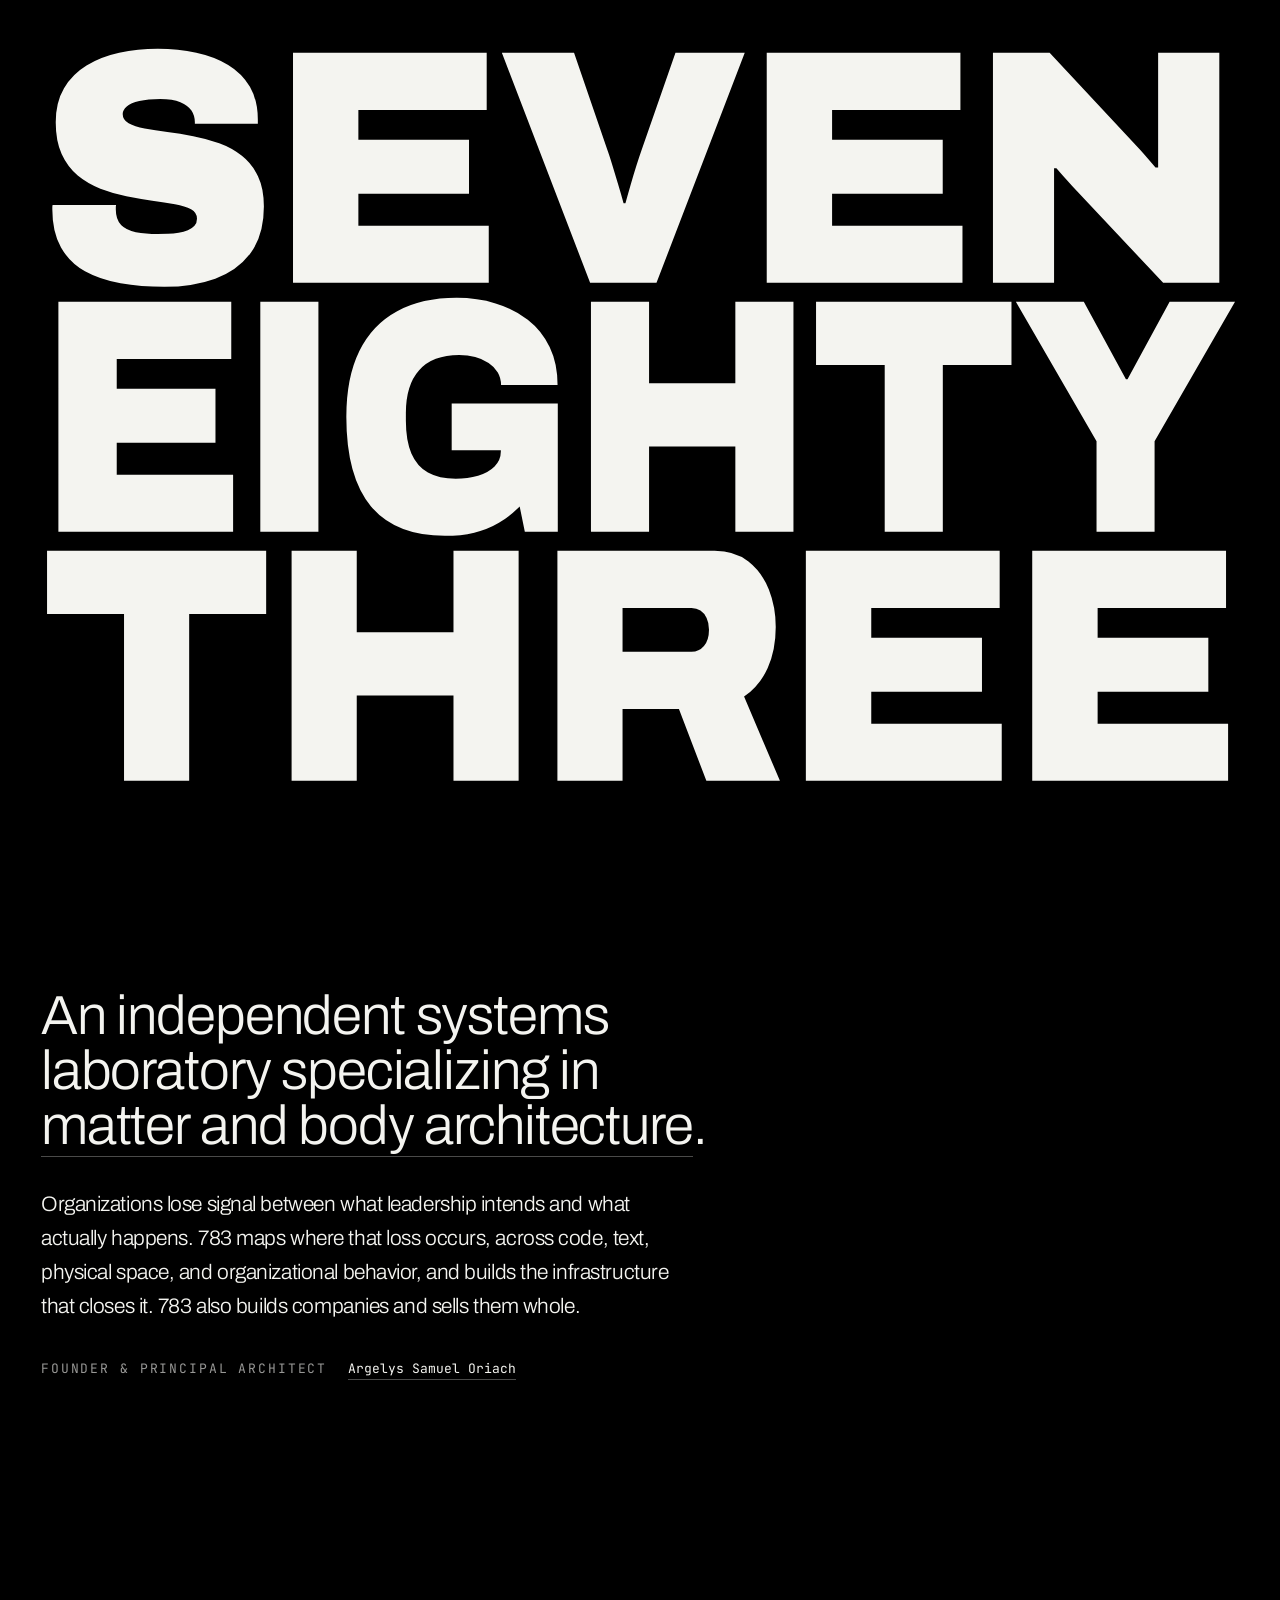
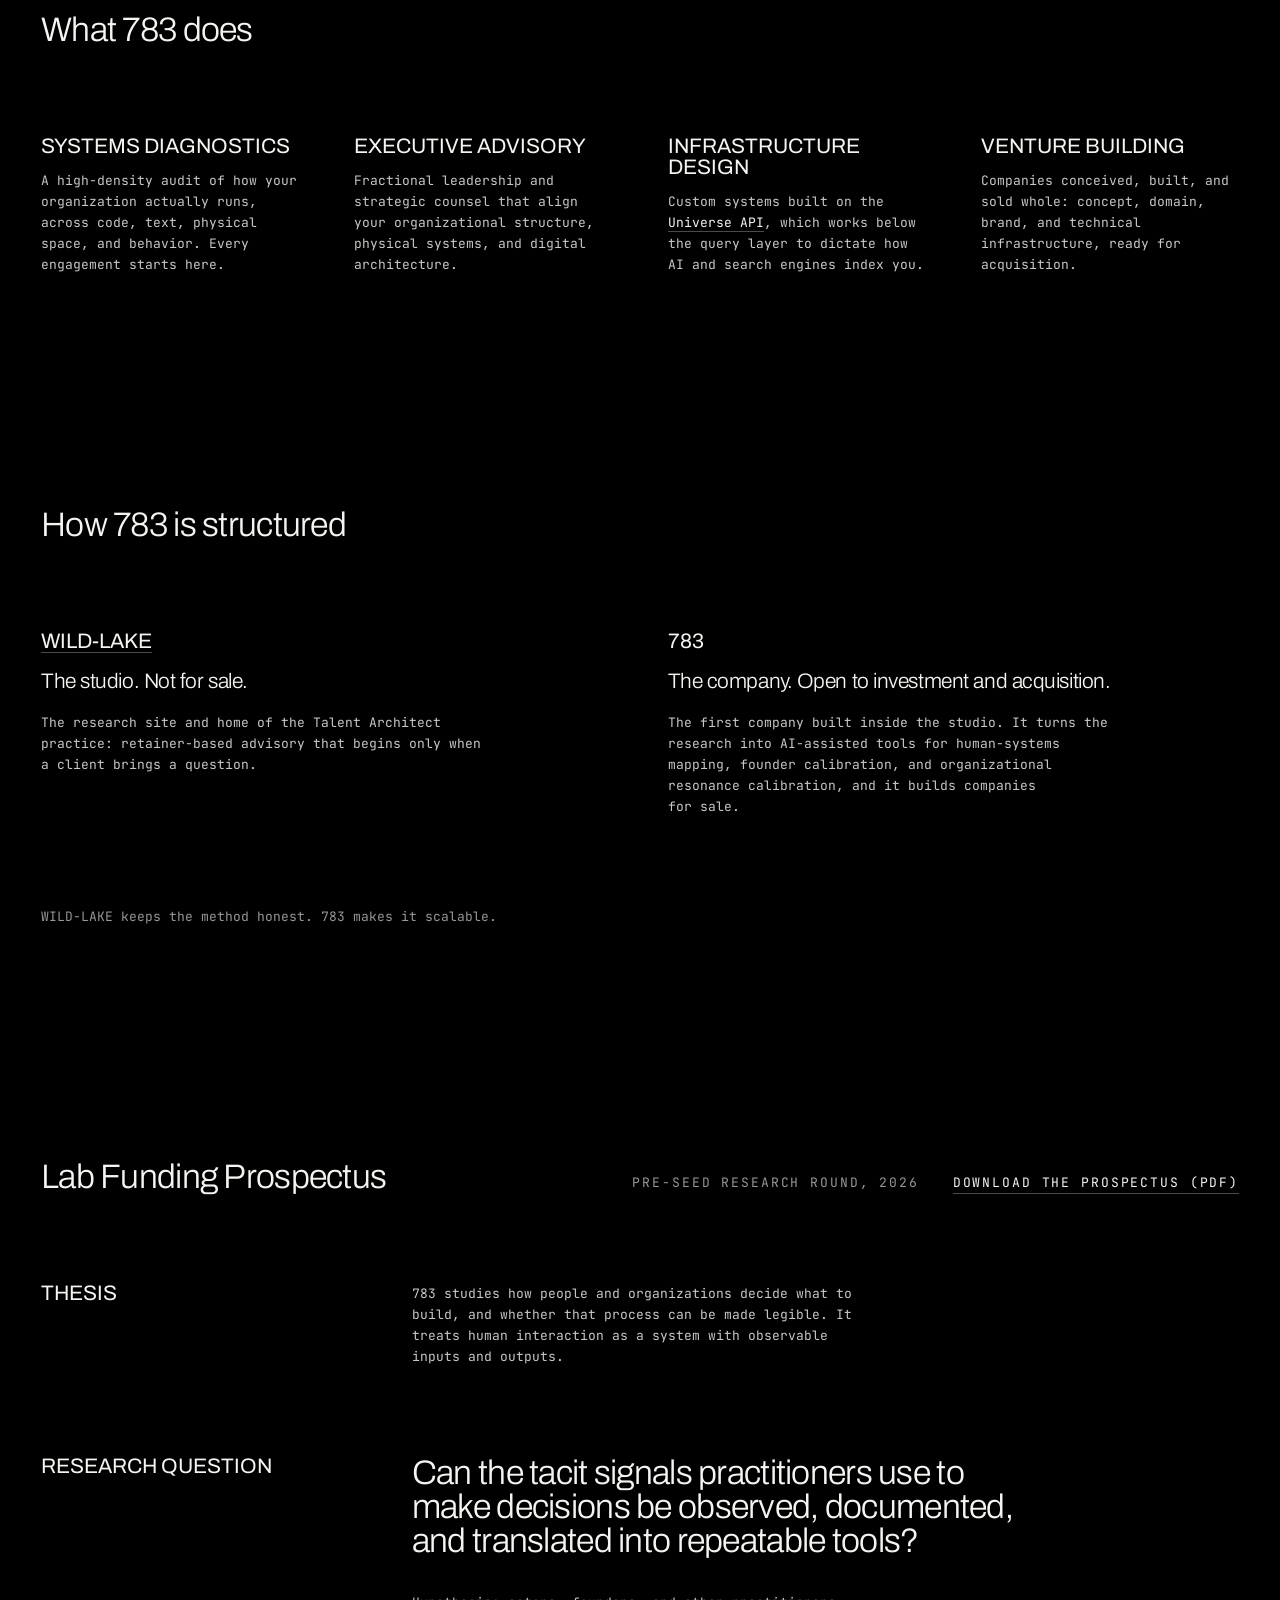
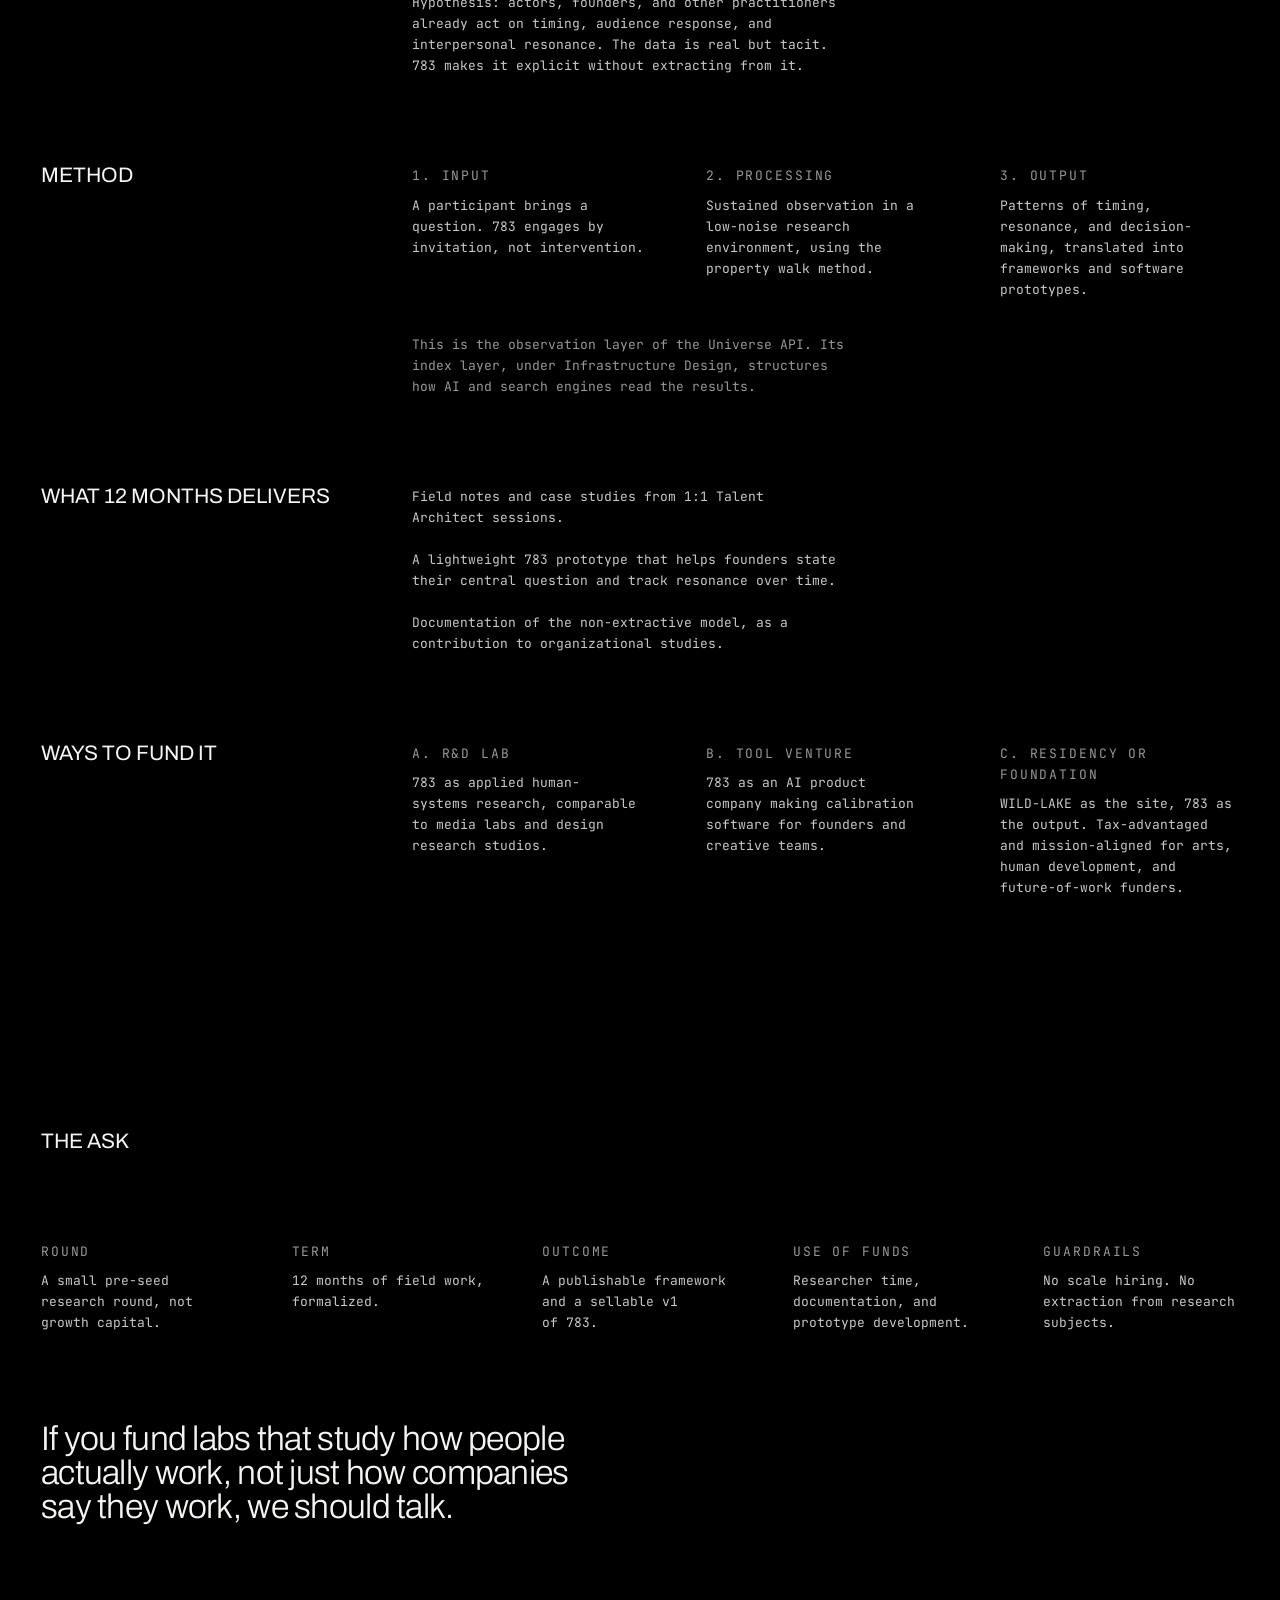
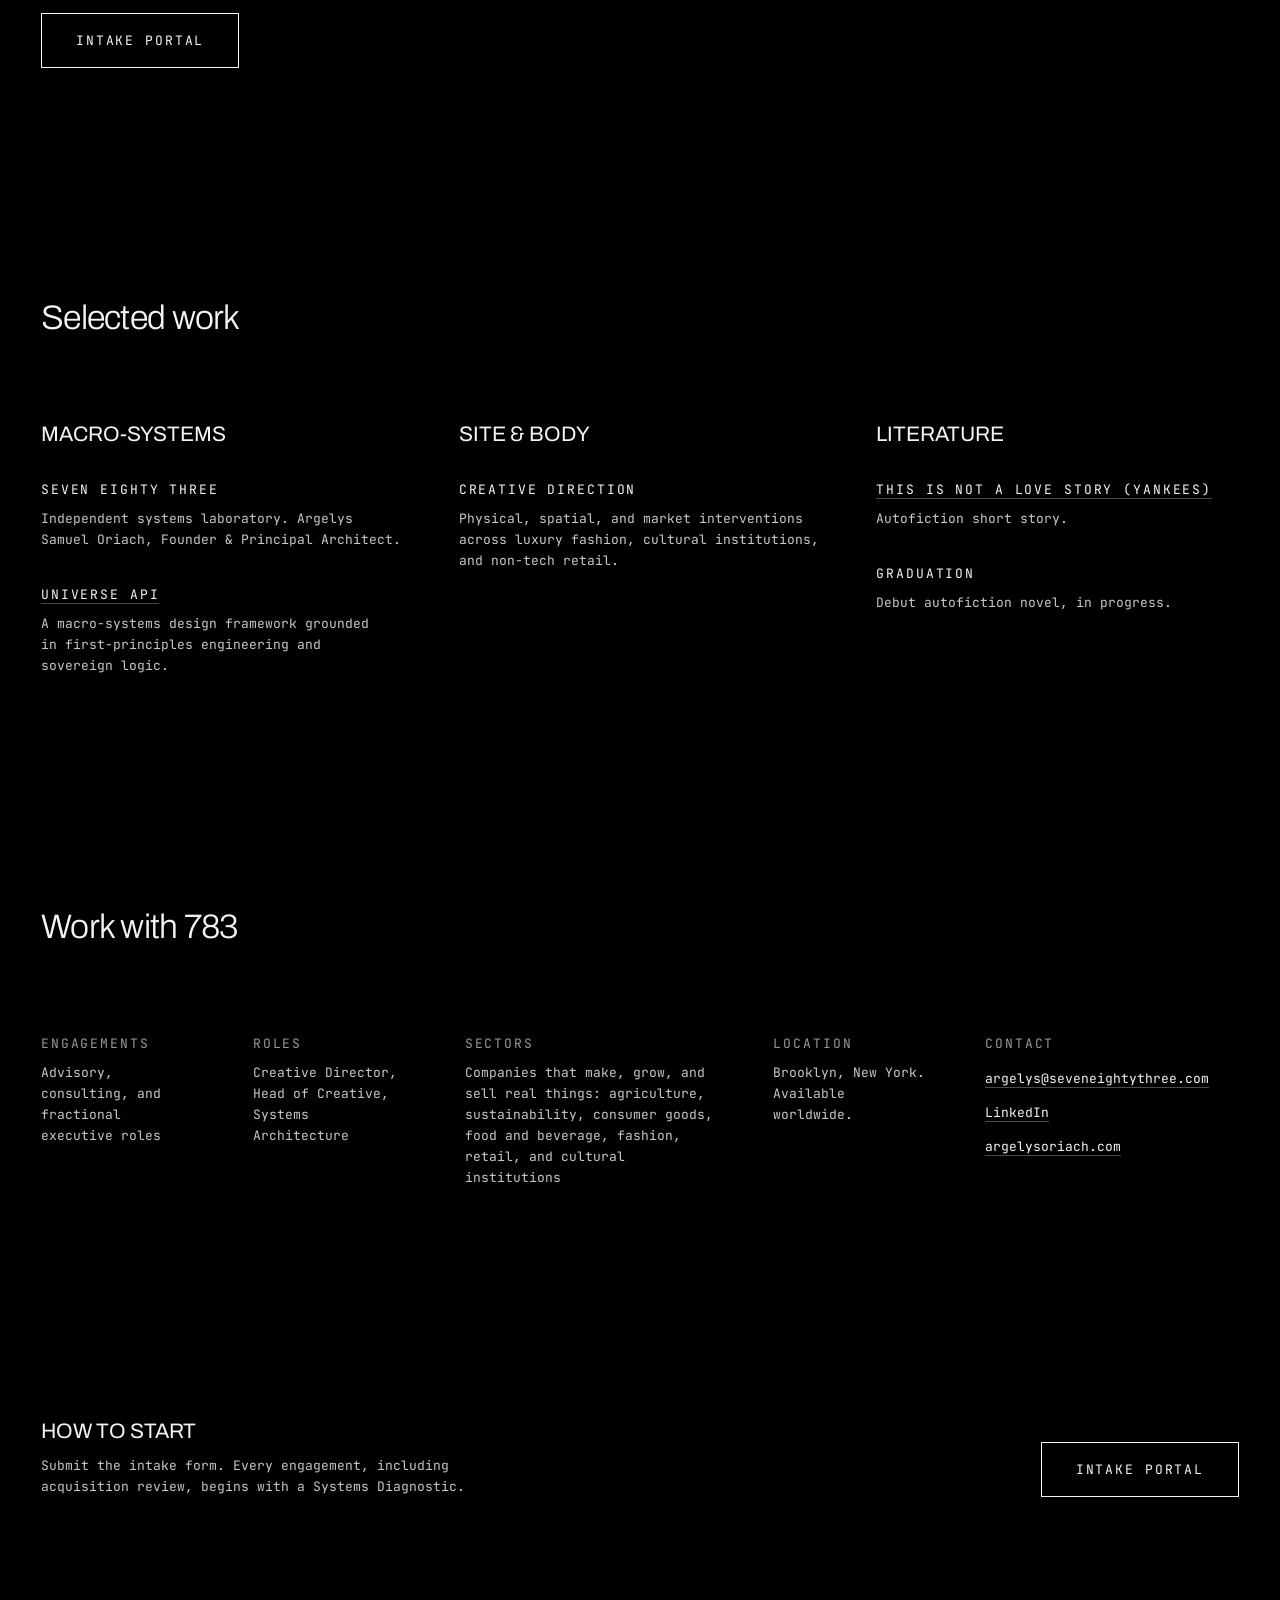
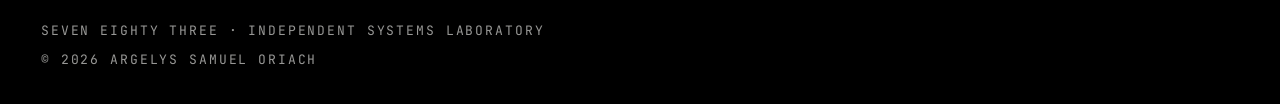
==== commit 0f413a3a: "Replace site project with uploaded standalone HTML" ====
--- a/seven-eighty-three-website 6/index.html
+++ b/seven-eighty-three-website 6/index.html
@@ -22,7 +22,467 @@
   <meta property="twitter:description" content="Seven Eighty Three (783) is an independent systems laboratory specializing in matter and body architecture. It conceives companies, builds them, and packages them for sale. Founder and Principal Architect: Argelys Samuel Oriach.">
   <meta property="twitter:image" content="https://argelysoriach.com/og-image.jpg">
 
-  <link rel="stylesheet" href="site.css?v=f8f1c703b174">
+  <style>
+/* house fonts, self-hosted: Archivo variable (wght 100-900, wdth 62-125) and JetBrains Mono */
+@font-face {
+  font-family: 'Archivo';
+  src: url([data-uri]) format('woff2');
+  font-style: normal;
+  font-weight: 100 900;
+  font-stretch: 62% 125%;
+  font-display: block;
+}
+
+@font-face {
+  font-family: 'JetBrains Mono';
+  src: url([data-uri]) format('woff2');
+  font-style: normal;
+  font-weight: 100 800;
+  font-display: block;
+}
+
+/* Seven Eighty Three. One system: every size, step and gap below is a Fibonacci number.
+   Tokens live here and nowhere else. The monolith keeps its own rules, untouched. */
+
+:root {
+  /* palette */
+  --void: #000000;
+  --ink: #F4F4F0;
+  --ink-2: rgba(244, 244, 240, 0.82);   /* running text */
+  --ink-3: rgba(244, 244, 240, 0.62);   /* labels, notes */
+  --line: rgba(244, 244, 240, 0.3);    /* underlines */
+
+  /* type: two families, two weights, one width */
+  --sans: Archivo, system-ui, sans-serif;
+  --mono: 'JetBrains Mono', ui-monospace, monospace;
+  --light: 300;
+  --regular: 400;
+  --t-13: 13px;
+  --t-21: 21px;
+  --t-34: 34px;
+  --t-55: 55px;
+  --lh-solid: 1;          /* display and titles */
+  --lh-text: 1.618;       /* phi: 13/21 and 21/34 */
+  --track-display: -0.021em;
+  --track-caps: 0.144em;
+
+  /* space */
+  --s-8: 8px;
+  --s-13: 13px;
+  --s-21: 21px;
+  --s-34: 34px;
+  --s-55: 55px;
+  --s-89: 89px;
+  --s-144: 144px;
+  --s-233: 233px;
+
+  /* the monolith's own side margin, so every column aligns with the slab */
+  --gutter: clamp(20px, 3.2vw, 56px);
+
+  /* roles: each climbs one Fibonacci step per breakpoint */
+  --display: var(--t-34);
+  --quote: var(--t-21);
+  --block: var(--s-34);
+  --section: var(--s-89);
+}
+
+@media (min-width: 768px) {
+  :root {
+    --display: var(--t-55);
+    --quote: var(--t-34);
+    --block: var(--s-55);
+    --section: var(--s-144);
+  }
+}
+
+@media (min-width: 1200px) {
+  :root {
+    --block: var(--s-89);
+    --section: var(--s-233);
+  }
+}
+
+*, *::before, *::after {
+  box-sizing: border-box;
+}
+
+html, body {
+  margin: 0;
+  padding: 0;
+  background: var(--void);
+}
+
+body {
+  min-height: 100dvh;
+  display: flex;
+  flex-direction: column;
+  color: var(--ink);
+  font-family: var(--mono);
+  font-size: var(--t-13);
+  line-height: var(--lh-text);
+  -webkit-font-smoothing: antialiased;
+  text-rendering: optimizeLegibility;
+}
+
+h2, h3, h4, p, ol, ul, dl, dd {
+  margin: 0;
+}
+
+h2, h3, h4 {
+  font: inherit;
+}
+
+ol, ul {
+  padding: 0;
+  list-style: none;
+}
+
+a {
+  color: var(--ink);
+  text-decoration: none;
+  border-bottom: 1px solid var(--line);
+  transition: border-color 0.2s, color 0.2s;
+}
+
+a:hover {
+  color: var(--ink-3);
+  border-bottom-color: var(--ink);
+}
+
+a:focus-visible {
+  outline: 1px solid var(--ink);
+  outline-offset: 4px;
+}
+
+::selection {
+  background: var(--ink);
+  color: var(--void);
+}
+
+/* ---------- the monolith (unchanged) ---------- */
+
+.cap {
+  width: 100%;
+  margin: 0 auto;
+  padding: clamp(20px, 4vh, 48px) clamp(20px, 3.2vw, 56px) 0;
+}
+
+.mark { 
+  display: flex; 
+  flex-direction: column; 
+  max-width: 100%; 
+  margin: 0 auto; 
+}
+
+.mark svg { 
+  display: block; 
+  width: 100%; 
+  height: auto; 
+  overflow: visible; 
+}
+
+.mark text {
+  font-family: Archivo, system-ui, sans-serif;
+  font-weight: 900;
+  font-stretch: 125%;
+  font-variation-settings: 'wdth' 125, 'wght' 900;
+  fill: #F4F4F0;
+}
+
+/* the first screen is the monolith alone */
+.cap {
+  min-height: 100vh;
+  min-height: 100svh;
+}
+
+/* ---------- four type styles ---------- */
+
+/* display: Archivo light, set solid */
+.lab-statement,
+.section-header,
+.p-quote,
+.p-close {
+  font-family: var(--sans);
+  font-weight: var(--light);
+  line-height: var(--lh-solid);
+  letter-spacing: var(--track-display);
+  color: var(--ink);
+  text-wrap: balance;
+}
+
+.lab-statement { font-size: var(--display); max-width: 13em; }
+.section-header { font-size: var(--t-34); }
+.p-quote,
+.p-close { font-size: var(--quote); max-width: 21em; }
+
+/* lead: Archivo light, 21 on 34 */
+.lab-venture,
+.duo-lead {
+  max-width: 34em;
+  font-family: var(--sans);
+  font-weight: var(--light);
+  font-size: var(--t-21);
+  letter-spacing: var(--track-display);
+  color: var(--ink);
+  text-wrap: balance;
+}
+
+/* title: Archivo caps, 21 */
+.svc-title,
+.pillar-title,
+.p-title {
+  font-family: var(--sans);
+  font-weight: var(--regular);
+  font-size: var(--t-21);
+  line-height: var(--lh-solid);
+  text-transform: uppercase;
+  color: var(--ink);
+}
+
+/* label: mono caps, 13 */
+.meta-label,
+.pillar-name,
+.p-meta,
+dt,
+.cta,
+.terminal {
+  font-family: var(--mono);
+  font-weight: var(--regular);
+  font-size: var(--t-13);
+  line-height: var(--lh-text);
+  letter-spacing: var(--track-caps);
+  text-transform: uppercase;
+  color: var(--ink-3);
+}
+
+.pillar-name { color: var(--ink); }
+
+/* text: mono 13 on 21, inherited from body */
+:where(.services p, .p-body, .duo-item p, .pillar-item p, dd, .intake-copy p) {
+  color: var(--ink-2);
+  text-wrap: pretty;
+}
+
+:where(.services p, .p-body p, .p-list, .duo-item p, .intake-copy p) {
+  max-width: 34em;
+}
+
+.p-note,
+.duo-note { color: var(--ink-3); }
+
+/* ---------- frame ---------- */
+
+.container {
+  width: 100%;
+  max-width: 1597px;
+  margin: 0 auto;
+  padding: var(--block) var(--gutter);
+  display: flex;
+  flex-direction: column;
+  gap: var(--section);
+}
+
+.section-header { margin-bottom: var(--block); }
+
+.footer {
+  margin-top: auto;
+  padding: var(--s-34) var(--gutter);
+}
+
+.terminal {
+  display: flex;
+  flex-direction: column;
+  gap: var(--s-8);
+}
+
+.visually-hidden {
+  position: absolute;
+  width: 1px;
+  height: 1px;
+  margin: -1px;
+  padding: 0;
+  overflow: hidden;
+  clip: rect(0 0 0 0);
+  white-space: nowrap;
+  border: 0;
+}
+
+/* ---------- about ---------- */
+
+.lab-is {
+  display: flex;
+  flex-direction: column;
+  gap: var(--s-34);
+}
+
+.lab-principal {
+  display: flex;
+  flex-wrap: wrap;
+  align-items: baseline;
+  gap: var(--s-8) var(--s-21);
+}
+
+/* ---------- grids ---------- */
+
+.services,
+.duo,
+.pillars-grid {
+  display: grid;
+  grid-template-columns: 1fr;
+  gap: var(--block) var(--s-55);
+}
+
+.p-cells,
+.p-terms,
+.facts {
+  display: grid;
+  grid-template-columns: 1fr;
+  gap: var(--s-34) var(--s-55);
+}
+
+@media (min-width: 768px) {
+  .services,
+  .duo,
+  .p-terms,
+  .facts { grid-template-columns: repeat(2, 1fr); }
+  .pillars-grid,
+  .p-cells--3 { grid-template-columns: repeat(3, 1fr); }
+}
+
+@media (min-width: 1200px) {
+  .services { grid-template-columns: repeat(4, 1fr); }
+  .p-terms { grid-template-columns: repeat(5, 1fr); }
+  .facts { grid-template-columns: 1fr 1fr 1.618fr 1fr 1.618fr; }
+}
+
+.services li,
+.duo-item,
+.pillar {
+  display: flex;
+  flex-direction: column;
+  gap: var(--s-13);
+}
+
+.pillar { gap: var(--s-34); }
+
+.p-cell,
+.p-terms div,
+.facts div,
+.pillar-item {
+  display: flex;
+  flex-direction: column;
+  gap: var(--s-8);
+}
+
+.duo-note { margin-top: var(--block); }
+
+.facts dd a {
+  line-height: var(--s-34);
+  overflow-wrap: anywhere;
+}
+
+/* ---------- the prospectus ---------- */
+
+.prospectus {
+  display: flex;
+  flex-direction: column;
+  scroll-margin-top: var(--s-21);
+}
+
+.p-head {
+  display: flex;
+  flex-wrap: wrap;
+  justify-content: space-between;
+  align-items: flex-end;
+  gap: var(--s-13) var(--s-55);
+}
+
+.p-head .section-header { margin-bottom: 0; }
+
+.p-meta {
+  display: flex;
+  flex-wrap: wrap;
+  align-items: baseline;
+  gap: var(--s-8) var(--s-34);
+}
+
+.p-sec {
+  display: grid;
+  grid-template-columns: 1fr;
+  gap: var(--s-21) var(--s-55);
+  padding-top: var(--block);
+}
+
+@media (min-width: 1200px) {
+  /* title and body in phi squared */
+  .p-sec { grid-template-columns: minmax(0, 1fr) minmax(0, 2.618fr); }
+}
+
+.p-body {
+  min-width: 0;
+  display: flex;
+  flex-direction: column;
+  gap: var(--s-34);
+}
+
+.p-list {
+  display: flex;
+  flex-direction: column;
+  gap: var(--s-21);
+}
+
+.p-ask {
+  display: flex;
+  flex-direction: column;
+  gap: var(--block);
+  padding-top: var(--section);
+}
+
+/* ---------- work with 783 ---------- */
+
+.intake {
+  display: flex;
+  flex-wrap: wrap;
+  align-items: flex-end;
+  justify-content: space-between;
+  gap: var(--s-34) var(--s-55);
+  margin-top: var(--section);
+}
+
+.intake-copy {
+  display: flex;
+  flex-direction: column;
+  gap: var(--s-13);
+}
+
+.cta-row {
+  display: flex;
+  flex-wrap: wrap;
+  gap: var(--s-13) var(--s-21);
+}
+
+.cta {
+  display: inline-flex;
+  align-items: center;
+  justify-content: center;
+  min-height: var(--s-55);
+  padding: 0 var(--s-34);
+  border: 1px solid var(--ink);
+  color: var(--ink);
+  transition: background-color 0.4s ease, color 0.4s ease;
+}
+
+.cta:hover,
+.cta:focus-visible {
+  background: var(--ink);
+  color: var(--void);
+  border-color: var(--ink);
+}
+
+@media (prefers-reduced-motion: reduce) {
+  .cta { transition: none; }
+}
+  </style>
   
   <!-- Schema.org JSON-LD -->
   <script type="application/ld+json">
